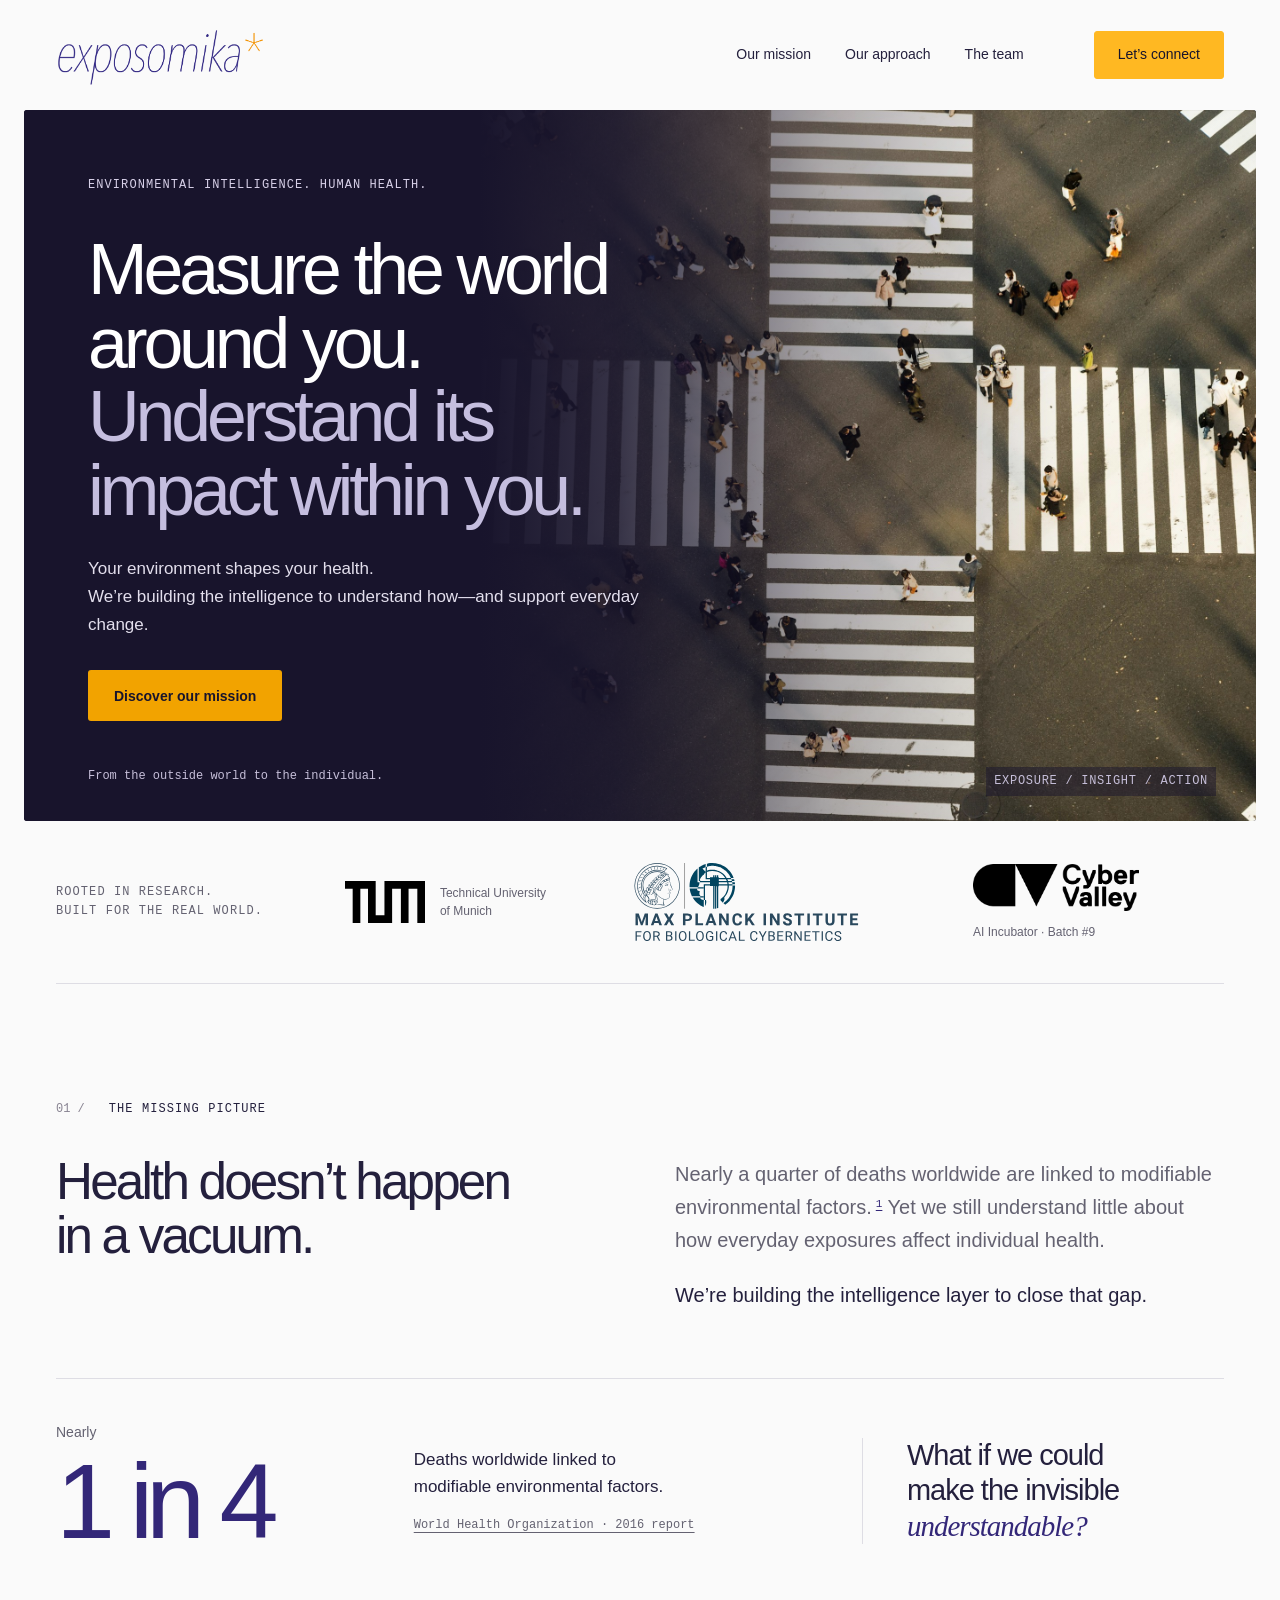
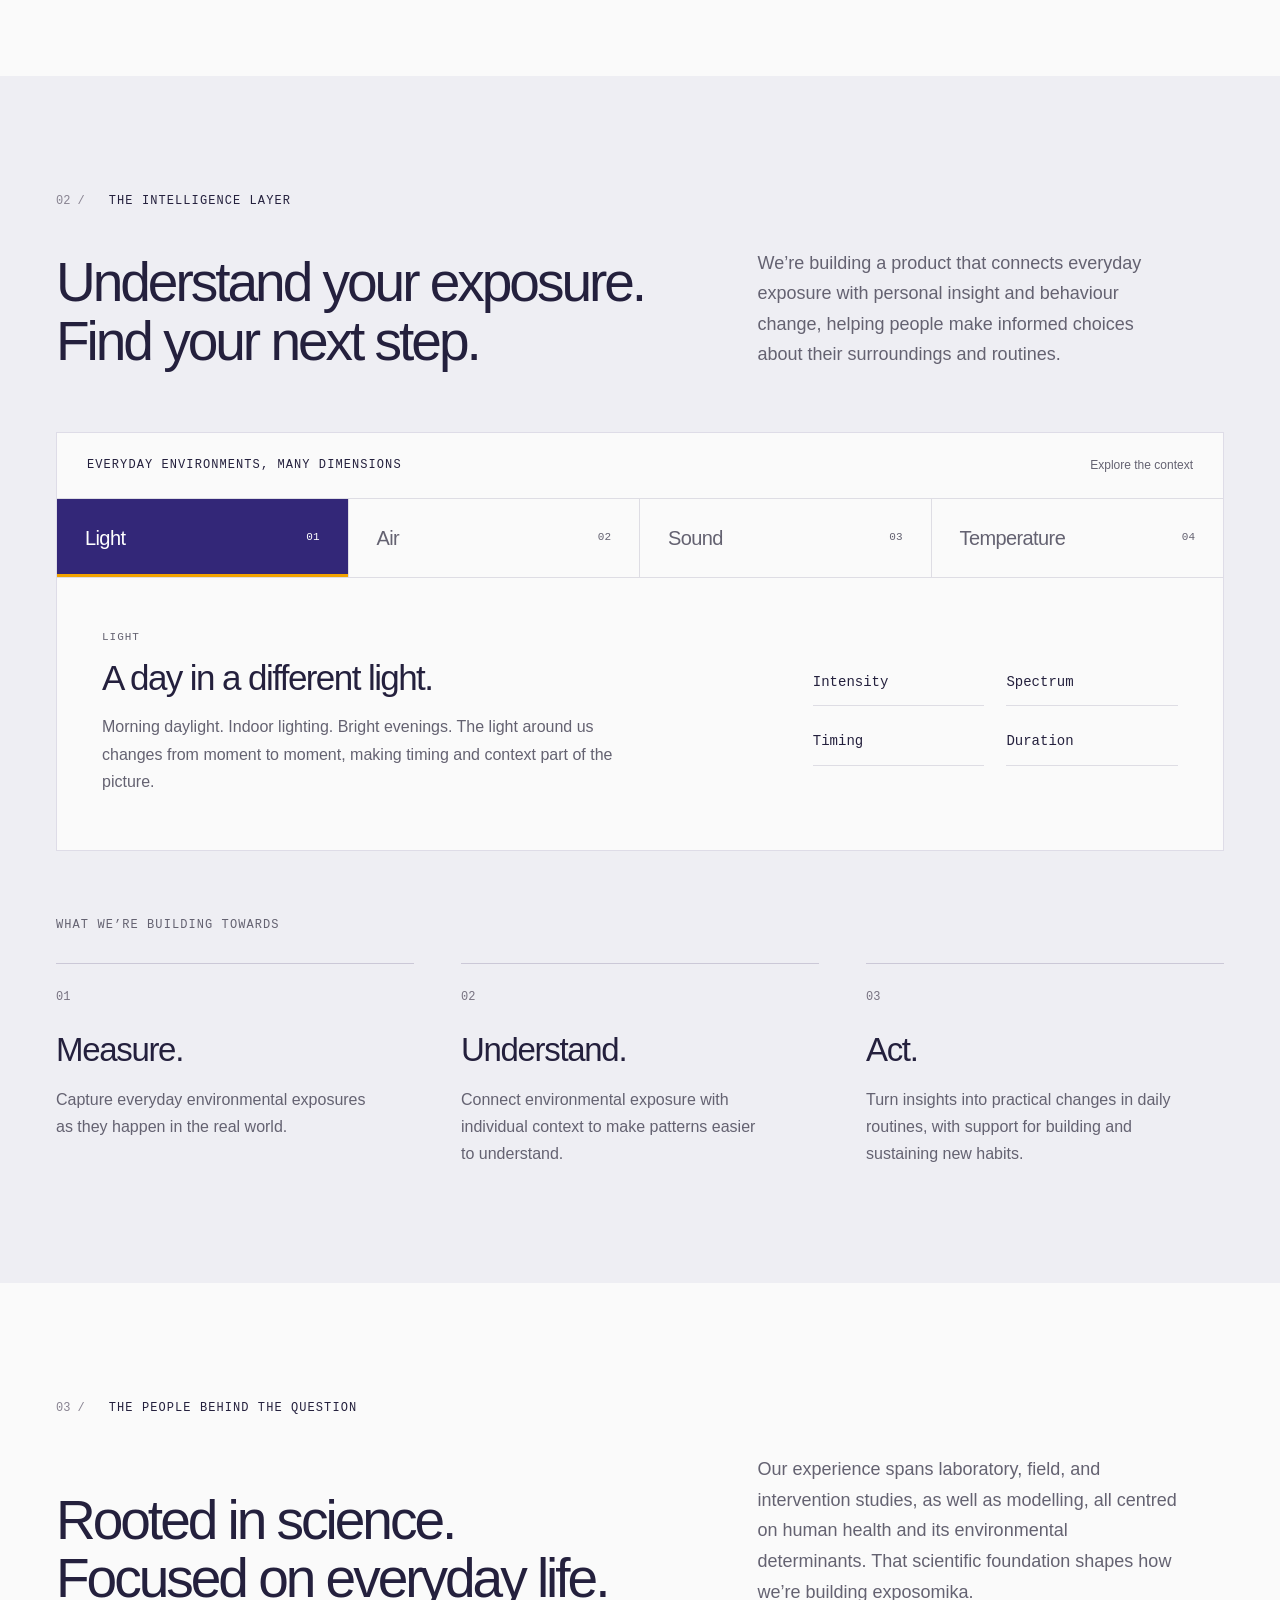
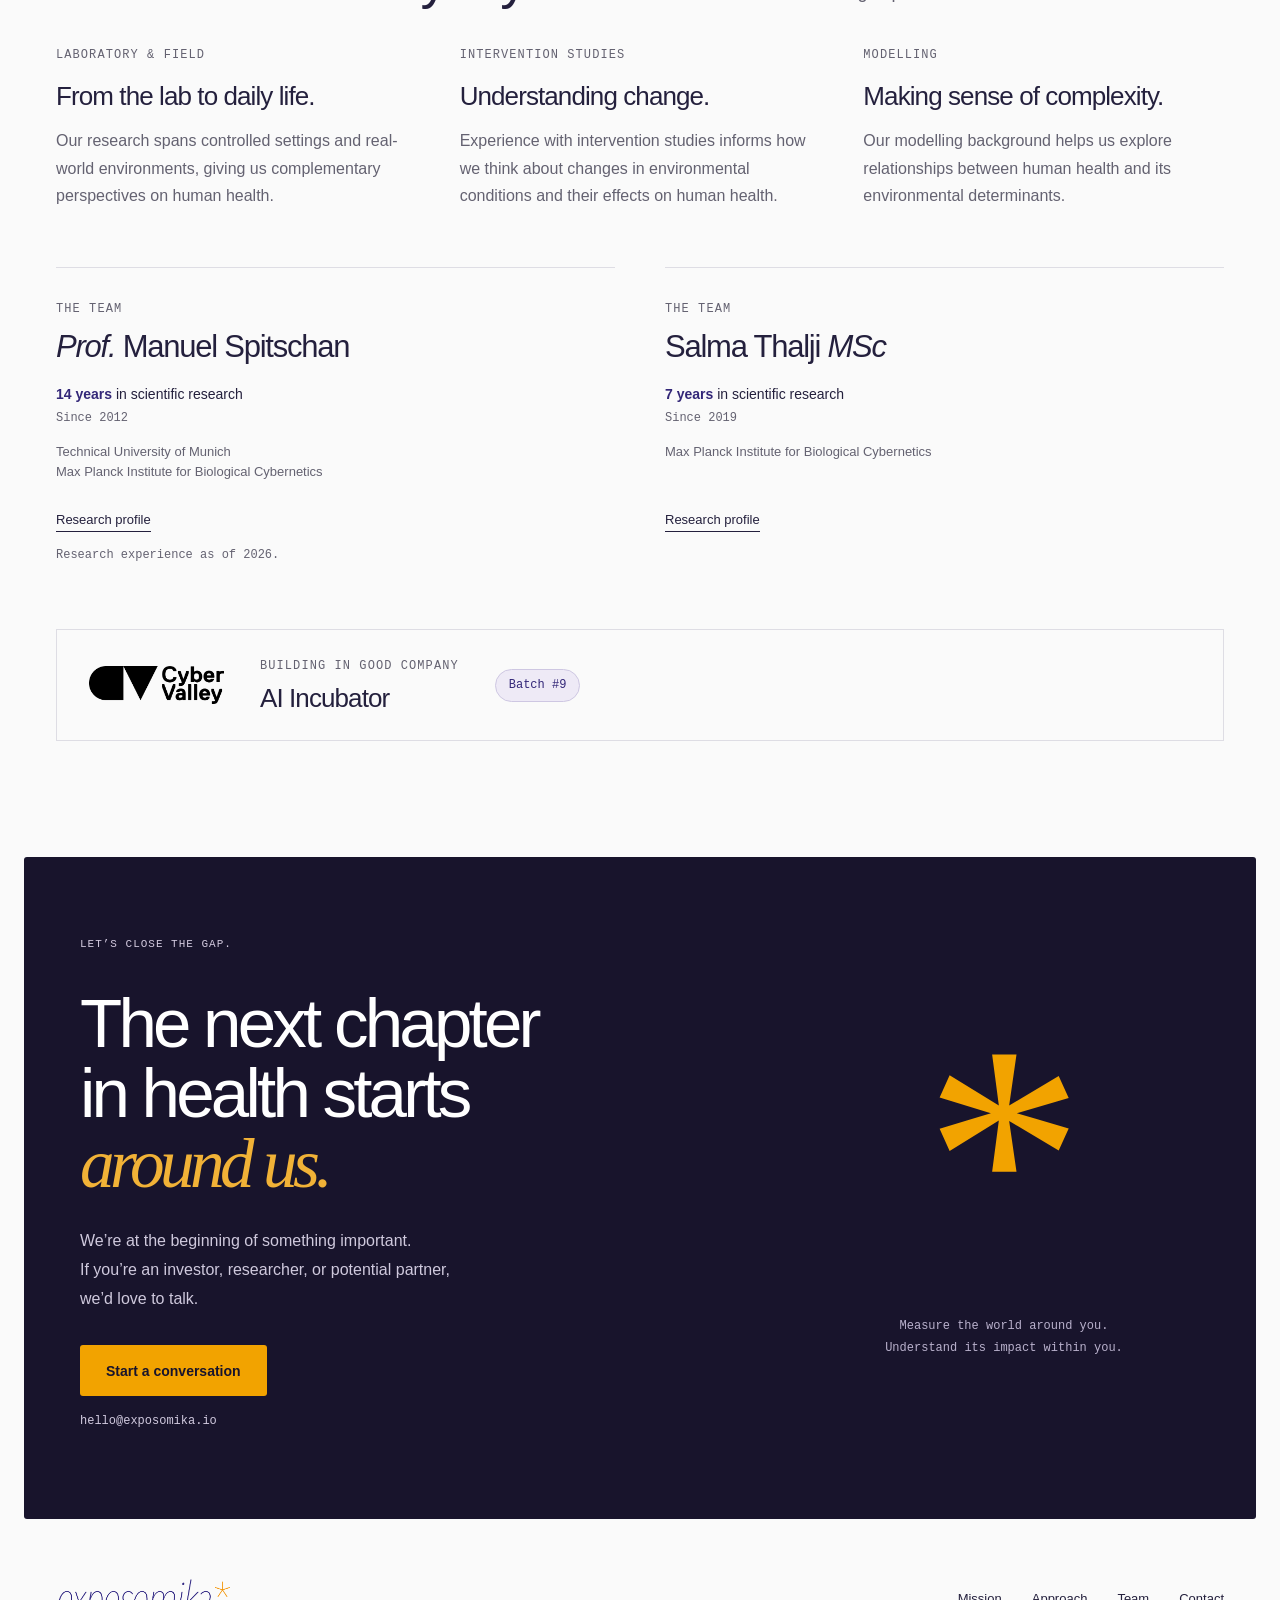
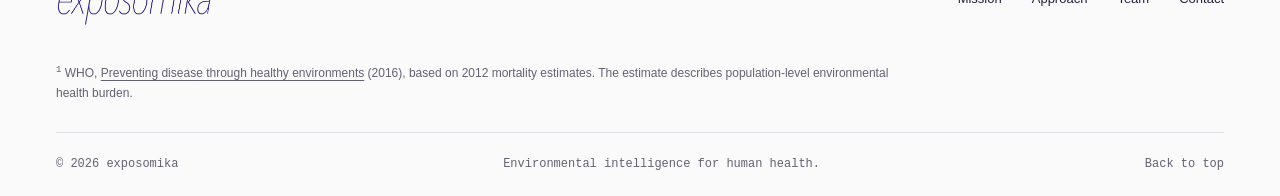
==== docs/index.html @ 045110a4 "Make behaviour change part of the product journey" ====
<html lang="en"><head>
<script src="index_files/libs/clipboard/clipboard.min.js"></script>
<script src="index_files/libs/quarto-html/tabby.min.js"></script>
<script src="index_files/libs/quarto-html/popper.min.js"></script>
<script src="index_files/libs/quarto-html/tippy.umd.min.js"></script>
<link href="index_files/libs/quarto-html/tippy.css" rel="stylesheet">
<link href="index_files/libs/quarto-html/light-border.css" rel="stylesheet">
<link href="index_files/libs/quarto-html/quarto-html-5276476b5bdb9cfe1f92c505466e0bf3.min.css" rel="stylesheet" append-hash="true" data-mode="light">
<link href="index_files/libs/quarto-html/quarto-syntax-highlighting-d4d76bf8491c20bad77d141916dc28e1.css" rel="stylesheet" id="quarto-text-highlighting-styles"><meta charset="utf-8">
  <meta name="viewport" content="width=device-width, initial-scale=1">
  <meta name="color-scheme" content="light">
  <title>exposomika* — Environmental intelligence for human health</title>
  <meta name="description" content="exposomika is building the intelligence layer connecting everyday environmental exposures to individual health. Measure the world around you. Understand its impact within you.">
  <meta name="theme-color" content="#211b42">
  <link rel="canonical" href="https://exposomika.io/">
  <meta property="og:type" content="website">
  <meta property="og:title" content="exposomika* — Environmental intelligence for human health">
  <meta property="og:description" content="Measure the world around you. Understand its impact within you. We're building the intelligence layer to close the gap between environment and health.">
  <meta property="og:url" content="https://exposomika.io/">
  <meta name="twitter:card" content="summary">
  <link rel="icon" href="assets/favicon.svg" type="image/svg+xml">
  <link rel="stylesheet" href="styles.css">
</head>
<body>
<a class="skip-link" href="#main">Skip to content</a>
<header class="site-header">
  <a class="brand" href="#" aria-label="exposomika home"><img src="assets/logo.png" alt="exposomika*" width="1374" height="389"></a>
  <nav class="navigation" aria-label="Main navigation">
    <a href="#mission">Our mission</a>
    <a href="#approach">Our approach</a>
    <a href="#team">The team</a>
  </nav>
  <a class="header-contact" href="#connect">Let’s connect</a>
</header>

<main id="main">
  <section class="hero" aria-labelledby="hero-title">
    <div class="hero-image" aria-hidden="true"></div>
    <div class="hero-content">
      <p class="eyebrow hero-eyebrow">Environmental intelligence. Human health.</p>
      <h1 id="hero-title">Measure the world<br class="desktop-break"> around you.<br><span>Understand its<br class="desktop-break"> impact within you.</span></h1>
      <p class="hero-intro">Your environment shapes your health.<br>We’re building the intelligence to understand how—and support everyday change.</p>
      <a class="button button-amber" href="#mission">Discover our mission</a>
    </div>
    <div class="hero-bottom"><span>From the outside world to the individual.</span><span class="hero-coordinate">EXPOSURE / INSIGHT / ACTION</span></div>
  </section>

  <div class="affiliation-bar container">
    <p class="eyebrow">Rooted in research.<br>Built for the real world.</p>
    <a class="affiliation" href="https://www.tum.de/en/" target="_blank" rel="noopener noreferrer"><img class="institution-logo tum-logo" src="assets/tum-logo.svg" alt="Technical University of Munich" width="73" height="38"><span>Technical University<br>of Munich</span></a>
    <a class="affiliation mpi" href="https://www.kyb.tuebingen.mpg.de/en" target="_blank" rel="noopener noreferrer"><img class="institution-logo mpi-logo" src="assets/mpi-logo.svg" alt="Max Planck Institute for Biological Cybernetics" width="1000" height="341"></a>
    <a class="affiliation cyber" href="https://cyber-valley.de/en/events/cyber-valley-ai-incubator-batch-9-demo-day" target="_blank" rel="noopener noreferrer"><img class="institution-logo cyber-logo" src="assets/cyber-valley-logo.png" alt="Cyber Valley" width="1000" height="282"><span>AI Incubator · Batch #9</span></a>
  </div>

  <section class="mission section container" id="mission" aria-labelledby="mission-title">
    <div class="section-kicker"><span class="section-number">01 /</span><p class="eyebrow">The missing picture</p></div>
    <div class="mission-grid">
      <h2 id="mission-title">Health doesn’t happen<br>in a vacuum.</h2>
      <div class="mission-copy"><p>Nearly a quarter of deaths worldwide are linked to modifiable environmental factors.<sup><a href="#source-note" aria-label="Source: World Health Organization, 2016">1</a></sup> Yet we still understand little about how everyday exposures affect individual health.</p><p class="statement">We’re building the intelligence layer to close that gap.</p></div>
    </div>
    <div class="evidence-strip">
      <div class="statistic"><span class="statistic-prefix">Nearly</span><span class="statistic-value">1 in 4</span></div>
      <div class="evidence-copy"><p>Deaths worldwide linked to<br>modifiable environmental factors.</p><a class="source-link" href="https://www.who.int/news/item/15-03-2016-an-estimated-12-6-million-deaths-each-year-are-attributable-to-unhealthy-environments" target="_blank" rel="noopener noreferrer">World Health Organization · 2016 report</a></div>
      <p class="evidence-question">What if we could<br>make the invisible<br><em>understandable?</em></p>
    </div>
  </section>

  <section class="approach section" id="approach" aria-labelledby="approach-title">
    <div class="container">
      <div class="section-kicker"><span class="section-number">02 /</span><p class="eyebrow">The intelligence layer</p></div>
      <div class="section-heading"><h2 id="approach-title">Understand your exposure.<br>Find your next step.</h2><p>We’re building a product that connects everyday exposure with personal insight and behaviour change, helping people make informed choices about their surroundings and routines.</p></div>

      <div class="exposure-explorer">
        <div class="exposure-explorer-top"><p class="eyebrow">Everyday environments, many dimensions</p><span class="small-note">Explore the context</span></div>
        <div class="exposure-tabs" aria-label="Environmental exposures">
          <button type="button" id="tab-light" data-panel="panel-light">Light<span aria-hidden="true">01</span></button>
          <button type="button" id="tab-air" data-panel="panel-air">Air<span aria-hidden="true">02</span></button>
          <button type="button" id="tab-sound" data-panel="panel-sound">Sound<span aria-hidden="true">03</span></button>
          <button type="button" id="tab-temperature" data-panel="panel-temperature">Temperature<span aria-hidden="true">04</span></button>
        </div>
        <div class="exposure-panels">
          <div class="exposure-panel" id="panel-light"><div><p class="eyebrow">Light</p><h3>A day in a different light.</h3><p>Morning daylight. Indoor lighting. Bright evenings. The light around us changes from moment to moment, making timing and context part of the picture.</p></div><div class="exposure-dimensions"><span>Intensity</span><span>Spectrum</span><span>Timing</span><span>Duration</span></div></div>
          <div class="exposure-panel" id="panel-air"><div><p class="eyebrow">Air</p><h3>Every breath has a context.</h3><p>A commute, a workspace, a home. The air we encounter varies with where we are and what we do. A single location cannot tell the whole story.</p></div><div class="exposure-dimensions"><span>Particles</span><span>Pollutants</span><span>Place</span><span>Duration</span></div></div>
          <div class="exposure-panel" id="panel-sound"><div><p class="eyebrow">Sound</p><h3>The soundtrack of everyday life.</h3><p>Traffic outside. Conversation nearby. Quiet at night. Understanding sound exposure means looking beyond volume to its pattern across the day.</p></div><div class="exposure-dimensions"><span>Level</span><span>Frequency</span><span>Timing</span><span>Duration</span></div></div>
          <div class="exposure-panel" id="panel-temperature"><div><p class="eyebrow">Temperature</p><h3>A changing thermal world.</h3><p>From outdoor heat to indoor climates, temperature is a changing part of our surroundings. Context helps make sense of the conditions each person experiences.</p></div><div class="exposure-dimensions"><span>Temperature</span><span>Humidity</span><span>Place</span><span>Duration</span></div></div>
        </div>
      </div>

      <p class="eyebrow process-label">What we’re building towards</p>
      <div class="process-grid">
        <article class="process-step"><span class="process-index">01</span><h3>Measure.</h3><p>Capture everyday environmental exposures as they happen in the real world.</p></article>
        <article class="process-step"><span class="process-index">02</span><h3>Understand.</h3><p>Connect environmental exposure with individual context to make patterns easier to understand.</p></article>
        <article class="process-step"><span class="process-index">03</span><h3>Act.</h3><p>Turn insights into practical changes in daily routines, with support for building and sustaining new habits.</p></article>
      </div>
    </div>
  </section>

  <section class="team section container" id="team" aria-labelledby="team-title">
    <div class="section-kicker"><span class="section-number">03 /</span><p class="eyebrow">The people behind the question</p></div>
    <div class="section-heading"><h2 id="team-title">Rooted in science.<br>Focused on everyday life.</h2><p>Our experience spans laboratory, field, and intervention studies, as well as modelling, all centred on human health and its environmental determinants. That scientific foundation shapes how we’re building exposomika.</p></div>
    <div class="expertise-grid" aria-label="Our scientific foundations">
      <article><p class="eyebrow">Laboratory &amp; field</p><h3>From the lab to daily life.</h3><p>Our research spans controlled settings and real-world environments, giving us complementary perspectives on human health.</p></article>
      <article><p class="eyebrow">Intervention studies</p><h3>Understanding change.</h3><p>Experience with intervention studies informs how we think about changes in environmental conditions and their effects on human health.</p></article>
      <article><p class="eyebrow">Modelling</p><h3>Making sense of complexity.</h3><p>Our modelling background helps us explore relationships between human health and its environmental determinants.</p></article>
    </div>
    <div class="team-grid">
      <article class="person"><div class="person-info"><p class="eyebrow">The team</p><h3><em>Prof.</em> Manuel Spitschan</h3><p class="person-experience"><strong>14 years</strong> in scientific research<span>Since 2012</span></p><p class="person-affiliation">Technical University of Munich<br>Max Planck Institute for Biological Cybernetics</p><a class="text-link" href="https://portal.fis.tum.de/en/persons/manuel-spitschan/" target="_blank" rel="noopener noreferrer">Research profile</a></div></article>
      <article class="person"><div class="person-info"><p class="eyebrow">The team</p><h3>Salma Thalji <em>MSc</em></h3><p class="person-experience"><strong>7 years</strong> in scientific research<span>Since 2019</span></p><p class="person-affiliation">Max Planck Institute for Biological Cybernetics</p><a class="text-link" href="https://www.kyb.tuebingen.mpg.de/649336/team" target="_blank" rel="noopener noreferrer">Research profile</a></div></article>
    </div>
    <p class="research-basis">Research experience as of 2026.</p>
    <a class="incubator-banner" href="https://cyber-valley.de/en/events/cyber-valley-ai-incubator-batch-9-demo-day" target="_blank" rel="noopener noreferrer"><img class="incubator-logo" src="assets/cyber-valley-logo.png" alt="Cyber Valley" width="1000" height="282" loading="lazy"><div><span class="eyebrow">Building in good company</span><h3>AI Incubator</h3></div><span class="batch-badge">Batch #9</span></a>
  </section>

  <section class="connect" id="connect" aria-labelledby="connect-title">
    <div class="container connect-inner"><div class="connect-copy"><p class="eyebrow">Let’s close the gap.</p><h2 id="connect-title">The next chapter<br>in health starts<br><em>around us.</em></h2><p>We’re at the beginning of something important.<br>If you’re an investor, researcher, or potential partner,<br class="desktop-break"> we’d love to talk.</p><a class="button button-amber" href="mailto:hello@exposomika.io">Start a conversation</a><a class="contact-email" href="mailto:hello@exposomika.io">hello@exposomika.io</a></div><div class="connect-aside"><span class="brand-asterisk" aria-hidden="true">*</span><p>Measure the world around you.<br>Understand its impact within you.</p></div></div>
  </section>
</main>

<footer class="site-footer container">
  <div class="footer-top"><a class="brand" href="#" aria-label="exposomika home"><img src="assets/logo.png" alt="exposomika*" width="1374" height="389" loading="lazy"></a><nav aria-label="Footer navigation"><a href="#mission">Mission</a><a href="#approach">Approach</a><a href="#team">Team</a><a href="mailto:hello@exposomika.io">Contact</a></nav></div>
  <p id="source-note" class="source-note"><sup>1</sup> WHO, <a href="https://www.who.int/news/item/15-03-2016-an-estimated-12-6-million-deaths-each-year-are-attributable-to-unhealthy-environments" target="_blank" rel="noopener noreferrer">Preventing disease through healthy environments</a> (2016), based on 2012 mortality estimates. The estimate describes population-level environmental health burden.</p>
  <div class="footer-bottom"><span>© 2026 exposomika</span><span>Environmental intelligence for human health.</span><a href="#">Back to top</a></div>
</footer>
<script src="site.js" defer=""></script>


</body></html>
---- docs/index_files/libs/quarto-html/tippy.css ----
.tippy-box[data-animation=fade][data-state=hidden]{opacity:0}[data-tippy-root]{max-width:calc(100vw - 10px)}.tippy-box{position:relative;background-color:#333;color:#fff;border-radius:4px;font-size:14px;line-height:1.4;white-space:normal;outline:0;transition-property:transform,visibility,opacity}.tippy-box[data-placement^=top]>.tippy-arrow{bottom:0}.tippy-box[data-placement^=top]>.tippy-arrow:before{bottom:-7px;left:0;border-width:8px 8px 0;border-top-color:initial;transform-origin:center top}.tippy-box[data-placement^=bottom]>.tippy-arrow{top:0}.tippy-box[data-placement^=bottom]>.tippy-arrow:before{top:-7px;left:0;border-width:0 8px 8px;border-bottom-color:initial;transform-origin:center bottom}.tippy-box[data-placement^=left]>.tippy-arrow{right:0}.tippy-box[data-placement^=left]>.tippy-arrow:before{border-width:8px 0 8px 8px;border-left-color:initial;right:-7px;transform-origin:center left}.tippy-box[data-placement^=right]>.tippy-arrow{left:0}.tippy-box[data-placement^=right]>.tippy-arrow:before{left:-7px;border-width:8px 8px 8px 0;border-right-color:initial;transform-origin:center right}.tippy-box[data-inertia][data-state=visible]{transition-timing-function:cubic-bezier(.54,1.5,.38,1.11)}.tippy-arrow{width:16px;height:16px;color:#333}.tippy-arrow:before{content:"";position:absolute;border-color:transparent;border-style:solid}.tippy-content{position:relative;padding:5px 9px;z-index:1}
---- docs/index_files/libs/quarto-html/light-border.css ----
.tippy-box[data-theme~=light-border]{background-color:#fff;background-clip:padding-box;border:1px solid rgba(0,8,16,.15);color:#333;box-shadow:0 4px 14px -2px rgba(0,8,16,.08)}.tippy-box[data-theme~=light-border]>.tippy-backdrop{background-color:#fff}.tippy-box[data-theme~=light-border]>.tippy-arrow:after,.tippy-box[data-theme~=light-border]>.tippy-svg-arrow:after{content:"";position:absolute;z-index:-1}.tippy-box[data-theme~=light-border]>.tippy-arrow:after{border-color:transparent;border-style:solid}.tippy-box[data-theme~=light-border][data-placement^=top]>.tippy-arrow:before{border-top-color:#fff}.tippy-box[data-theme~=light-border][data-placement^=top]>.tippy-arrow:after{border-top-color:rgba(0,8,16,.2);border-width:7px 7px 0;top:17px;left:1px}.tippy-box[data-theme~=light-border][data-placement^=top]>.tippy-svg-arrow>svg{top:16px}.tippy-box[data-theme~=light-border][data-placement^=top]>.tippy-svg-arrow:after{top:17px}.tippy-box[data-theme~=light-border][data-placement^=bottom]>.tippy-arrow:before{border-bottom-color:#fff;bottom:16px}.tippy-box[data-theme~=light-border][data-placement^=bottom]>.tippy-arrow:after{border-bottom-color:rgba(0,8,16,.2);border-width:0 7px 7px;bottom:17px;left:1px}.tippy-box[data-theme~=light-border][data-placement^=bottom]>.tippy-svg-arrow>svg{bottom:16px}.tippy-box[data-theme~=light-border][data-placement^=bottom]>.tippy-svg-arrow:after{bottom:17px}.tippy-box[data-theme~=light-border][data-placement^=left]>.tippy-arrow:before{border-left-color:#fff}.tippy-box[data-theme~=light-border][data-placement^=left]>.tippy-arrow:after{border-left-color:rgba(0,8,16,.2);border-width:7px 0 7px 7px;left:17px;top:1px}.tippy-box[data-theme~=light-border][data-placement^=left]>.tippy-svg-arrow>svg{left:11px}.tippy-box[data-theme~=light-border][data-placement^=left]>.tippy-svg-arrow:after{left:12px}.tippy-box[data-theme~=light-border][data-placement^=right]>.tippy-arrow:before{border-right-color:#fff;right:16px}.tippy-box[data-theme~=light-border][data-placement^=right]>.tippy-arrow:after{border-width:7px 7px 7px 0;right:17px;top:1px;border-right-color:rgba(0,8,16,.2)}.tippy-box[data-theme~=light-border][data-placement^=right]>.tippy-svg-arrow>svg{right:11px}.tippy-box[data-theme~=light-border][data-placement^=right]>.tippy-svg-arrow:after{right:12px}.tippy-box[data-theme~=light-border]>.tippy-svg-arrow{fill:#fff}.tippy-box[data-theme~=light-border]>.tippy-svg-arrow:after{background-image:url([data-uri]);background-size:16px 6px;width:16px;height:6px}
---- docs/index_files/libs/quarto-html/quarto-html-5276476b5bdb9cfe1f92c505466e0bf3.min.css ----
.top-right{position:absolute;top:1em;right:1em}.visually-hidden{border:0;clip:rect(0 0 0 0);height:auto;margin:0;overflow:hidden;padding:0;position:absolute;width:1px;white-space:nowrap}.hidden{display:none !important}.zindex-bottom{z-index:-1 !important}figure.figure{display:block}.quarto-layout-panel{margin-bottom:1em}.quarto-layout-panel>figure{width:100%}.quarto-layout-panel>figure>figcaption,.quarto-layout-panel>.panel-caption{margin-top:10pt}.quarto-layout-panel>.table-caption{margin-top:0px}.table-caption p{margin-bottom:.5em}.quarto-layout-row{display:flex;flex-direction:row;align-items:flex-start}.quarto-layout-valign-top{align-items:flex-start}.quarto-layout-valign-bottom{align-items:flex-end}.quarto-layout-valign-center{align-items:center}.quarto-layout-cell{position:relative;margin-right:20px}.quarto-layout-cell:last-child{margin-right:0}.quarto-layout-cell figure,.quarto-layout-cell>p{margin:.2em}.quarto-layout-cell img{max-width:100%}.quarto-layout-cell .html-widget{width:100% !important}.quarto-layout-cell div figure p{margin:0}.quarto-layout-cell figure{display:block;margin-inline-start:0;margin-inline-end:0}.quarto-layout-cell table{display:inline-table}.quarto-layout-cell-subref figcaption,figure .quarto-layout-row figure figcaption{text-align:center;font-style:italic}.quarto-figure{position:relative;margin-bottom:1em}.quarto-figure>figure{width:100%;margin-bottom:0}.quarto-figure-left>figure>p,.quarto-figure-left>figure>div{text-align:left}.quarto-figure-center>figure>p,.quarto-figure-center>figure>div{text-align:center}.quarto-figure-right>figure>p,.quarto-figure-right>figure>div{text-align:right}.quarto-figure>figure>div.cell-annotation,.quarto-figure>figure>div code{text-align:left}figure>p:empty{display:none}figure>p:first-child{margin-top:0;margin-bottom:0}figure>figcaption.quarto-float-caption-bottom{margin-bottom:.5em}figure>figcaption.quarto-float-caption-top{margin-top:.5em}div[id^=tbl-]{position:relative}.quarto-figure>.anchorjs-link{position:absolute;top:.6em;right:.5em}div[id^=tbl-]>.anchorjs-link{position:absolute;top:.7em;right:.3em}.quarto-figure:hover>.anchorjs-link,div[id^=tbl-]:hover>.anchorjs-link,h2:hover>.anchorjs-link,h3:hover>.anchorjs-link,h4:hover>.anchorjs-link,h5:hover>.anchorjs-link,h6:hover>.anchorjs-link,.reveal-anchorjs-link>.anchorjs-link{opacity:1}#title-block-header{margin-block-end:1rem;position:relative;margin-top:-1px}#title-block-header .abstract{margin-block-start:1rem}#title-block-header .abstract .abstract-title{font-weight:600}#title-block-header a{text-decoration:none}#title-block-header .author,#title-block-header .date,#title-block-header .doi{margin-block-end:.2rem}#title-block-header .quarto-title-block>div{display:flex}#title-block-header .quarto-title-block>div>h1{flex-grow:1}#title-block-header .quarto-title-block>div>button{flex-shrink:0;height:2.25rem;margin-top:0}tr.header>th>p:last-of-type{margin-bottom:0px}table,table.table{margin-top:.5rem;margin-bottom:.5rem}caption,.table-caption{padding-top:.5rem;padding-bottom:.5rem;text-align:center}figure.quarto-float-tbl figcaption.quarto-float-caption-top{margin-top:.5rem;margin-bottom:.25rem;text-align:center}figure.quarto-float-tbl figcaption.quarto-float-caption-bottom{padding-top:.25rem;margin-bottom:.5rem;text-align:center}.utterances{max-width:none;margin-left:-8px}iframe{margin-bottom:1em}details{margin-bottom:1em}details[show]{margin-bottom:0}details>summary{color:#6f6f6f}details>summary>p:only-child{display:inline}pre.sourceCode,code.sourceCode{position:relative}dd code:not(.sourceCode),p code:not(.sourceCode){white-space:pre-wrap}code{white-space:pre}@media print{code{white-space:pre-wrap}}pre>code{display:block}pre>code.sourceCode{white-space:pre}pre>code.sourceCode>span>a:first-child::before{text-decoration:none}pre.code-overflow-wrap>code.sourceCode{white-space:pre-wrap}pre.code-overflow-scroll>code.sourceCode{white-space:pre}code a:any-link{color:inherit;text-decoration:none}code a:hover{color:inherit;text-decoration:underline}ul.task-list{padding-left:1em}[data-tippy-root]{display:inline-block}.tippy-content .footnote-back{display:none}.footnote-back{margin-left:.2em}.tippy-content{overflow-x:auto}.quarto-embedded-source-code{display:none}.quarto-unresolved-ref{font-weight:600}.quarto-cover-image{max-width:35%;float:right;margin-left:30px}.cell-output-display .widget-subarea{margin-bottom:1em}.cell-output-display:not(.no-overflow-x),.knitsql-table:not(.no-overflow-x){overflow-x:auto}.panel-input{margin-bottom:1em}.panel-input>div,.panel-input>div>div{display:inline-block;vertical-align:top;padding-right:12px}.panel-input>p:last-child{margin-bottom:0}.layout-sidebar{margin-bottom:1em}.layout-sidebar .tab-content{border:none}.tab-content>.page-columns.active{display:grid}div.sourceCode>iframe{width:100%;height:300px;margin-bottom:-0.5em}a{text-underline-offset:3px}.callout pre.sourceCode{padding-left:0}div.ansi-escaped-output{font-family:monospace;display:block}/*!
*
* ansi colors from IPython notebook's
*
* we also add `bright-[color]-` synonyms for the `-[color]-intense` classes since
* that seems to be what ansi_up emits
*
*/.ansi-black-fg{color:#3e424d}.ansi-black-bg{background-color:#3e424d}.ansi-black-intense-black,.ansi-bright-black-fg{color:#282c36}.ansi-black-intense-black,.ansi-bright-black-bg{background-color:#282c36}.ansi-red-fg{color:#e75c58}.ansi-red-bg{background-color:#e75c58}.ansi-red-intense-red,.ansi-bright-red-fg{color:#b22b31}.ansi-red-intense-red,.ansi-bright-red-bg{background-color:#b22b31}.ansi-green-fg{color:#00a250}.ansi-green-bg{background-color:#00a250}.ansi-green-intense-green,.ansi-bright-green-fg{color:#007427}.ansi-green-intense-green,.ansi-bright-green-bg{background-color:#007427}.ansi-yellow-fg{color:#ddb62b}.ansi-yellow-bg{background-color:#ddb62b}.ansi-yellow-intense-yellow,.ansi-bright-yellow-fg{color:#b27d12}.ansi-yellow-intense-yellow,.ansi-bright-yellow-bg{background-color:#b27d12}.ansi-blue-fg{color:#208ffb}.ansi-blue-bg{background-color:#208ffb}.ansi-blue-intense-blue,.ansi-bright-blue-fg{color:#0065ca}.ansi-blue-intense-blue,.ansi-bright-blue-bg{background-color:#0065ca}.ansi-magenta-fg{color:#d160c4}.ansi-magenta-bg{background-color:#d160c4}.ansi-magenta-intense-magenta,.ansi-bright-magenta-fg{color:#a03196}.ansi-magenta-intense-magenta,.ansi-bright-magenta-bg{background-color:#a03196}.ansi-cyan-fg{color:#60c6c8}.ansi-cyan-bg{background-color:#60c6c8}.ansi-cyan-intense-cyan,.ansi-bright-cyan-fg{color:#258f8f}.ansi-cyan-intense-cyan,.ansi-bright-cyan-bg{background-color:#258f8f}.ansi-white-fg{color:#c5c1b4}.ansi-white-bg{background-color:#c5c1b4}.ansi-white-intense-white,.ansi-bright-white-fg{color:#a1a6b2}.ansi-white-intense-white,.ansi-bright-white-bg{background-color:#a1a6b2}.ansi-default-inverse-fg{color:#fff}.ansi-default-inverse-bg{background-color:#000}.ansi-bold{font-weight:bold}.ansi-underline{text-decoration:underline}:root{--quarto-body-bg: #fff;--quarto-body-color: #222;--quarto-text-muted: #6f6f6f;--quarto-border-color: #6f6f6f;--quarto-border-width: 1px;--quarto-border-radius: 4px}table.gt_table{color:var(--quarto-body-color);font-size:1em;width:100%;background-color:rgba(0,0,0,0);border-top-width:inherit;border-bottom-width:inherit;border-color:var(--quarto-border-color)}table.gt_table th.gt_column_spanner_outer{color:var(--quarto-body-color);background-color:rgba(0,0,0,0);border-top-width:inherit;border-bottom-width:inherit;border-color:var(--quarto-border-color)}table.gt_table th.gt_col_heading{color:var(--quarto-body-color);font-weight:bold;background-color:rgba(0,0,0,0)}table.gt_table thead.gt_col_headings{border-bottom:1px solid currentColor;border-top-width:inherit;border-top-color:var(--quarto-border-color)}table.gt_table thead.gt_col_headings:not(:first-child){border-top-width:1px;border-top-color:var(--quarto-border-color)}table.gt_table td.gt_row{border-bottom-width:1px;border-bottom-color:var(--quarto-border-color);border-top-width:0px}table.gt_table tbody.gt_table_body{border-top-width:1px;border-bottom-width:1px;border-bottom-color:var(--quarto-border-color);border-top-color:currentColor}div.columns{display:initial;gap:initial}div.column{display:inline-block;overflow-x:initial;vertical-align:top;width:50%}.code-annotation-tip-content{word-wrap:break-word}.code-annotation-container-hidden{display:none !important}dl.code-annotation-container-grid{display:grid;grid-template-columns:min-content auto}dl.code-annotation-container-grid dt{grid-column:1}dl.code-annotation-container-grid dd{grid-column:2}pre.sourceCode.code-annotation-code{padding-right:0}code.sourceCode .code-annotation-anchor{z-index:100;position:relative;float:right;background-color:rgba(0,0,0,0)}input[type=checkbox]{margin-right:.5ch}:root{--mermaid-bg-color: #fff;--mermaid-edge-color: #999;--mermaid-node-fg-color: #222;--mermaid-fg-color: #222;--mermaid-fg-color--lighter: #3c3c3c;--mermaid-fg-color--lightest: #555555;--mermaid-font-family: sans-serif;--mermaid-label-bg-color: #fff;--mermaid-label-fg-color: #468;--mermaid-node-bg-color: rgba(68, 102, 136, 0.1);--mermaid-node-fg-color: #222}@media print{:root{font-size:11pt}#quarto-sidebar,#TOC,.nav-page{display:none}.page-columns .content{grid-column-start:page-start}.fixed-top{position:relative}.panel-caption,.figure-caption,figcaption{color:#666}}.code-copy-button{position:absolute;top:0;right:0;border:0;margin-top:5px;margin-right:5px;background-color:rgba(0,0,0,0);z-index:3}.code-copy-button:focus{outline:none}.code-copy-button-tooltip{font-size:.75em}pre.sourceCode:hover>.code-copy-button>.bi::before{display:inline-block;height:1rem;width:1rem;content:"";vertical-align:-0.125em;background-image:url('data:image/svg+xml,<svg xmlns="http://www.w3.org/2000/svg" width="16" height="16" fill="rgb(111, 111, 111)" viewBox="0 0 16 16"><path d="M4 1.5H3a2 2 0 0 0-2 2V14a2 2 0 0 0 2 2h10a2 2 0 0 0 2-2V3.5a2 2 0 0 0-2-2h-1v1h1a1 1 0 0 1 1 1V14a1 1 0 0 1-1 1H3a1 1 0 0 1-1-1V3.5a1 1 0 0 1 1-1h1v-1z"/><path d="M9.5 1a.5.5 0 0 1 .5.5v1a.5.5 0 0 1-.5.5h-3a.5.5 0 0 1-.5-.5v-1a.5.5 0 0 1 .5-.5h3zm-3-1A1.5 1.5 0 0 0 5 1.5v1A1.5 1.5 0 0 0 6.5 4h3A1.5 1.5 0 0 0 11 2.5v-1A1.5 1.5 0 0 0 9.5 0h-3z"/></svg>');background-repeat:no-repeat;background-size:1rem 1rem}pre.sourceCode:hover>.code-copy-button-checked>.bi::before{background-image:url('data:image/svg+xml,<svg xmlns="http://www.w3.org/2000/svg" width="16" height="16" fill="rgb(111, 111, 111)" viewBox="0 0 16 16"><path d="M13.854 3.646a.5.5 0 0 1 0 .708l-7 7a.5.5 0 0 1-.708 0l-3.5-3.5a.5.5 0 1 1 .708-.708L6.5 10.293l6.646-6.647a.5.5 0 0 1 .708 0z"/></svg>')}pre.sourceCode:hover>.code-copy-button:hover>.bi::before{background-image:url('data:image/svg+xml,<svg xmlns="http://www.w3.org/2000/svg" width="16" height="16" fill="rgb(13, 110, 253)" viewBox="0 0 16 16"><path d="M4 1.5H3a2 2 0 0 0-2 2V14a2 2 0 0 0 2 2h10a2 2 0 0 0 2-2V3.5a2 2 0 0 0-2-2h-1v1h1a1 1 0 0 1 1 1V14a1 1 0 0 1-1 1H3a1 1 0 0 1-1-1V3.5a1 1 0 0 1 1-1h1v-1z"/><path d="M9.5 1a.5.5 0 0 1 .5.5v1a.5.5 0 0 1-.5.5h-3a.5.5 0 0 1-.5-.5v-1a.5.5 0 0 1 .5-.5h3zm-3-1A1.5 1.5 0 0 0 5 1.5v1A1.5 1.5 0 0 0 6.5 4h3A1.5 1.5 0 0 0 11 2.5v-1A1.5 1.5 0 0 0 9.5 0h-3z"/></svg>')}pre.sourceCode:hover>.code-copy-button-checked:hover>.bi::before{background-image:url('data:image/svg+xml,<svg xmlns="http://www.w3.org/2000/svg" width="16" height="16" fill="rgb(13, 110, 253)"  viewBox="0 0 16 16"><path d="M13.854 3.646a.5.5 0 0 1 0 .708l-7 7a.5.5 0 0 1-.708 0l-3.5-3.5a.5.5 0 1 1 .708-.708L6.5 10.293l6.646-6.647a.5.5 0 0 1 .708 0z"/></svg>')}.panel-tabset [role=tablist]{border-bottom:1px solid #dee2e6;list-style:none;margin:0;padding:0;width:100%}.panel-tabset [role=tablist] *{-webkit-box-sizing:border-box;box-sizing:border-box}@media(min-width: 30em){.panel-tabset [role=tablist] li{display:inline-block}}.panel-tabset [role=tab]{border:1px solid rgba(0,0,0,0);border-top-color:#dee2e6;display:block;padding:.5em 1em;text-decoration:none}@media(min-width: 30em){.panel-tabset [role=tab]{border-top-color:rgba(0,0,0,0);display:inline-block;margin-bottom:-1px}}.panel-tabset [role=tab][aria-selected=true]{background-color:#dee2e6}@media(min-width: 30em){.panel-tabset [role=tab][aria-selected=true]{background-color:rgba(0,0,0,0);border:1px solid #dee2e6;border-bottom-color:#fff}}@media(min-width: 30em){.panel-tabset [role=tab]:hover:not([aria-selected=true]){border:1px solid #dee2e6}}.img-fluid{max-width:100%;height:auto}:root{--quarto-scss-export-body-bg: #fff;--quarto-scss-export-body-color: #222;--quarto-scss-export-text-muted: #6f6f6f;--quarto-scss-export-border-color: #6f6f6f;--quarto-scss-export-table-border-color: #6f6f6f;--quarto-scss-export-btn-code-copy-color: #6f6f6f;--quarto-scss-export-btn-code-copy-color-active: #0d6efd;--quarto-scss-export-primary: #468;--quarto-scss-export-secondary: #999;--quarto-scss-export-mermaid-bg-color: #fff;--quarto-scss-export-mermaid-edge-color: #999;--quarto-scss-export-mermaid-node-fg-color: #222;--quarto-scss-export-mermaid-fg-color: #222;--quarto-scss-export-mermaid-fg-color--lighter: #3c3c3c;--quarto-scss-export-mermaid-fg-color--lightest: #555555;--quarto-scss-export-mermaid-label-bg-color: #fff;--quarto-scss-export-mermaid-label-fg-color: #468;--quarto-scss-export-mermaid-node-bg-color: rgba(68, 102, 136, 0.1);--quarto-scss-export-tabset-border-color: rgb(222, 226, 230)}
---- docs/index_files/libs/quarto-html/quarto-syntax-highlighting-d4d76bf8491c20bad77d141916dc28e1.css ----
/* quarto syntax highlight colors */
:root {
  --quarto-hl-ot-color: #003B4F;
  --quarto-hl-at-color: #657422;
  --quarto-hl-ss-color: #20794D;
  --quarto-hl-an-color: #5E5E5E;
  --quarto-hl-fu-color: #4758AB;
  --quarto-hl-st-color: #20794D;
  --quarto-hl-cf-color: #003B4F;
  --quarto-hl-op-color: #5E5E5E;
  --quarto-hl-er-color: #AD0000;
  --quarto-hl-bn-color: #AD0000;
  --quarto-hl-al-color: #AD0000;
  --quarto-hl-va-color: #111111;
  --quarto-hl-bu-color: inherit;
  --quarto-hl-ex-color: inherit;
  --quarto-hl-pp-color: #AD0000;
  --quarto-hl-in-color: #5E5E5E;
  --quarto-hl-vs-color: #20794D;
  --quarto-hl-wa-color: #5E5E5E;
  --quarto-hl-do-color: #5E5E5E;
  --quarto-hl-im-color: #00769E;
  --quarto-hl-ch-color: #20794D;
  --quarto-hl-dt-color: #AD0000;
  --quarto-hl-fl-color: #AD0000;
  --quarto-hl-co-color: #5E5E5E;
  --quarto-hl-cv-color: #5E5E5E;
  --quarto-hl-cn-color: #8f5902;
  --quarto-hl-sc-color: #5E5E5E;
  --quarto-hl-dv-color: #AD0000;
  --quarto-hl-kw-color: #003B4F;
}

/* other quarto variables */
:root {
  --quarto-font-monospace: SFMono-Regular, Menlo, Monaco, Consolas, "Liberation Mono", "Courier New", monospace;
}

pre > code.sourceCode > span {
  color: #003B4F;
}

code span {
  color: #003B4F;
}

code.sourceCode > span {
  color: #003B4F;
}

div.sourceCode,
div.sourceCode pre.sourceCode {
  color: #003B4F;
}

code span.ot {
  color: #003B4F;
  font-style: inherit;
}

code span.at {
  color: #657422;
  font-style: inherit;
}

code span.ss {
  color: #20794D;
  font-style: inherit;
}

code span.an {
  color: #5E5E5E;
  font-style: inherit;
}

code span.fu {
  color: #4758AB;
  font-style: inherit;
}

code span.st {
  color: #20794D;
  font-style: inherit;
}

code span.cf {
  color: #003B4F;
  font-weight: bold;
  font-style: inherit;
}

code span.op {
  color: #5E5E5E;
  font-style: inherit;
}

code span.er {
  color: #AD0000;
  font-style: inherit;
}

code span.bn {
  color: #AD0000;
  font-style: inherit;
}

code span.al {
  color: #AD0000;
  font-style: inherit;
}

code span.va {
  color: #111111;
  font-style: inherit;
}

code span.bu {
  font-style: inherit;
}

code span.ex {
  font-style: inherit;
}

code span.pp {
  color: #AD0000;
  font-style: inherit;
}

code span.in {
  color: #5E5E5E;
  font-style: inherit;
}

code span.vs {
  color: #20794D;
  font-style: inherit;
}

code span.wa {
  color: #5E5E5E;
  font-style: italic;
}

code span.do {
  color: #5E5E5E;
  font-style: italic;
}

code span.im {
  color: #00769E;
  font-style: inherit;
}

code span.ch {
  color: #20794D;
  font-style: inherit;
}

code span.dt {
  color: #AD0000;
  font-style: inherit;
}

code span.fl {
  color: #AD0000;
  font-style: inherit;
}

code span.co {
  color: #5E5E5E;
  font-style: inherit;
}

code span.cv {
  color: #5E5E5E;
  font-style: italic;
}

code span.cn {
  color: #8f5902;
  font-style: inherit;
}

code span.sc {
  color: #5E5E5E;
  font-style: inherit;
}

code span.dv {
  color: #AD0000;
  font-style: inherit;
}

code span.kw {
  color: #003B4F;
  font-weight: bold;
  font-style: inherit;
}

.prevent-inlining {
  content: "</";
}

/*# sourceMappingURL=c9c5d451c23b744f9cb2c98992a0aef2.css.map */
---- docs/styles.css ----
/* exposomika — authored styles; rendered reproducibly with Quarto. */
:root{--ink:#24203d;--indigo:#332778;--muted:#646271;--amber:#f2a300;--paper:#fafafa;--line:#dedde4;--night:#18142c;--font:Arial,Helvetica,sans-serif;--mono:"SFMono-Regular",Consolas,"Liberation Mono",monospace}
*{box-sizing:border-box}html{scroll-behavior:smooth;scroll-padding-top:110px}body{margin:0;background:var(--paper);color:var(--ink);font-family:var(--font);font-size:16px;line-height:1.6;-webkit-font-smoothing:antialiased}a{color:inherit;text-decoration:none}button{font:inherit}a,button{-webkit-tap-highlight-color:transparent}a:focus-visible,button:focus-visible{outline:3px solid #8d62df;outline-offset:6px}::selection{background:#f2a300;color:#18142c}img{display:block;max-width:100%}h1,h2,h3,p{margin:0}h1,h2,h3{font-weight:500;line-height:1.06;letter-spacing:-.055em}p{max-width:65ch}.container{width:min(1264px,calc(100% - 112px));margin-inline:auto}.section{padding-block:116px}.eyebrow{font-family:var(--mono);font-size:12px;line-height:1.6;letter-spacing:.09em;text-transform:uppercase}.skip-link{position:fixed;top:8px;left:8px;transform:translateY(-150%);z-index:100;background:white;padding:10px 20px}.skip-link:focus{transform:translateY(0)}
.site-header{display:flex;align-items:center;justify-content:space-between;gap:28px;height:110px;padding-inline:56px;max-width:1600px;margin:auto}.brand{width:207px;flex-shrink:0}.brand img{width:100%;height:auto}.navigation{display:flex;gap:34px;margin-left:auto;margin-right:42px}.navigation a,.header-contact{font-size:14px;line-height:1.4;font-weight:500}.navigation a{position:relative}.navigation a::after{content:"";position:absolute;bottom:-7px;left:0;width:100%;height:1px;background:var(--ink);transform:scaleX(0);transform-origin:left;transition:transform .2s}.navigation a:hover::after{transform:scaleX(1)}.header-contact{padding:13px 23px;border:1px solid #ffb822;border-radius:3px;background:#ffb822;color:var(--night);transition:background .2s,border-color .2s}.header-contact:hover{background:#ffc747;border-color:#ffc747}
.hero{position:relative;isolation:isolate;overflow:hidden;min-height:690px;margin:0 24px;background:var(--night);color:#fff;border-radius:3px}.hero-image{position:absolute;inset:0;z-index:-2;background-color:var(--night);background-position:right center;background-size:cover}.hero::after{position:absolute;content:"";inset:0;z-index:-1;background:linear-gradient(90deg,rgba(24,20,44,.98) 0%,rgba(24,20,44,.88) 30%,rgba(24,20,44,.2) 67%,rgba(24,20,44,.05) 100%)}.hero-content{position:relative;padding:66px 64px 100px;max-width:940px}.hero-eyebrow{color:#d7d0e8;margin-bottom:38px}.hero h1{font-size:clamp(52px,5.6vw,85px);line-height:1.025;letter-spacing:-.058em}.hero h1 span{color:#c5bedf}.hero-intro{font-size:17px;line-height:1.65;color:#e3dfed;margin-top:28px}.button{display:inline-flex;justify-content:center;align-items:center;min-height:51px;padding:12px 25px;border-radius:3px;border:1px solid transparent;font-size:14px;font-weight:600;transition:transform .2s,background .2s}.button:hover{transform:translateY(-2px)}.button-amber{background:var(--amber);color:var(--night)}.button-amber:hover{background:#ffb822}.hero .button{margin-top:31px}.hero-bottom{position:absolute;bottom:25px;left:64px;right:40px;display:flex;justify-content:space-between;gap:30px;font-family:var(--mono);font-size:12px;color:#c6bfd9}.hero-coordinate{letter-spacing:.06em;font-size:11px}
.affiliation-bar{display:grid;grid-template-columns:1.1fr 1fr 1.1fr 1fr;align-items:center;gap:38px;padding-block:42px;border-bottom:1px solid var(--line)}.affiliation-bar>.eyebrow{color:var(--muted);font-size:11px}.affiliation{display:flex;align-items:center;gap:15px;transition:opacity .2s}.affiliation:hover{opacity:.65}.affiliation strong{font-size:32px;line-height:1.05;font-weight:700;letter-spacing:-.065em}.affiliation span{font-size:12px;line-height:1.5;color:var(--muted)}.affiliation.mpi{display:block}.mpi strong{display:block;font-size:26px;font-weight:500;letter-spacing:-.055em}.mpi span{display:block;margin-top:5px}.affiliation.cyber{display:block}.cyber strong{font-size:24px;letter-spacing:-.045em}.cyber span{display:block;margin-top:5px}.section-kicker{display:flex;align-items:center;gap:24px;margin-bottom:36px}.section-number{font-family:var(--mono);font-size:12px;color:#888391}.mission-grid{display:grid;grid-template-columns:1fr 1fr;gap:70px}.mission h2{font-size:clamp(40px,4vw,62px)}.mission-copy{padding-top:3px;font-size:20px;line-height:1.65;color:var(--muted)}.mission-copy .statement{margin-top:22px;color:var(--ink);font-weight:500}
@media(min-width:1700px){.hero{max-width:1552px;margin-inline:auto}.hero-content{padding-left:80px}.hero-bottom{left:80px}}
@media(max-width:1000px){.container{width:calc(100% - 64px)}.site-header{padding-inline:32px;height:95px}.brand{width:180px}.navigation{gap:24px;margin-right:10px}.hero{margin-inline:16px;min-height:660px}.hero-content{padding:60px 40px 110px}.hero h1{font-size:64px}.hero-bottom{left:40px;right:32px}.affiliation-bar{gap:25px}.affiliation{display:block}.affiliation span{display:block;margin-top:6px}.affiliation strong{font-size:27px}.mission-grid{gap:40px}.section{padding-block:90px}.mission-copy{font-size:18px}}
@media(max-width:700px){html{scroll-padding-top:24px}.container{width:calc(100% - 44px)}.site-header{height:83px;padding-inline:22px;gap:12px}.brand{width:160px}.navigation{display:none}.header-contact{font-size:13px;padding:10px 14px}.hero{margin-inline:10px;min-height:710px}.hero-content{padding:40px 23px 220px}.hero-eyebrow{font-size:10px;letter-spacing:.05em;margin-bottom:28px}.hero h1{font-size:clamp(38px,9.5vw,63px);line-height:1.06;letter-spacing:-.055em}.hero-intro{font-size:16px;margin-top:25px}.hero::after{background:linear-gradient(180deg,rgba(24,20,44,.97) 0%,rgba(24,20,44,.85) 42%,rgba(24,20,44,.12) 84%,rgba(24,20,44,.5) 100%)}.hero-image{background-position:72% bottom;background-size:auto 78%;background-repeat:no-repeat}.hero .button{margin-top:24px}.hero-bottom{bottom:22px;left:23px;right:23px;font-size:10px}.hero-coordinate{display:none}.affiliation-bar{grid-template-columns:1fr 1fr;padding-block:30px;gap:29px 25px}.affiliation-bar>.eyebrow{font-size:10px}.affiliation strong{font-size:26px}.cyber strong{font-size:23px}.mpi strong{font-size:23px}.affiliation span{font-size:11px}.section{padding-block:68px}.section-kicker{gap:17px;margin-bottom:26px}.section-kicker .eyebrow{font-size:11px}.mission-grid{grid-template-columns:1fr;gap:27px}.mission h2{font-size:43px}.mission-copy{font-size:18px}.mission-copy .statement{margin-top:18px}}
@media(prefers-reduced-motion:reduce){html{scroll-behavior:auto}*,*::before,*::after{animation:none!important;transition:none!important}}

/* The research story */
.hero-image{background-image:url('assets/city-crossing.jpg')}
.hero-content{animation:arrive .85s cubic-bezier(.2,.7,.2,1) both}
@keyframes arrive{from{opacity:0;transform:translateY(12px)}to{opacity:1;transform:translateY(0)}}
sup{font-family:var(--mono);font-size:11px;vertical-align:super;margin-left:4px}sup a{color:var(--indigo);text-decoration:underline}
.evidence-strip{display:grid;grid-template-columns:.85fr 1.1fr 1fr;align-items:center;gap:50px;margin-top:66px;padding:42px 0 0;border-top:1px solid var(--line)}.statistic-prefix{display:block;font-size:14px;color:var(--muted);margin-bottom:0}.statistic-value{display:block;font-size:clamp(72px,8.3vw,120px);font-weight:400;line-height:1.1;letter-spacing:-.07em;color:var(--indigo)}.evidence-copy>p{font-size:17px;line-height:1.6}.source-link{display:inline-block;font-family:var(--mono);font-size:11px;color:var(--muted);line-height:1.6;margin-top:16px;text-decoration:underline;text-underline-offset:4px}.evidence-question{font-size:29px;line-height:1.22;letter-spacing:-.035em;border-left:1px solid var(--line);padding-left:44px}.evidence-question em{font-family:Georgia,serif;font-weight:400;color:var(--indigo)}
.approach{background:#eeeef3}.section-heading{display:grid;grid-template-columns:1.3fr 1fr;align-items:end;gap:95px}.section-heading h2{font-size:clamp(40px,4.3vw,64px)}.section-heading>p{font-size:18px;color:var(--muted);line-height:1.7;max-width:420px}.exposure-explorer{margin-top:62px;background:#fafafa;border:1px solid #dedce7}.exposure-explorer-top{display:flex;align-items:center;justify-content:space-between;gap:20px;padding:23px 30px;border-bottom:1px solid var(--line)}.exposure-explorer-top .eyebrow{font-size:11px}.small-note{color:var(--muted);font-size:12px}.exposure-tabs{display:none;grid-template-columns:repeat(4,1fr);border-bottom:1px solid var(--line)}.exposure-tabs.enhanced{display:grid}.exposure-tabs button{border:0;border-right:1px solid var(--line);background:transparent;padding:23px 28px;color:var(--muted);display:flex;align-items:center;justify-content:space-between;gap:12px;cursor:pointer;font-size:20px;letter-spacing:-.03em;position:relative;transition:background .2s,color .2s}.exposure-tabs button:last-child{border-right:0}.exposure-tabs button span{font-family:var(--mono);font-size:11px;letter-spacing:0}.exposure-tabs button:hover{background:#e5e2ef;color:var(--ink)}.exposure-tabs button[aria-selected=true]{background:var(--indigo);color:#fff}.exposure-tabs button[aria-selected=true]::after{content:"";position:absolute;bottom:0;left:0;right:0;height:3px;background:var(--amber)}.exposure-panel{display:grid;grid-template-columns:1.7fr 1fr;gap:90px;align-items:center;padding:45px 45px 49px;min-height:272px}.exposure-panel[hidden]{display:none}.exposure-panel+.exposure-panel{border-top:1px solid var(--line)}.exposure-panel .eyebrow{font-size:11px;color:var(--muted);margin-bottom:12px}.exposure-panel h3{font-size:35px;line-height:1.1;letter-spacing:-.045em;margin-bottom:16px}.exposure-panel p:not(.eyebrow){color:var(--muted);font-size:16px;line-height:1.7;max-width:550px}.exposure-dimensions{display:grid;grid-template-columns:1fr 1fr;gap:12px 22px}.exposure-dimensions span{font-family:var(--mono);font-size:12px;padding:12px 0;border-bottom:1px solid var(--line)}.process-label{margin-top:65px;margin-bottom:28px;color:var(--muted);font-size:11px}.process-grid{display:grid;grid-template-columns:repeat(3,1fr);gap:47px}.process-step{border-top:1px solid #cbc8d7;padding-top:24px}.process-index{font-family:var(--mono);font-size:12px;color:#777280;display:block;margin-bottom:25px}.process-step h3{font-size:33px;margin-bottom:18px;letter-spacing:-.04em}.process-step p{font-size:16px;color:var(--muted);line-height:1.7;max-width:310px}
/* People and invitation */
.team-grid{display:grid;grid-template-columns:1fr 1fr;gap:50px;margin-top:58px}.person{display:flex;gap:27px;align-items:flex-start;border-top:1px solid var(--line);padding-top:32px}.person-info .eyebrow{font-size:10px;color:var(--muted);margin-bottom:10px}.person h3{font-size:31px;line-height:1.18;letter-spacing:-.04em}.person-field{font-size:15px;margin-top:13px}.person-affiliation{font-size:13px;color:var(--muted);margin-top:15px;min-height:42px;line-height:1.6}.text-link{display:inline-block;font-size:13px;margin-top:24px;border-bottom:1px solid var(--ink);line-height:1.8}.text-link:hover{color:var(--indigo);border-color:var(--indigo)}.incubator-banner{display:flex;align-items:center;gap:36px;padding:27px 32px;border:1px solid var(--line);margin-top:64px;transition:background .2s,border-color .2s}.incubator-banner:hover{background:#f0edf6;border-color:#c3bbd6}.incubator-banner .eyebrow{font-size:10px;color:var(--muted)}.incubator-banner h3{font-size:26px;letter-spacing:-.035em;margin-top:9px}.batch-badge{border:1px solid #cec7e2;background:#eeeaf6;color:var(--indigo);padding:6px 13px;border-radius:30px;font-family:var(--mono);font-size:12px;white-space:nowrap}.incubator-link{font-size:13px;margin-left:auto;border-bottom:1px solid var(--ink);white-space:nowrap}.connect{margin:0 24px;background:var(--night);color:white;border-radius:3px;overflow:hidden}.connect-inner{display:flex;justify-content:space-between;gap:40px;padding-block:79px 87px}.connect .eyebrow{color:#d3cadf;margin-bottom:34px;font-size:11px}.connect h2{font-size:clamp(55px,5.4vw,80px);line-height:1.02;letter-spacing:-.055em}.connect h2 em{color:#f1b237;font-family:Georgia,serif;font-weight:400;letter-spacing:-.065em}.connect-copy>p:not(.eyebrow){color:#cfc9dd;font-size:16px;line-height:1.8;margin-top:28px}.connect .button{margin-top:32px}.contact-email{display:block;color:#d1cadf;margin-top:16px;font-family:var(--mono);font-size:12px}.contact-email:hover{text-decoration:underline;text-underline-offset:4px}.connect-aside{display:flex;flex-direction:column;justify-content:center;align-items:center;min-width:35%;padding-top:12px}.brand-asterisk{font-family:Georgia,serif;font-size:320px;font-weight:400;line-height:.85;color:var(--amber);height:240px}.connect-aside p{font-family:var(--mono);font-size:12px;line-height:1.9;color:#b9b1cc;margin-top:55px;text-align:center}.site-footer{padding-top:56px}.footer-top{display:flex;align-items:center;justify-content:space-between}.footer-top .brand{width:174px}.footer-top nav{display:flex;gap:30px;font-size:13px}.footer-top nav a:hover{text-decoration:underline;text-underline-offset:4px}.source-note{font-size:11px;color:var(--muted);max-width:850px;line-height:1.7;margin-top:38px}.source-note sup{font-size:9px;margin-left:0}.source-note a{text-decoration:underline;text-underline-offset:3px}.footer-bottom{display:flex;justify-content:space-between;gap:20px;align-items:center;border-top:1px solid var(--line);padding-block:22px;margin-top:29px;font-family:var(--mono);font-size:10px;color:var(--muted)}
@media(min-width:1700px){.connect{max-width:1552px;margin-inline:auto}}
@media(max-width:1000px){.evidence-strip{gap:28px}.evidence-question{font-size:25px;padding-left:27px}.section-heading{gap:40px;grid-template-columns:1.1fr 1fr}.section-heading>p{font-size:16px}.exposure-tabs button{padding:22px;font-size:18px}.exposure-panel{gap:36px;padding:36px;min-height:290px}.process-grid{gap:28px}.team-grid{gap:32px}.person{gap:20px}.person h3{font-size:27px}.incubator-banner{gap:23px;padding-inline:25px}.incubator-banner h3{font-size:24px}.connect{margin-inline:16px}.connect-inner{width:calc(100% - 80px)}.connect-aside{min-width:30%}.brand-asterisk{font-size:260px;height:200px}.connect-aside p{font-size:10px}}
@media(max-width:700px){.evidence-strip{grid-template-columns:1fr 1.4fr;gap:25px;margin-top:39px;padding-top:29px}.statistic-prefix{font-size:12px}.statistic-value{font-size:65px}.evidence-copy>p{font-size:14px}.source-link{font-size:10px;margin-top:12px}.evidence-question{display:none}.section-heading{grid-template-columns:1fr;gap:26px}.section-heading h2{font-size:41px}.section-heading>p{font-size:17px}.exposure-explorer{margin-top:35px}.exposure-explorer-top{padding:17px 20px}.exposure-explorer-top .eyebrow{font-size:9px;letter-spacing:.045em}.small-note{display:none}.exposure-tabs{grid-template-columns:repeat(2,1fr)}.exposure-tabs button{padding:17px 20px;font-size:18px;min-height:61px}.exposure-tabs button:nth-child(2){border-right:0}.exposure-tabs button:nth-child(-n+2){border-bottom:1px solid var(--line)}.exposure-panel{grid-template-columns:1fr;gap:27px;padding:29px 23px;min-height:378px}.exposure-panel h3{font-size:29px}.exposure-panel p:not(.eyebrow){font-size:15px}.exposure-panel .eyebrow{font-size:10px}.exposure-dimensions{gap:6px 20px}.exposure-dimensions span{font-size:11px;padding:9px 0}.process-label{margin-top:43px}.process-grid{grid-template-columns:1fr;gap:28px}.process-step{display:grid;grid-template-columns:35px 1fr;column-gap:13px;padding-top:21px}.process-index{grid-row:1/3;margin:5px 0 0}.process-step h3{font-size:29px;margin-bottom:12px}.process-step p{max-width:none;font-size:16px}.team-grid{grid-template-columns:1fr;gap:33px;margin-top:36px}.person{gap:23px;padding-top:26px}.person h3{font-size:29px}.person-info .eyebrow{font-size:10px}.person-affiliation{min-height:0;font-size:12px}.person-field{font-size:14px}.text-link{margin-top:18px}.incubator-banner{margin-top:43px;padding:23px;flex-wrap:wrap;gap:20px}.incubator-banner>div{flex-basis:100%}.incubator-banner h3{font-size:23px}.incubator-link{font-size:11px}.batch-badge{font-size:11px}.connect{margin-inline:10px}.connect-inner{width:calc(100% - 46px);padding-block:51px 55px;gap:0}.connect .eyebrow{margin-bottom:29px;font-size:10px}.connect h2{font-size:57px}.connect-copy>p:not(.eyebrow){font-size:15px;margin-top:27px}.connect-aside{display:none}.contact-email{font-size:12px}.site-footer{padding-top:37px}.footer-top{align-items:flex-start;gap:32px;flex-direction:column}.footer-top .brand{width:170px}.footer-top nav{gap:28px;font-size:13px}.source-note{margin-top:28px;font-size:10px}.footer-bottom{flex-wrap:wrap;font-size:10px;gap:14px;padding-block:21px}.footer-bottom>span:nth-child(2){order:3;flex-basis:100%}.footer-bottom>a{margin-left:auto}.desktop-break{display:none}}
@media(max-width:370px){.site-header{padding-inline:18px}.brand{width:139px}.header-contact{font-size:12px;padding:9px 11px}.hero-content{padding-inline:19px}.hero h1{font-size:35px}.hero-eyebrow{font-size:9px}.evidence-strip{gap:18px}.statistic-value{font-size:56px}.person h3{font-size:25px}.connect h2{font-size:49px}}

/* Real-world photography and original institutional marks. */
.hero-image{left:36%;background-position:center 50%}
.hero::after{background:linear-gradient(90deg,#18142c 0%,#18142c 37%,rgba(24,20,44,.87) 48%,rgba(24,20,44,.35) 65%,rgba(24,20,44,.02) 85%)}
.hero-coordinate{padding:5px 8px;background:rgba(24,20,44,.5)}
.institution-logo{object-fit:contain;object-position:left center}
.tum-logo{width:80px;height:auto;filter:brightness(0)}
.mpi-logo{width:228px;height:auto}
.cyber-logo{width:166px;height:auto}
.incubator-logo{width:135px;height:auto;flex-shrink:0}
.affiliation-bar{grid-template-columns:1fr 1fr 1.2fr 1fr}
.affiliation.cyber span{margin-top:12px}
.photo-credit{font-size:12px;color:var(--muted);margin-top:12px}
.photo-credit a{text-decoration:underline;text-underline-offset:3px}
.hero-coordinate,.affiliation-bar>.eyebrow,.source-link,.process-label,.source-note,.footer-bottom,.exposure-explorer-top .eyebrow,.person-info .eyebrow,.incubator-banner .eyebrow{font-size:12px}
.exposure-dimensions span{font-size:14px}
@media(max-width:1000px){.tum-logo{width:68px}.mpi-logo{width:210px}.cyber-logo{width:150px}.incubator-logo{width:110px}.affiliation-bar{grid-template-columns:.85fr .8fr 1.2fr 1fr}.incubator-banner{gap:23px}}
@media(max-width:700px){.hero{min-height:860px}.hero-content{padding-bottom:320px}.hero-image{left:0;top:35%;background-position:center 50%;background-size:cover}.hero::after{background:linear-gradient(180deg,#18142c 0%,#18142c 33%,rgba(24,20,44,.92) 48%,rgba(24,20,44,.1) 76%,rgba(24,20,44,.3) 100%)}.hero-eyebrow{font-size:12px;max-width:240px}.hero-bottom{font-size:12px}.affiliation-bar{grid-template-columns:1fr 1fr;gap:33px 25px}.affiliation-bar>.eyebrow{font-size:12px}.affiliation span{font-size:12px}.tum-logo{width:68px}.mpi-logo{width:100%;max-width:220px}.cyber-logo{width:145px}.exposure-explorer-top .eyebrow{font-size:12px}.exposure-panel p:not(.eyebrow){font-size:16px}.exposure-panel .eyebrow{font-size:12px}.exposure-dimensions span{font-size:13px}.incubator-banner>div{flex-basis:auto}.incubator-logo{width:110px}.incubator-banner h3{font-size:24px}.incubator-banner .eyebrow{max-width:130px;display:block}.incubator-link{font-size:13px}.batch-badge{font-size:12px}.connect .eyebrow{font-size:12px}.connect-copy>p:not(.eyebrow){font-size:16px}.person-affiliation{font-size:14px}.source-note,.footer-bottom{font-size:12px}}

/* Scientific expertise and experience, calculated in the Quarto source. */

.research-basis{font-family:var(--mono);font-size:12px;color:var(--muted);margin-top:14px}.expertise-grid{display:grid;grid-template-columns:repeat(3,1fr);gap:43px;margin-top:39px}.expertise-grid .eyebrow{font-size:12px;color:var(--muted);margin-bottom:17px}.expertise-grid h3{font-size:26px;line-height:1.15;letter-spacing:-.035em;margin-bottom:15px}.expertise-grid article>p:last-child{font-size:16px;line-height:1.7;color:var(--muted)}.person-experience{font-size:14px;line-height:1.5;margin-top:18px}.person-experience strong{font-weight:600;color:var(--indigo)}.person-experience span{display:block;margin-top:4px;font-family:var(--mono);font-size:12px;color:var(--muted)}
@media(max-width:1000px){.expertise-grid{gap:27px}.expertise-grid h3{font-size:24px}}
@media(max-width:700px){.research-basis{font-size:12px;line-height:1.8}.expertise-grid{grid-template-columns:1fr;gap:28px;margin-top:32px}.expertise-grid .eyebrow{margin-bottom:10px}.expertise-grid h3{font-size:26px;margin-bottom:12px}.person-experience{font-size:14px}}
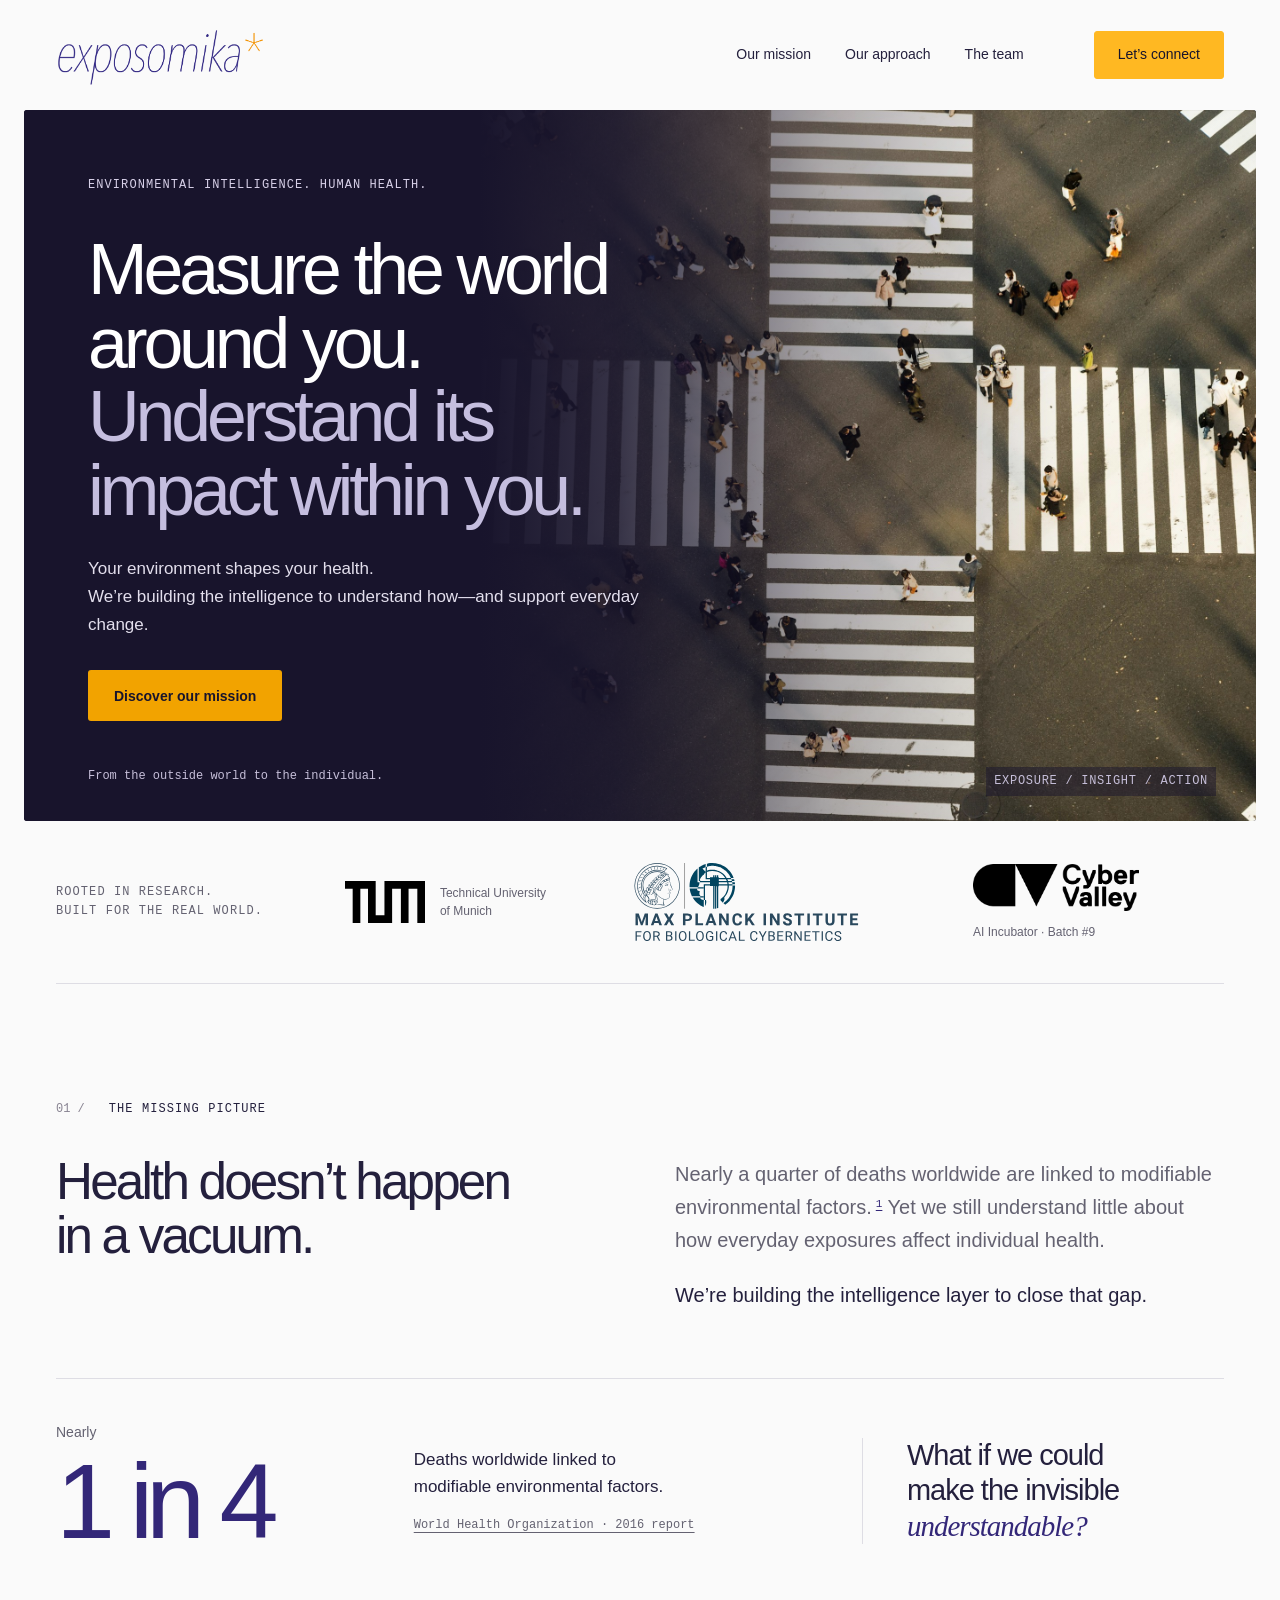
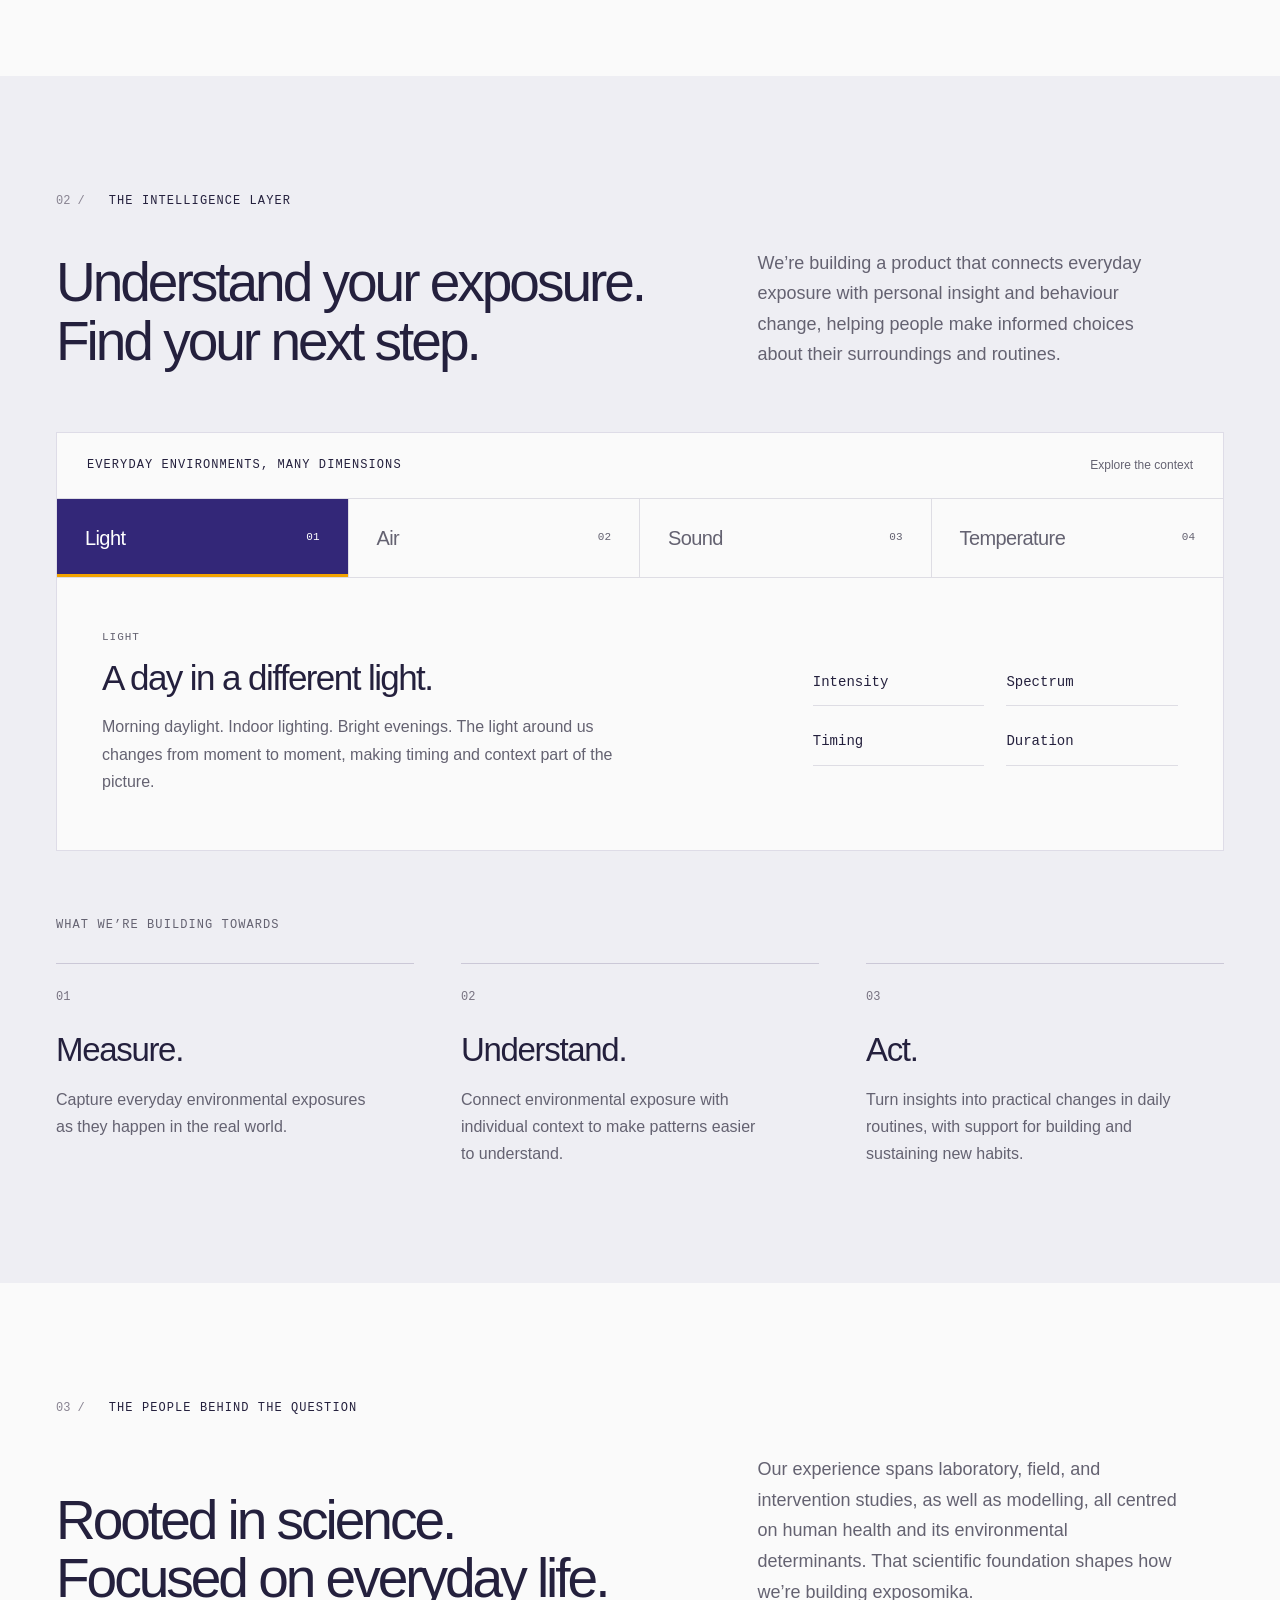
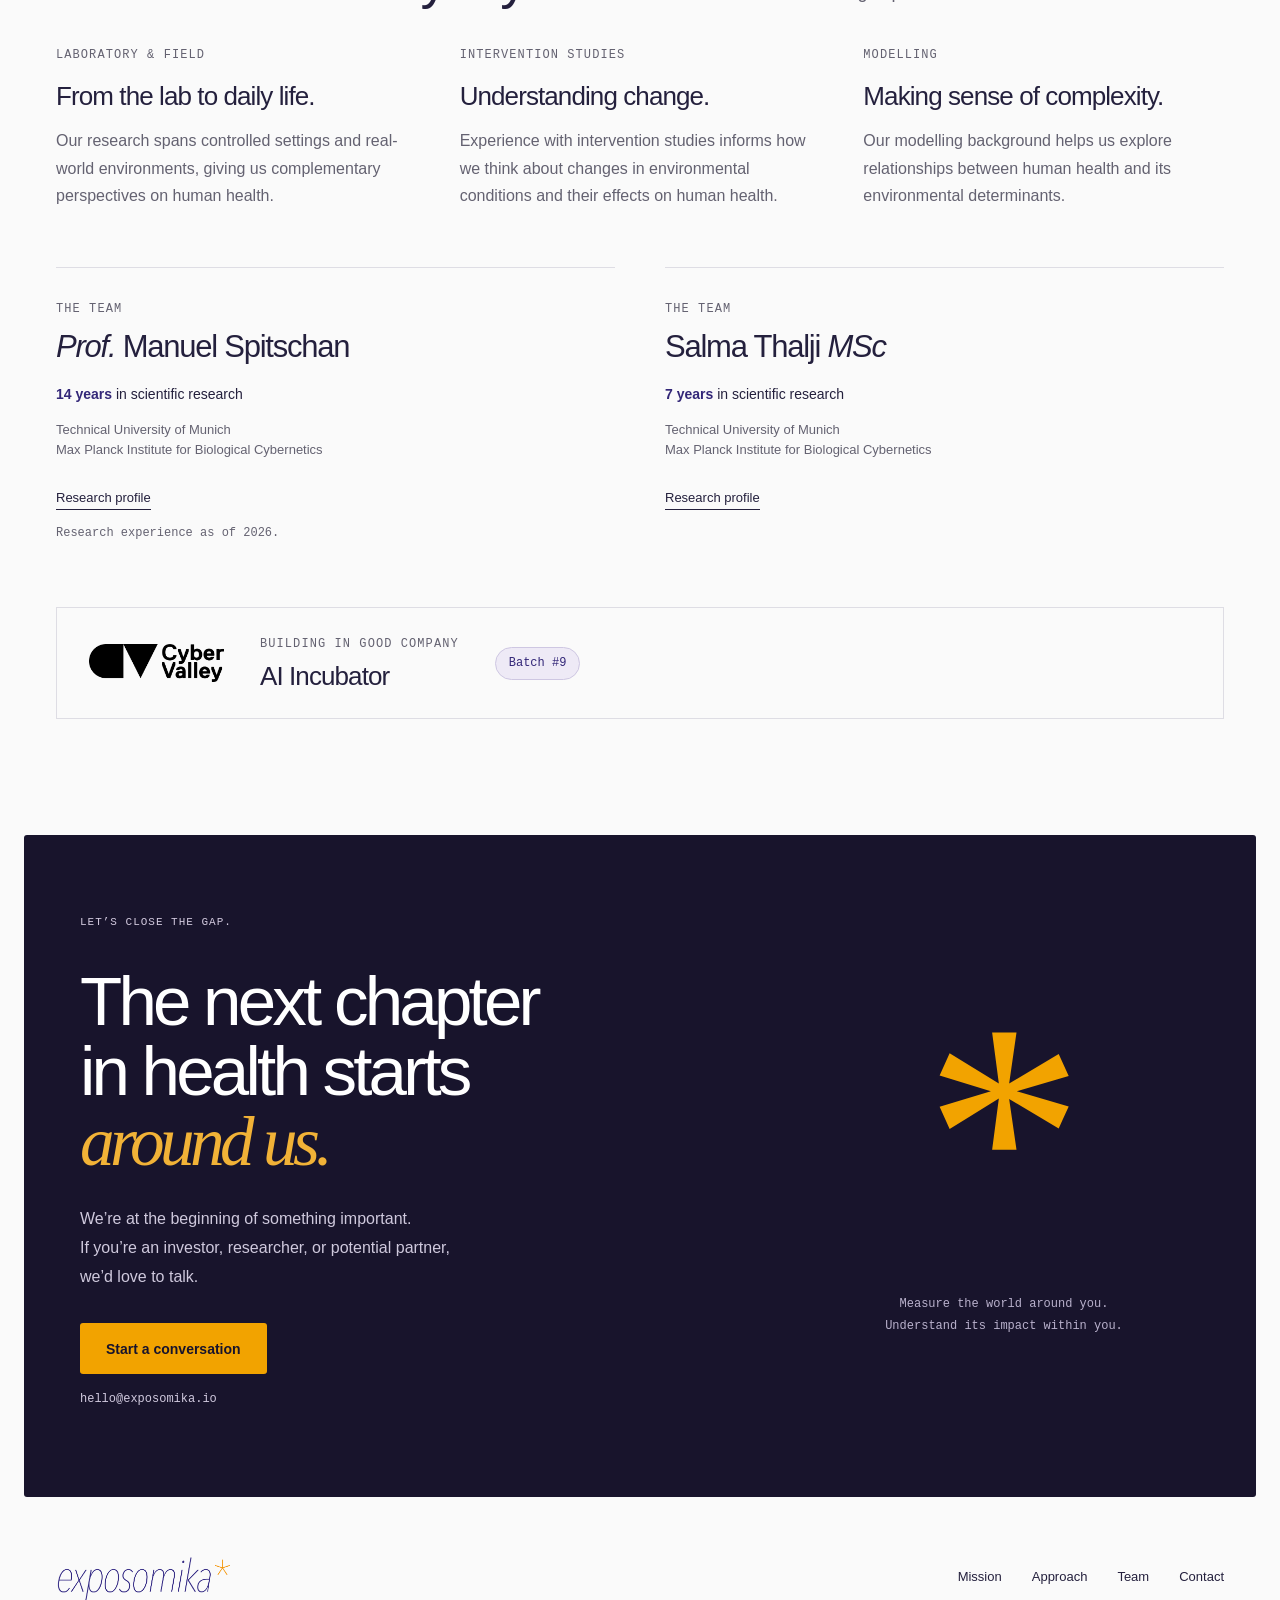
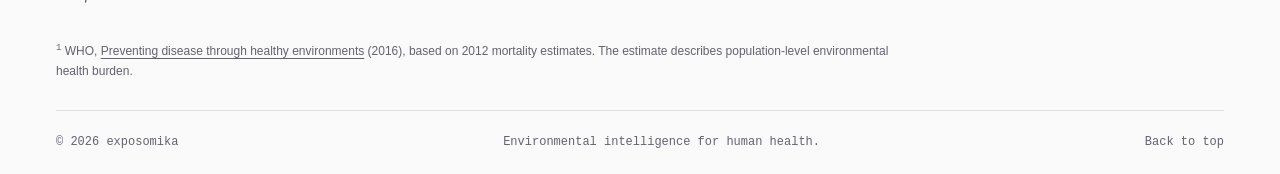
==== commit 78a97293: "Update Salma affiliations and simplify research experience labels" ====
--- a/docs/index.html
+++ b/docs/index.html
@@ -17,7 +17,16 @@
   <meta property="og:title" content="exposomika* — Environmental intelligence for human health">
   <meta property="og:description" content="Measure the world around you. Understand its impact within you. We're building the intelligence layer to close the gap between environment and health.">
   <meta property="og:url" content="https://exposomika.io/">
-  <meta name="twitter:card" content="summary">
+  <meta property="og:image" content="https://exposomika.io/assets/social-preview.png">
+  <meta property="og:image:type" content="image/png">
+  <meta property="og:image:width" content="1361">
+  <meta property="og:image:height" content="1361">
+  <meta property="og:image:alt" content="exposomika wordmark in white with an orange asterisk on a dark blue background">
+  <meta name="twitter:card" content="summary_large_image">
+  <meta name="twitter:title" content="exposomika* — Environmental intelligence for human health">
+  <meta name="twitter:description" content="Measure the world around you. Understand its impact within you. We're building the intelligence layer to close the gap between environment and health.">
+  <meta name="twitter:image" content="https://exposomika.io/assets/social-preview.png">
+  <meta name="twitter:image:alt" content="exposomika wordmark in white with an orange asterisk on a dark blue background">
   <link rel="icon" href="assets/favicon.svg" type="image/svg+xml">
   <link rel="stylesheet" href="styles.css">
 </head>
@@ -104,8 +113,8 @@
       <article><p class="eyebrow">Modelling</p><h3>Making sense of complexity.</h3><p>Our modelling background helps us explore relationships between human health and its environmental determinants.</p></article>
     </div>
     <div class="team-grid">
-      <article class="person"><div class="person-info"><p class="eyebrow">The team</p><h3><em>Prof.</em> Manuel Spitschan</h3><p class="person-experience"><strong>14 years</strong> in scientific research<span>Since 2012</span></p><p class="person-affiliation">Technical University of Munich<br>Max Planck Institute for Biological Cybernetics</p><a class="text-link" href="https://portal.fis.tum.de/en/persons/manuel-spitschan/" target="_blank" rel="noopener noreferrer">Research profile</a></div></article>
-      <article class="person"><div class="person-info"><p class="eyebrow">The team</p><h3>Salma Thalji <em>MSc</em></h3><p class="person-experience"><strong>7 years</strong> in scientific research<span>Since 2019</span></p><p class="person-affiliation">Max Planck Institute for Biological Cybernetics</p><a class="text-link" href="https://www.kyb.tuebingen.mpg.de/649336/team" target="_blank" rel="noopener noreferrer">Research profile</a></div></article>
+      <article class="person"><div class="person-info"><p class="eyebrow">The team</p><h3><em>Prof.</em> Manuel Spitschan</h3><p class="person-experience"><strong>14 years</strong> in scientific research</p><p class="person-affiliation">Technical University of Munich<br>Max Planck Institute for Biological Cybernetics</p><a class="text-link" href="https://portal.fis.tum.de/en/persons/manuel-spitschan/" target="_blank" rel="noopener noreferrer">Research profile</a></div></article>
+      <article class="person"><div class="person-info"><p class="eyebrow">The team</p><h3>Salma Thalji <em>MSc</em></h3><p class="person-experience"><strong>7 years</strong> in scientific research</p><p class="person-affiliation">Technical University of Munich<br>Max Planck Institute for Biological Cybernetics</p><a class="text-link" href="https://www.kyb.tuebingen.mpg.de/649336/team" target="_blank" rel="noopener noreferrer">Research profile</a></div></article>
     </div>
     <p class="research-basis">Research experience as of 2026.</p>
     <a class="incubator-banner" href="https://cyber-valley.de/en/events/cyber-valley-ai-incubator-batch-9-demo-day" target="_blank" rel="noopener noreferrer"><img class="incubator-logo" src="assets/cyber-valley-logo.png" alt="Cyber Valley" width="1000" height="282" loading="lazy"><div><span class="eyebrow">Building in good company</span><h3>AI Incubator</h3></div><span class="batch-badge">Batch #9</span></a>
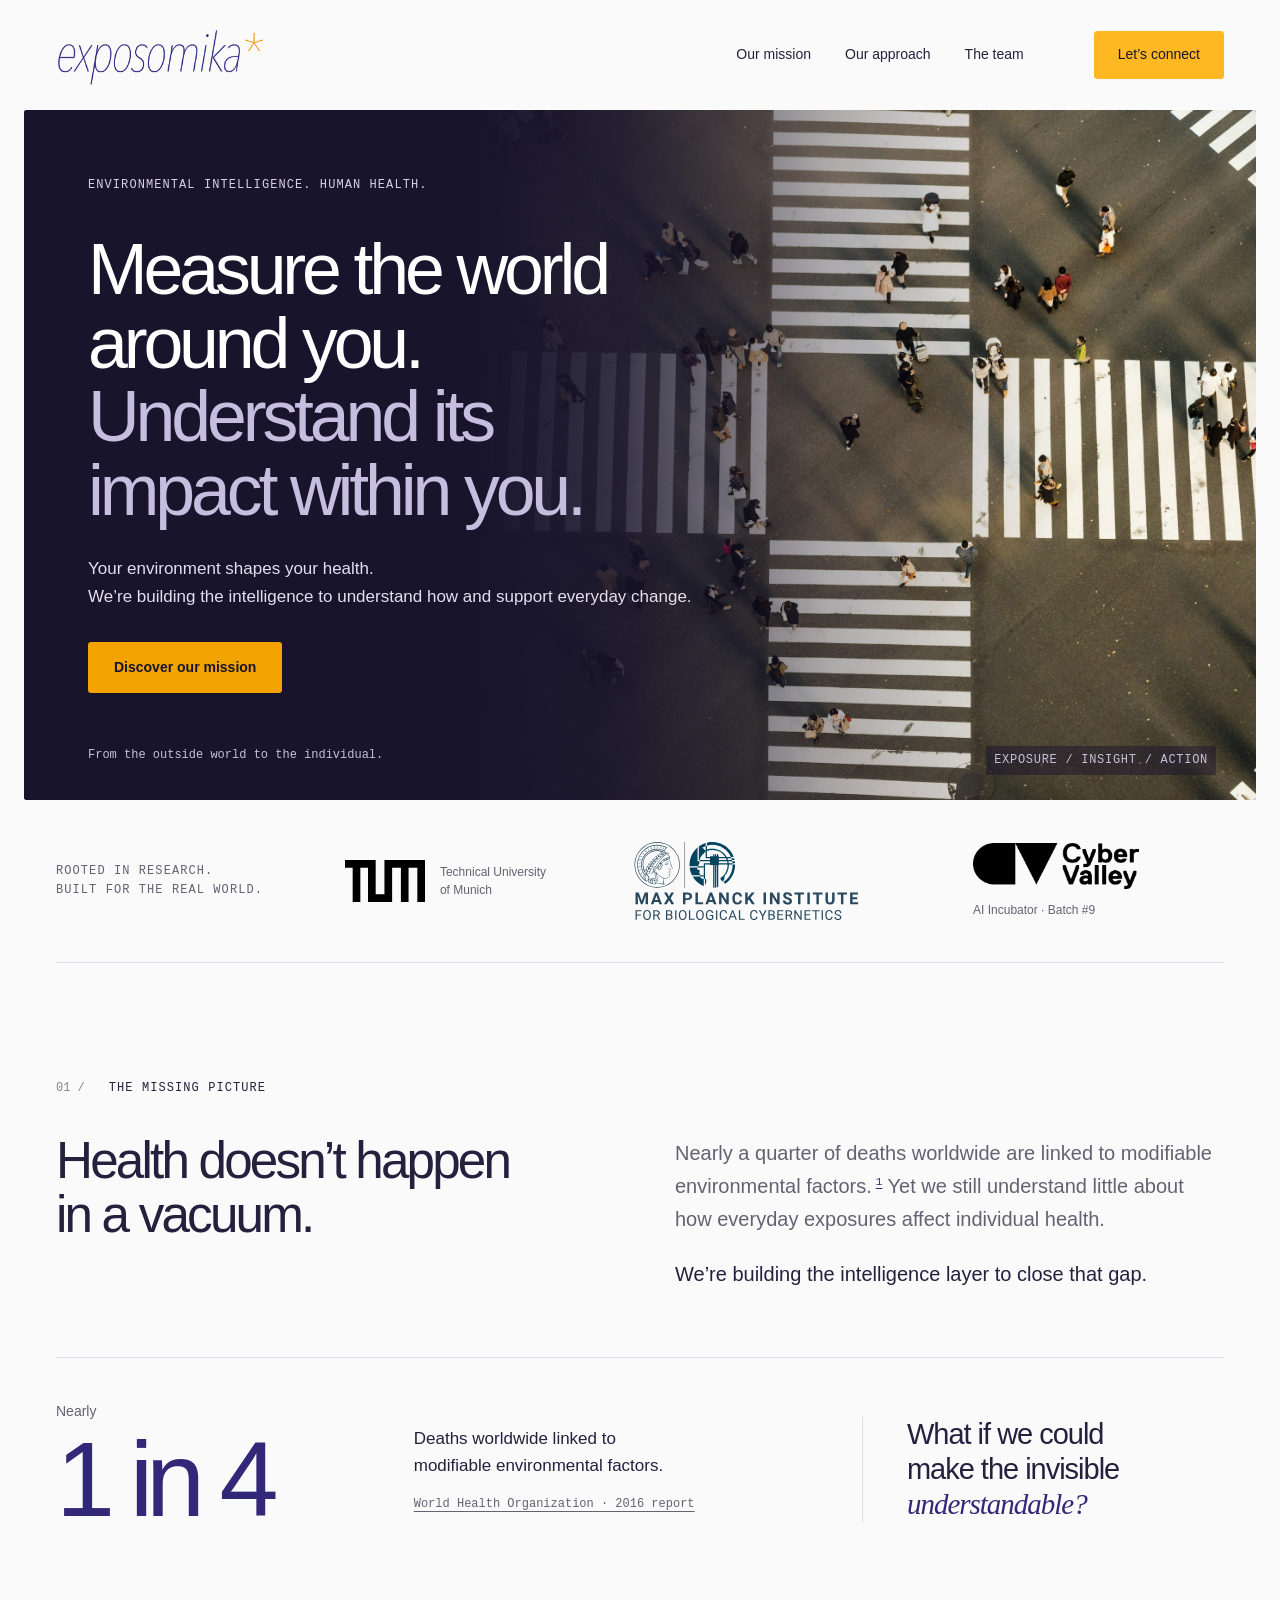
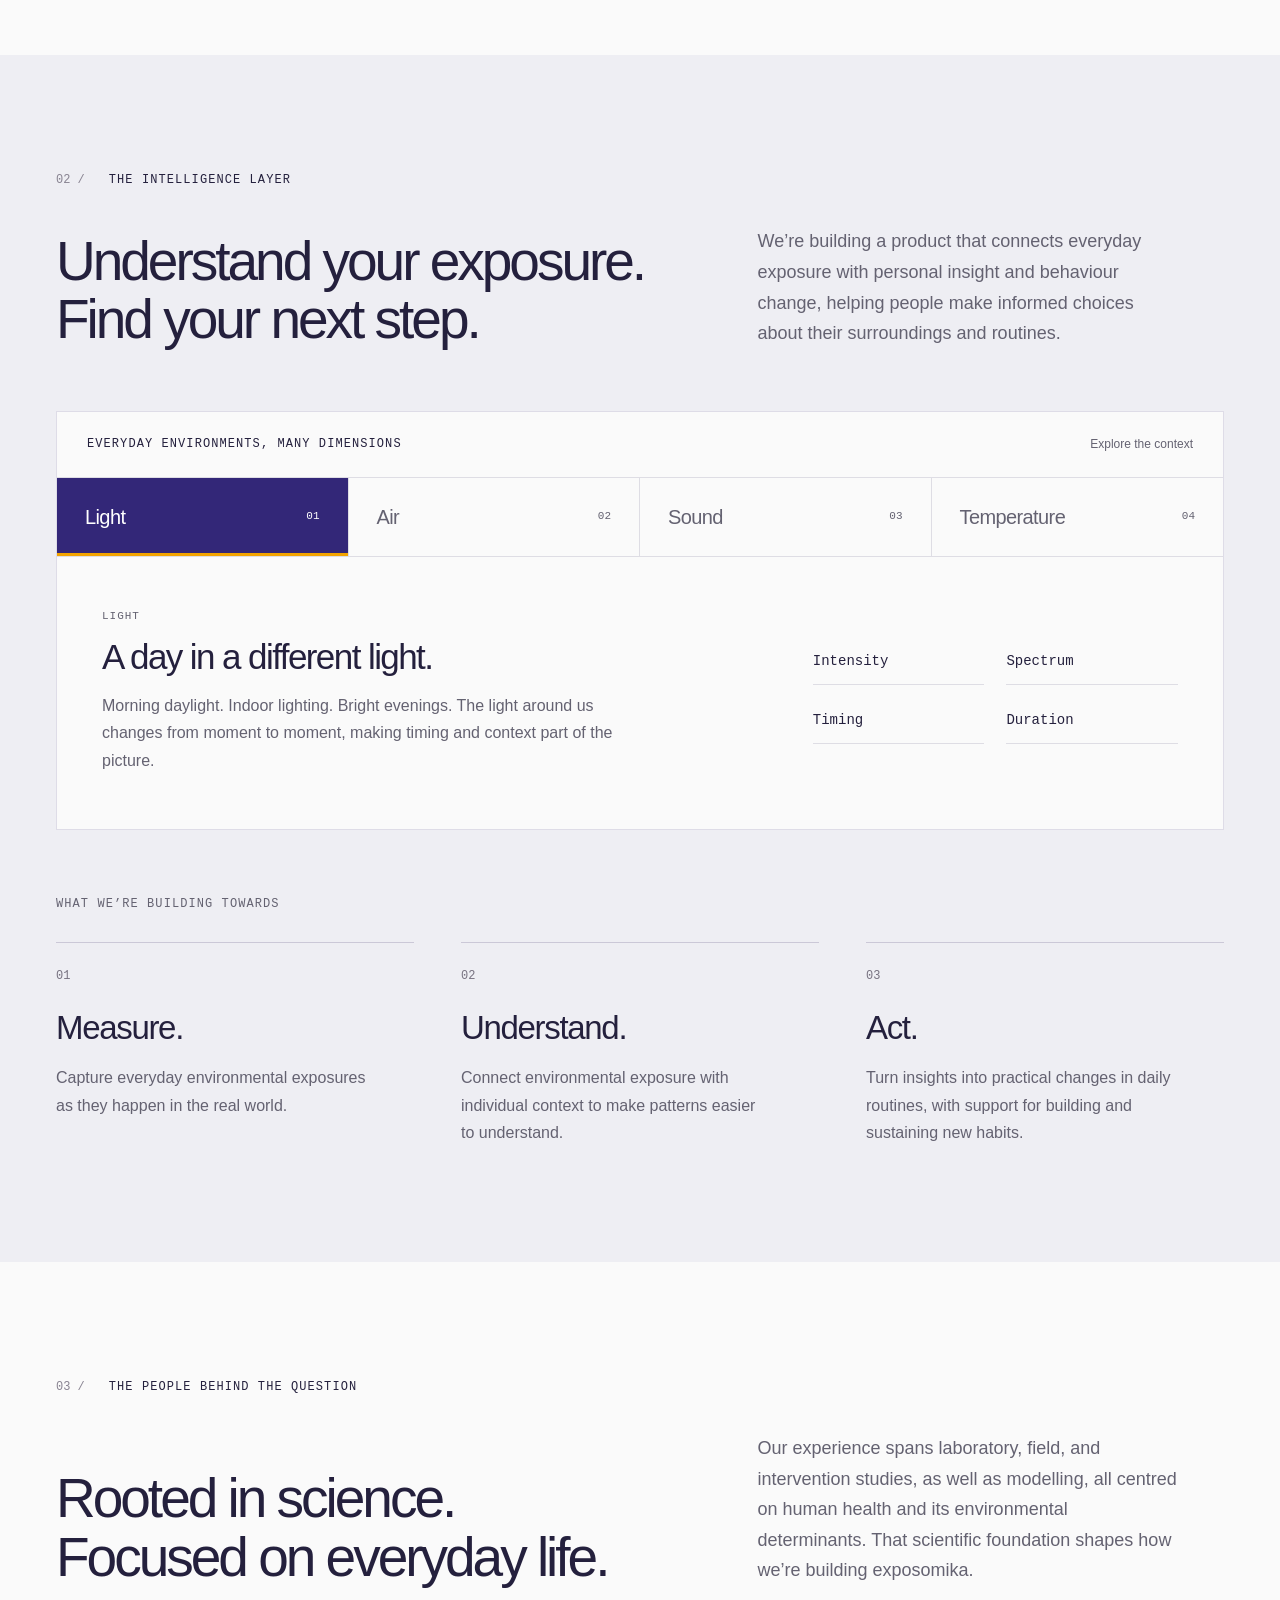
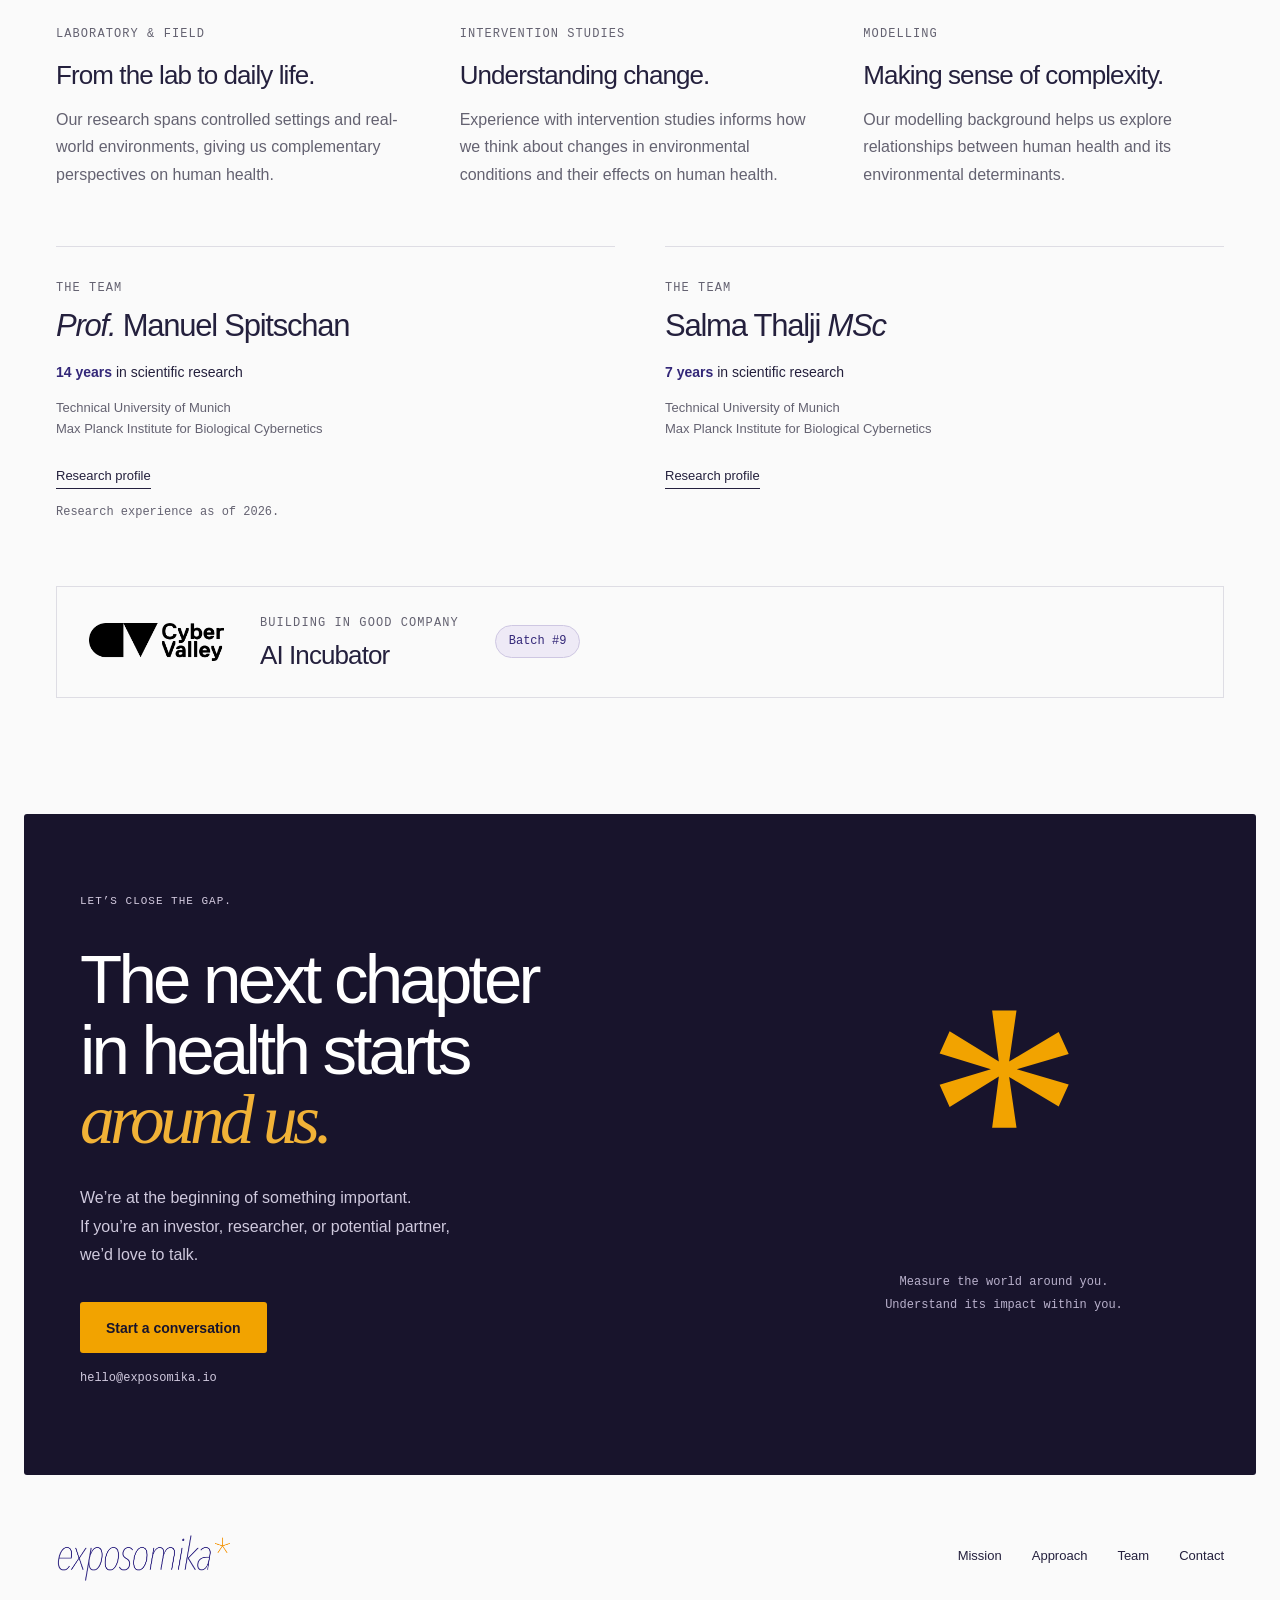
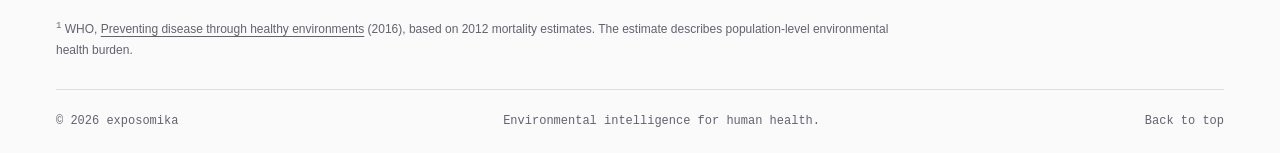
==== commit 7111f39c: "Remove em dash from the hero introduction" ====
--- a/docs/index.html
+++ b/docs/index.html
@@ -48,7 +48,7 @@
     <div class="hero-content">
       <p class="eyebrow hero-eyebrow">Environmental intelligence. Human health.</p>
       <h1 id="hero-title">Measure the world<br class="desktop-break"> around you.<br><span>Understand its<br class="desktop-break"> impact within you.</span></h1>
-      <p class="hero-intro">Your environment shapes your health.<br>We’re building the intelligence to understand how—and support everyday change.</p>
+      <p class="hero-intro">Your environment shapes your health.<br>We’re building the intelligence to understand how and support everyday change.</p>
       <a class="button button-amber" href="#mission">Discover our mission</a>
     </div>
     <div class="hero-bottom"><span>From the outside world to the individual.</span><span class="hero-coordinate">EXPOSURE / INSIGHT / ACTION</span></div>
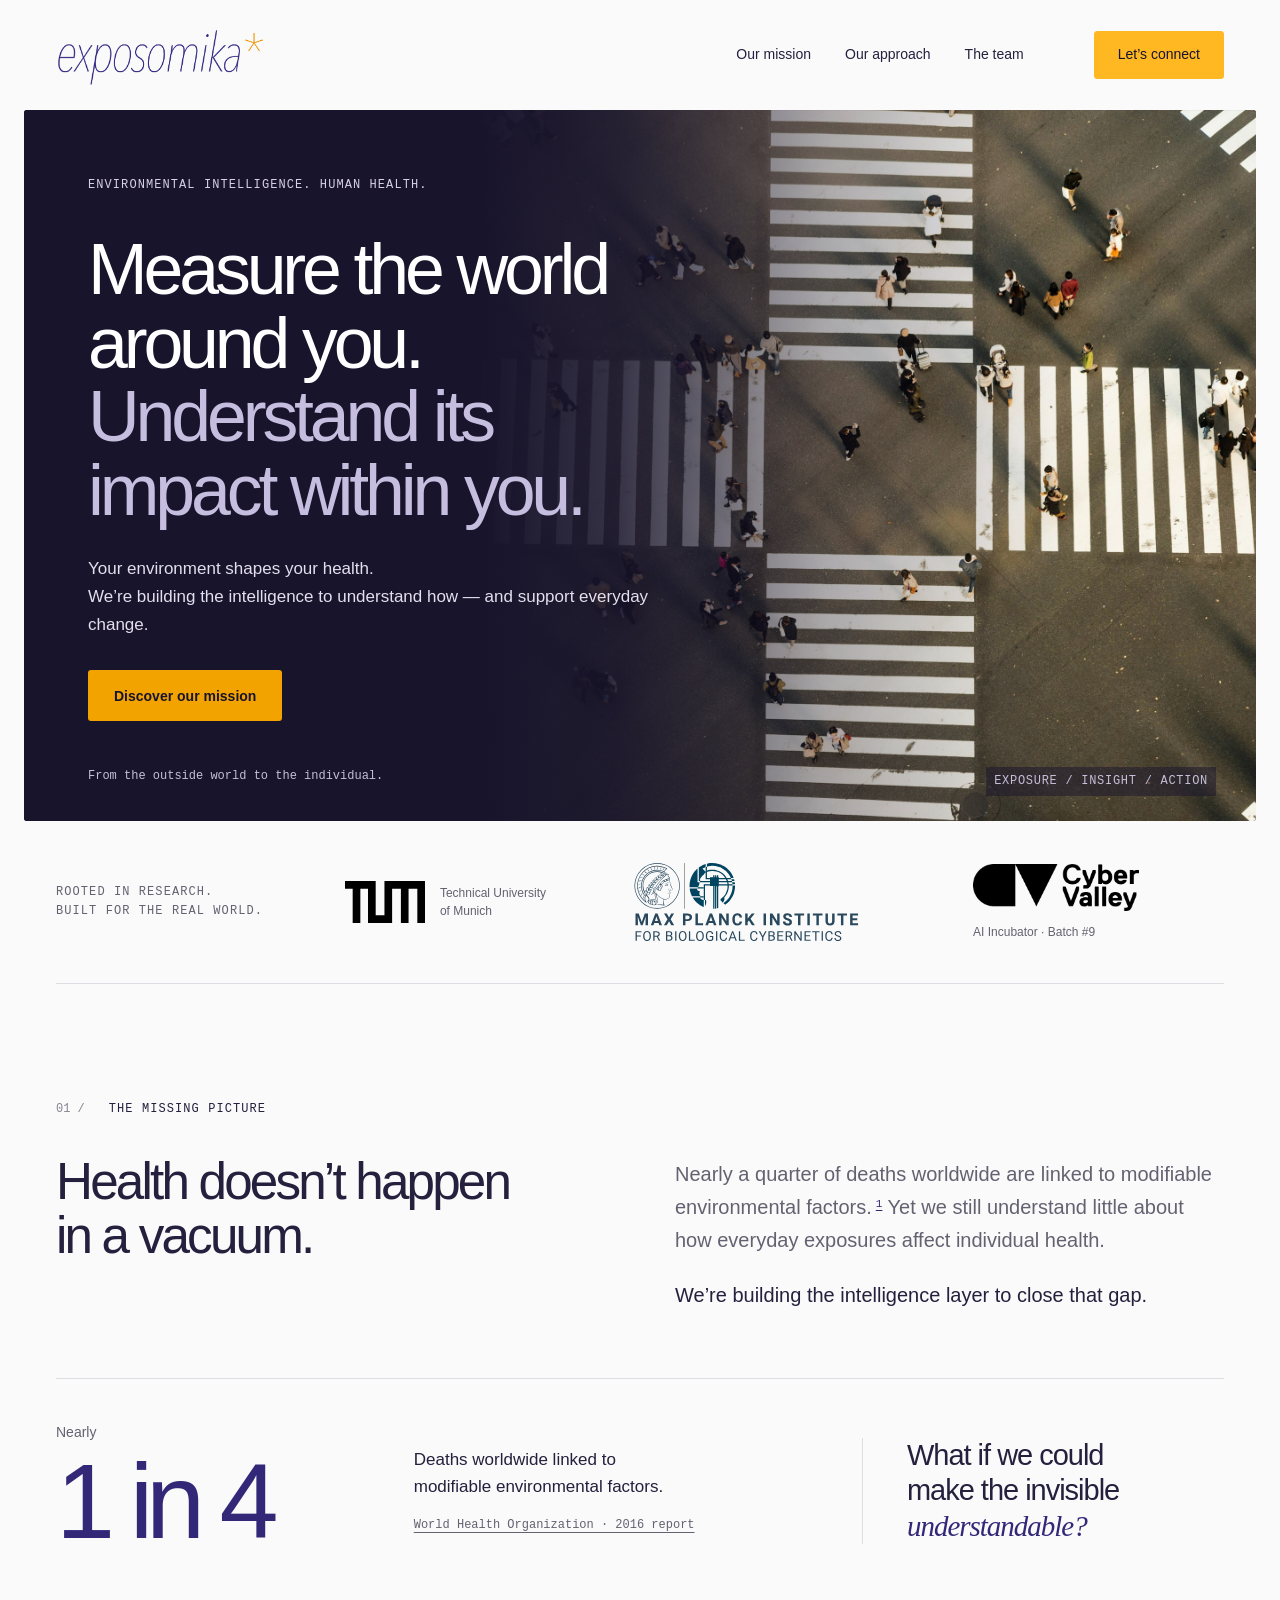
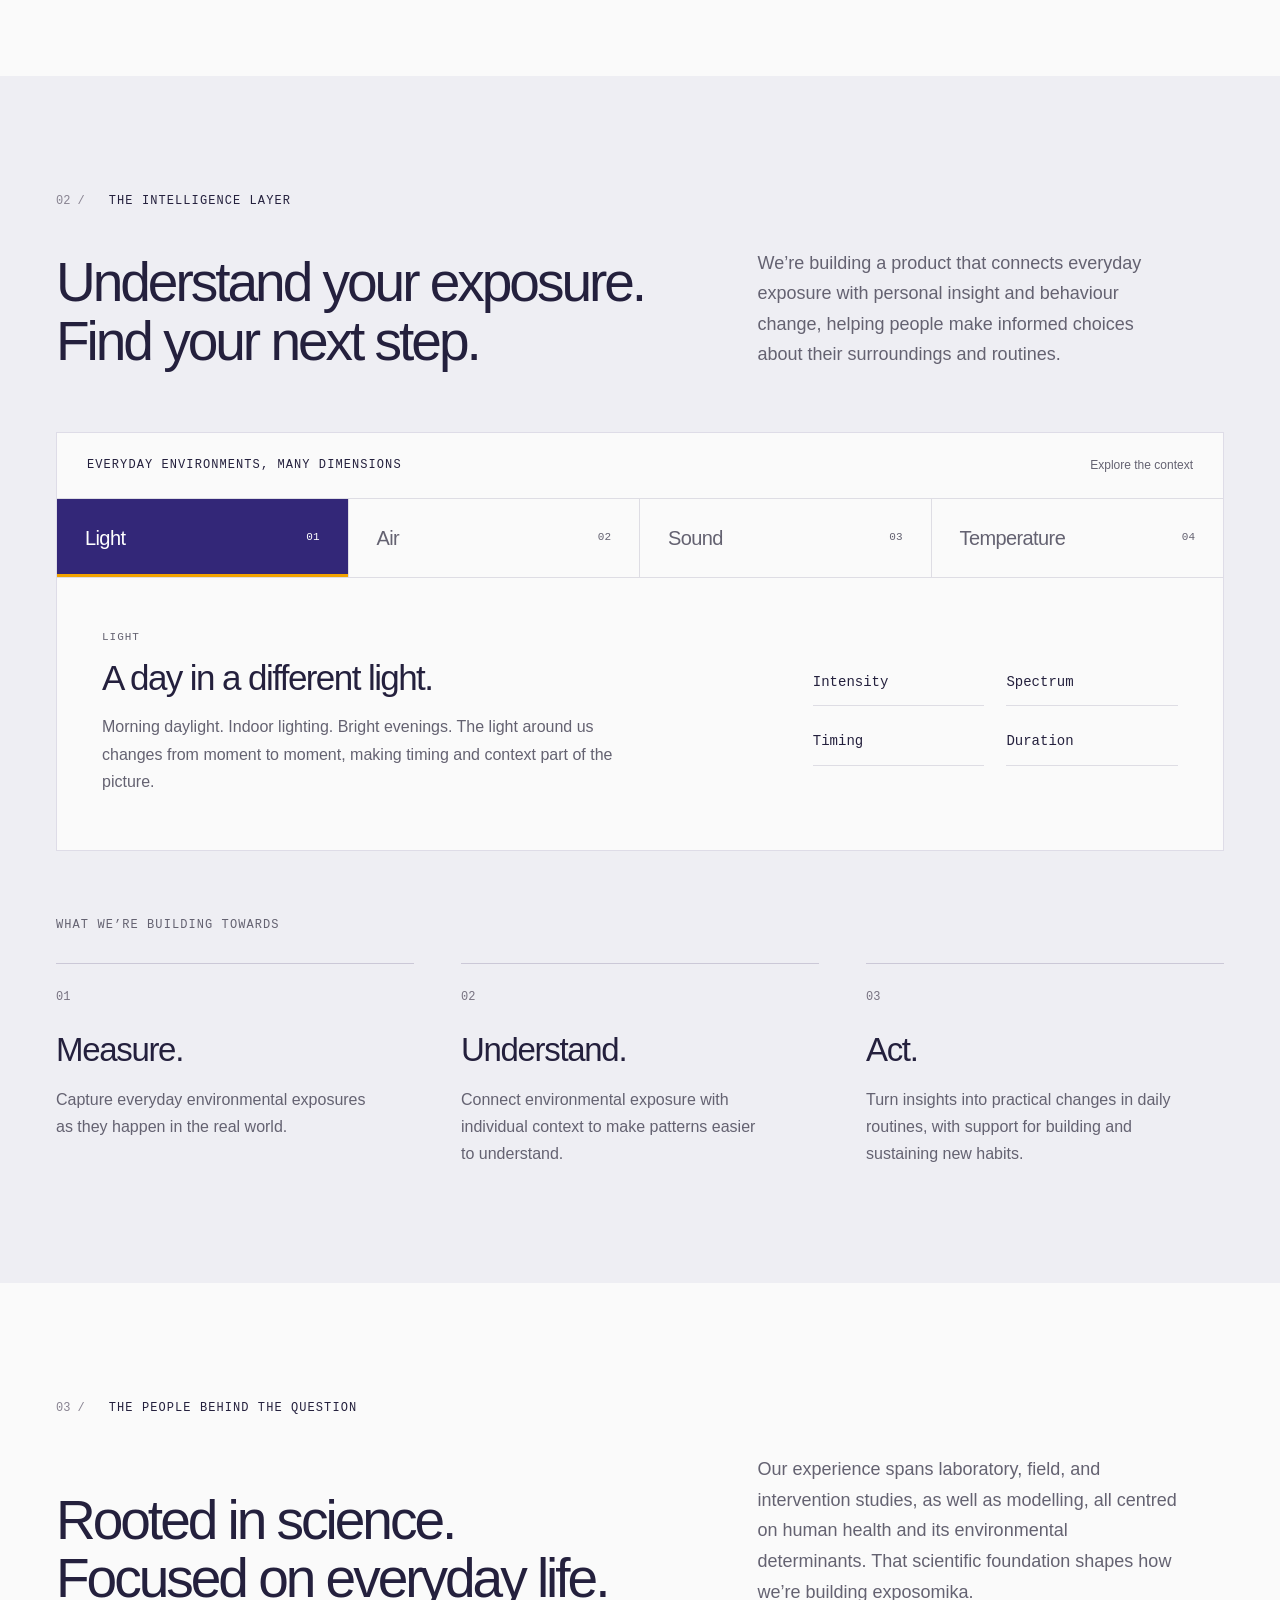
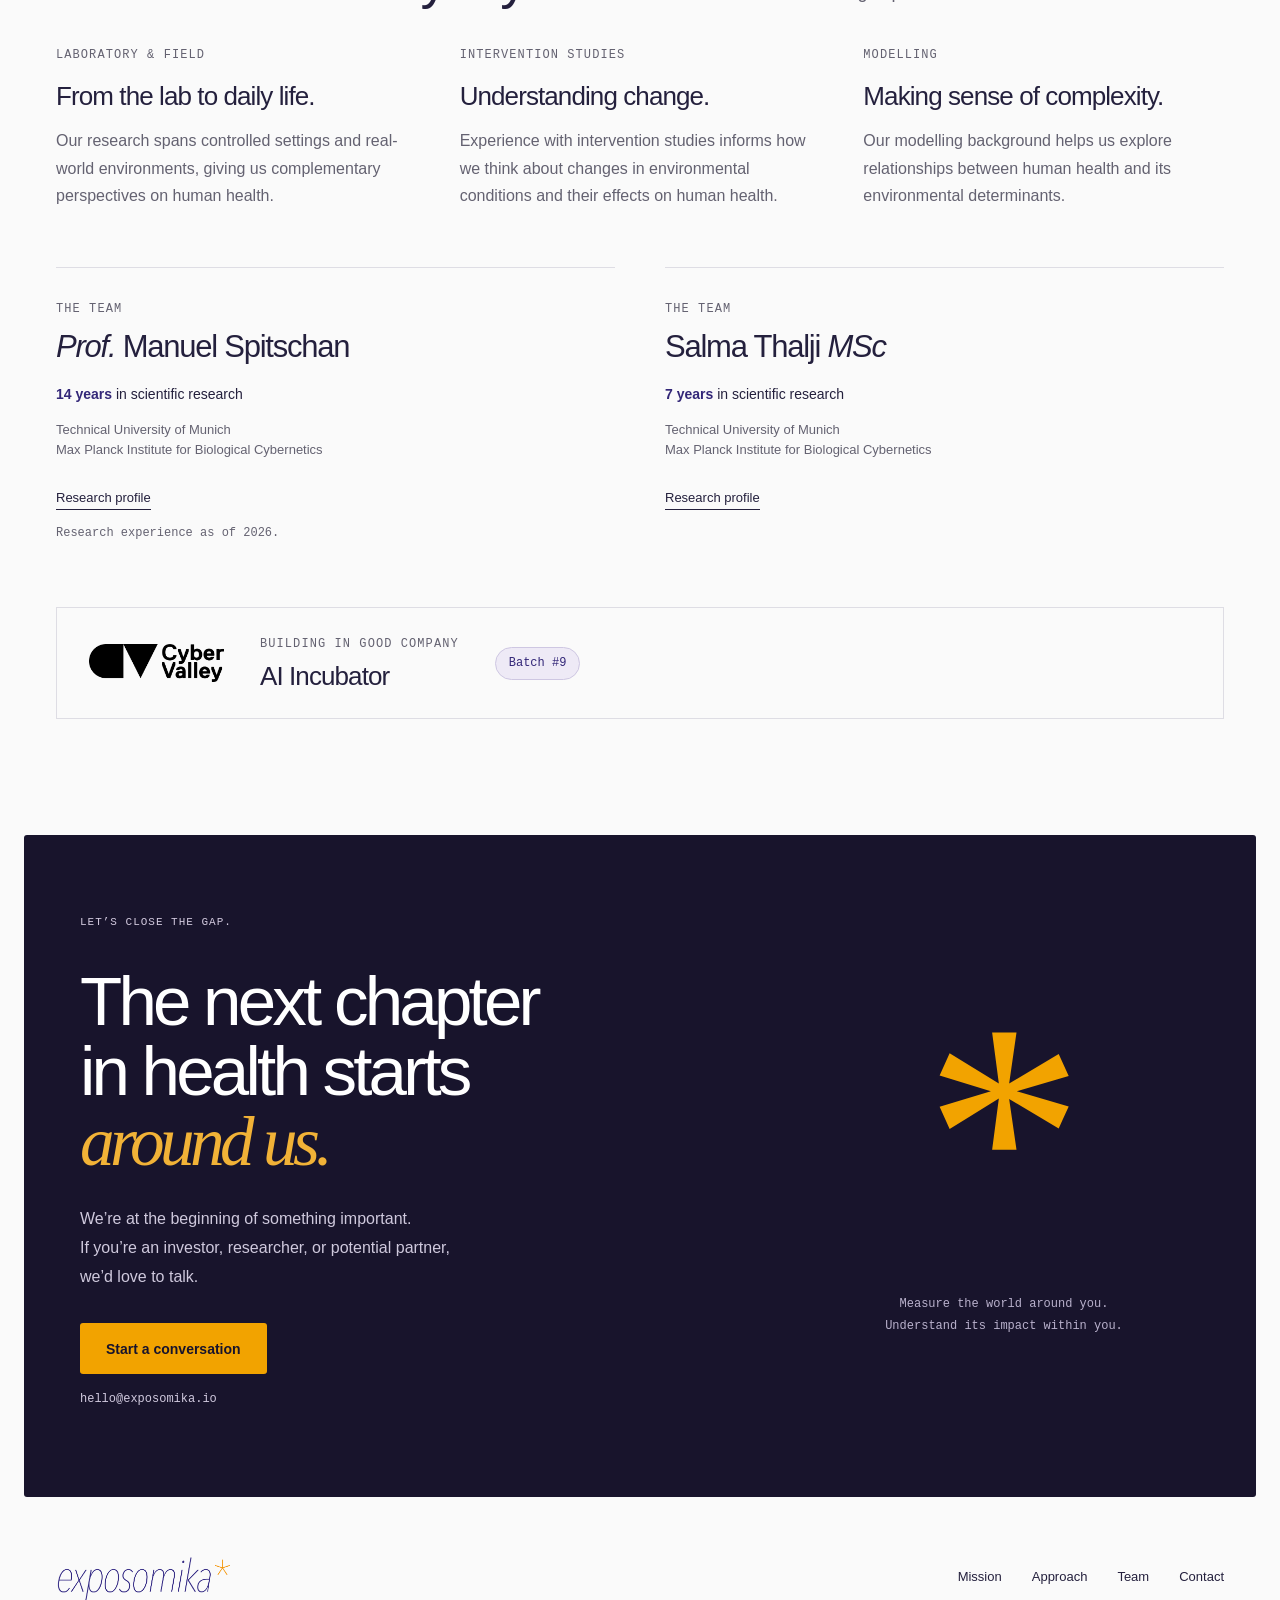
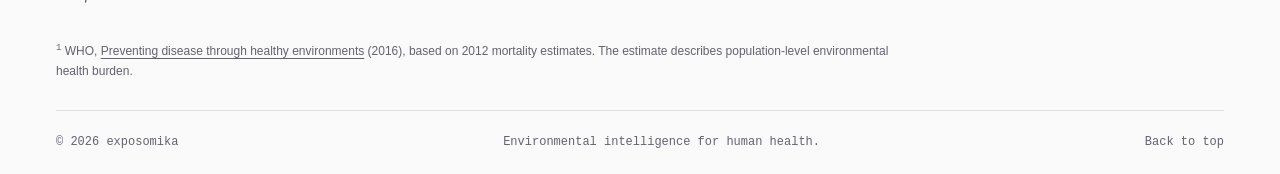
==== commit 4774af17: "Use a spaced em dash in the hero introduction" ====
--- a/docs/index.html
+++ b/docs/index.html
@@ -48,7 +48,7 @@
     <div class="hero-content">
       <p class="eyebrow hero-eyebrow">Environmental intelligence. Human health.</p>
       <h1 id="hero-title">Measure the world<br class="desktop-break"> around you.<br><span>Understand its<br class="desktop-break"> impact within you.</span></h1>
-      <p class="hero-intro">Your environment shapes your health.<br>We’re building the intelligence to understand how and support everyday change.</p>
+      <p class="hero-intro">Your environment shapes your health.<br>We’re building the intelligence to understand how — and support everyday change.</p>
       <a class="button button-amber" href="#mission">Discover our mission</a>
     </div>
     <div class="hero-bottom"><span>From the outside world to the individual.</span><span class="hero-coordinate">EXPOSURE / INSIGHT / ACTION</span></div>
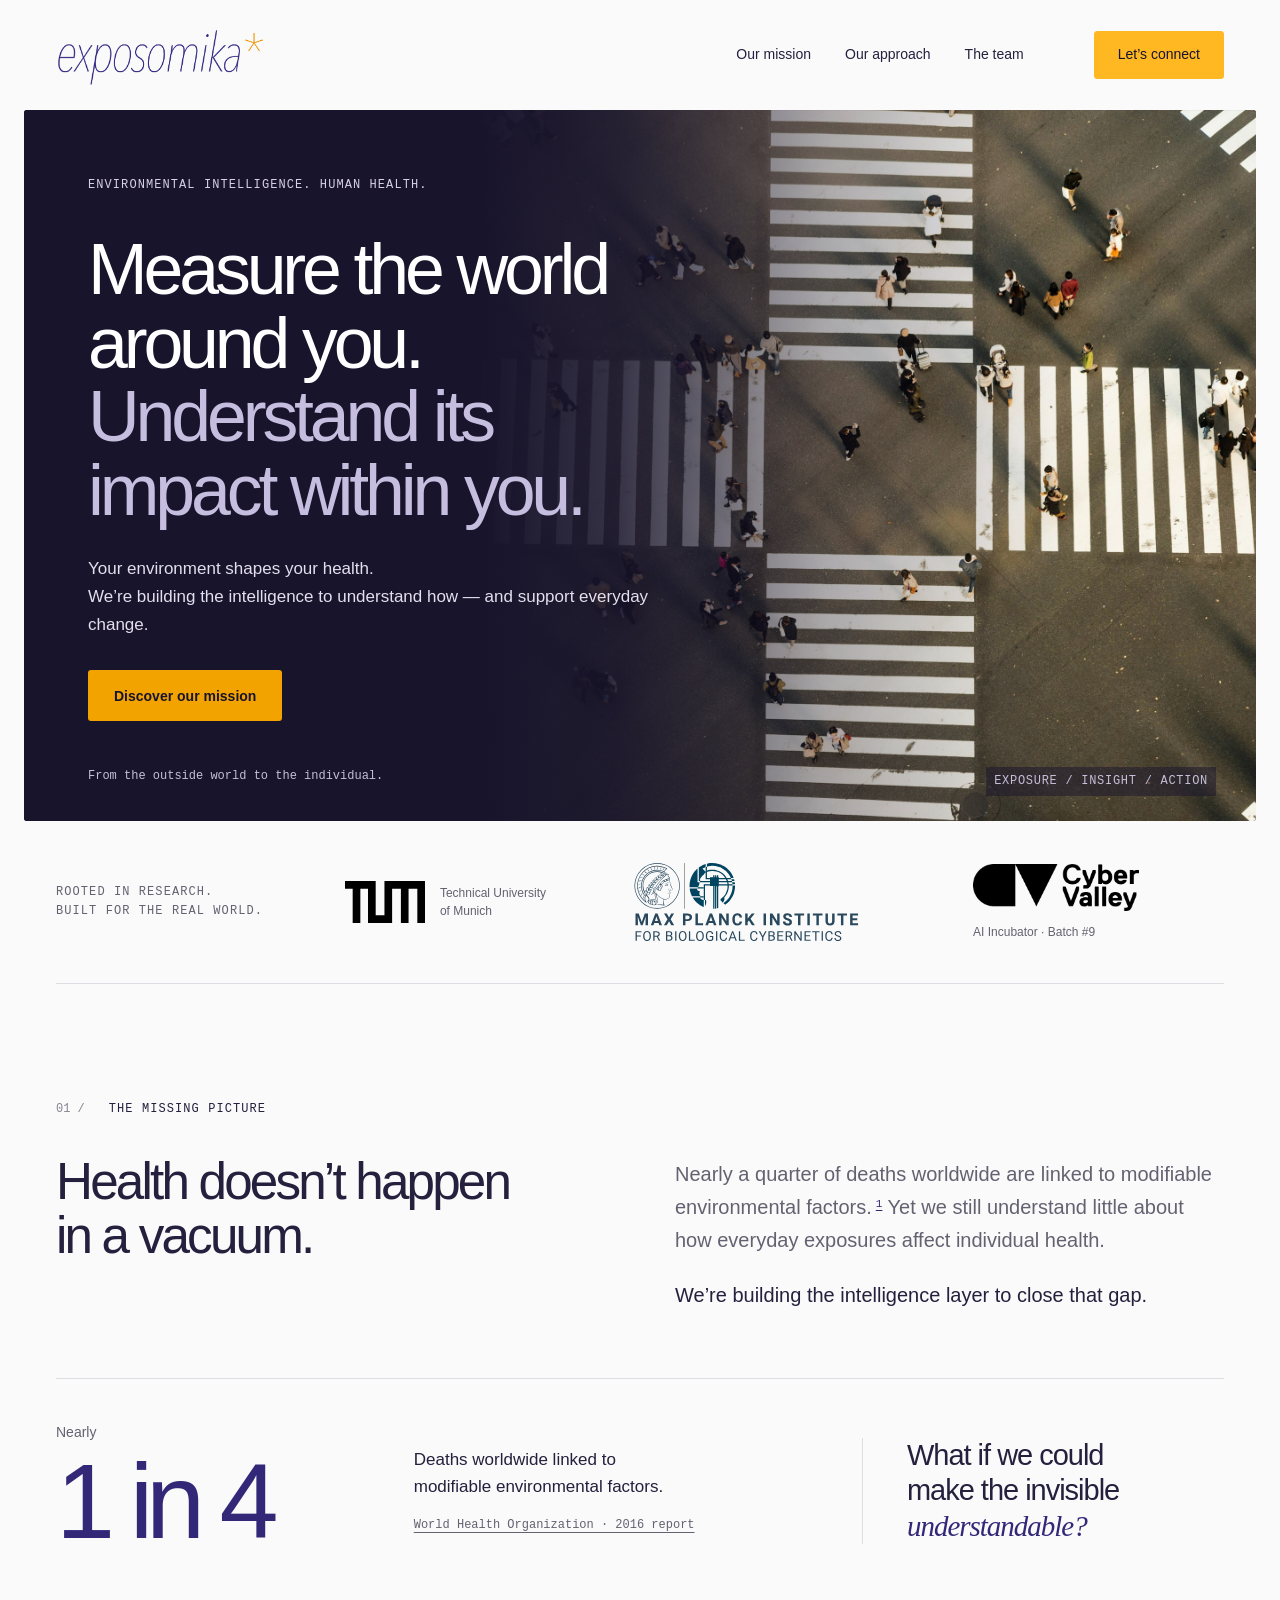
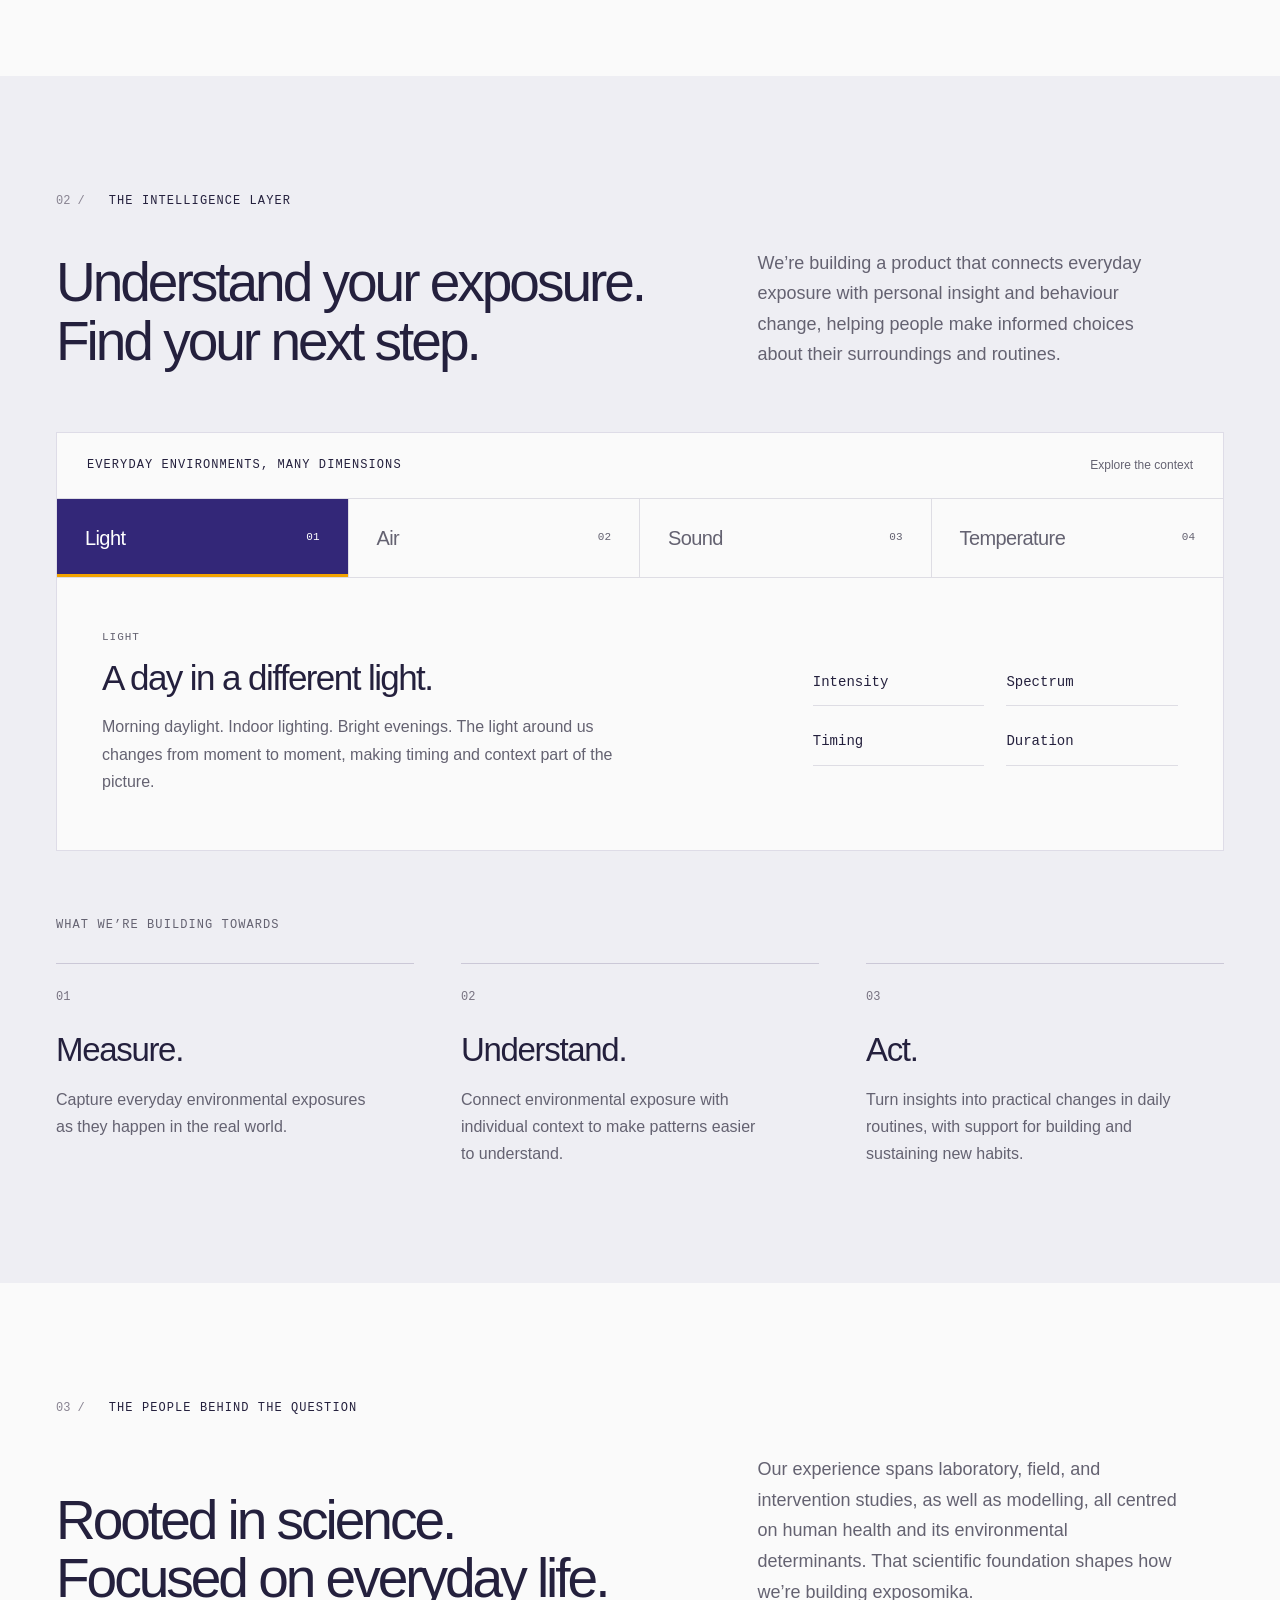
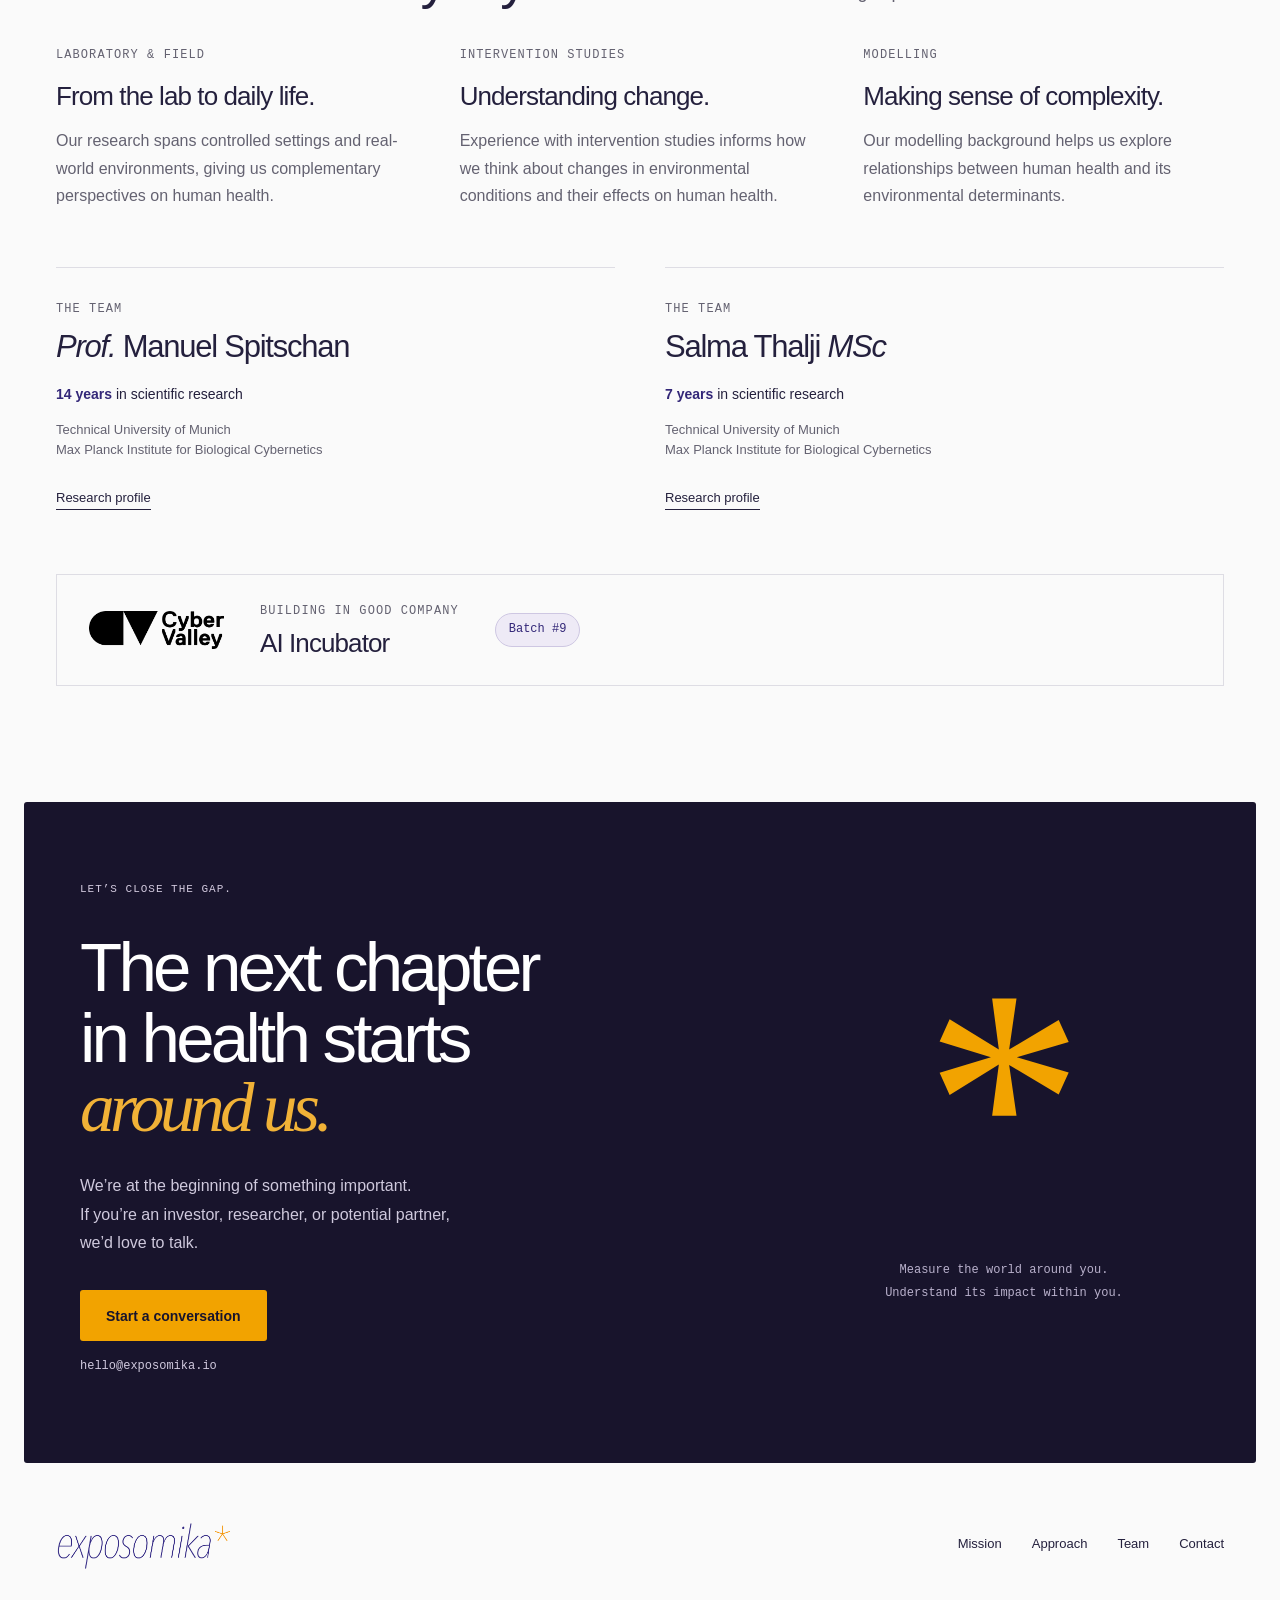
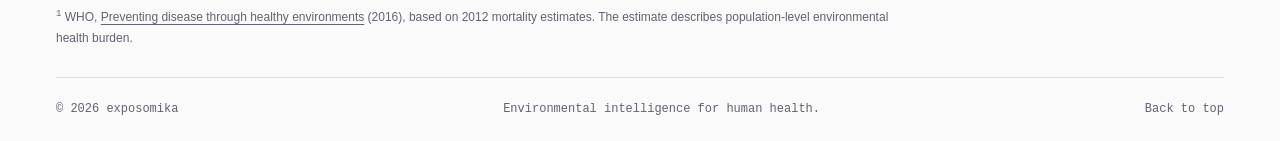
==== commit 9e0578ca: "Remove the visible research experience reference year" ====
--- a/docs/index.html
+++ b/docs/index.html
@@ -116,7 +116,6 @@
       <article class="person"><div class="person-info"><p class="eyebrow">The team</p><h3><em>Prof.</em> Manuel Spitschan</h3><p class="person-experience"><strong>14 years</strong> in scientific research</p><p class="person-affiliation">Technical University of Munich<br>Max Planck Institute for Biological Cybernetics</p><a class="text-link" href="https://portal.fis.tum.de/en/persons/manuel-spitschan/" target="_blank" rel="noopener noreferrer">Research profile</a></div></article>
       <article class="person"><div class="person-info"><p class="eyebrow">The team</p><h3>Salma Thalji <em>MSc</em></h3><p class="person-experience"><strong>7 years</strong> in scientific research</p><p class="person-affiliation">Technical University of Munich<br>Max Planck Institute for Biological Cybernetics</p><a class="text-link" href="https://www.kyb.tuebingen.mpg.de/649336/team" target="_blank" rel="noopener noreferrer">Research profile</a></div></article>
     </div>
-    <p class="research-basis">Research experience as of 2026.</p>
     <a class="incubator-banner" href="https://cyber-valley.de/en/events/cyber-valley-ai-incubator-batch-9-demo-day" target="_blank" rel="noopener noreferrer"><img class="incubator-logo" src="assets/cyber-valley-logo.png" alt="Cyber Valley" width="1000" height="282" loading="lazy"><div><span class="eyebrow">Building in good company</span><h3>AI Incubator</h3></div><span class="batch-badge">Batch #9</span></a>
   </section>
 
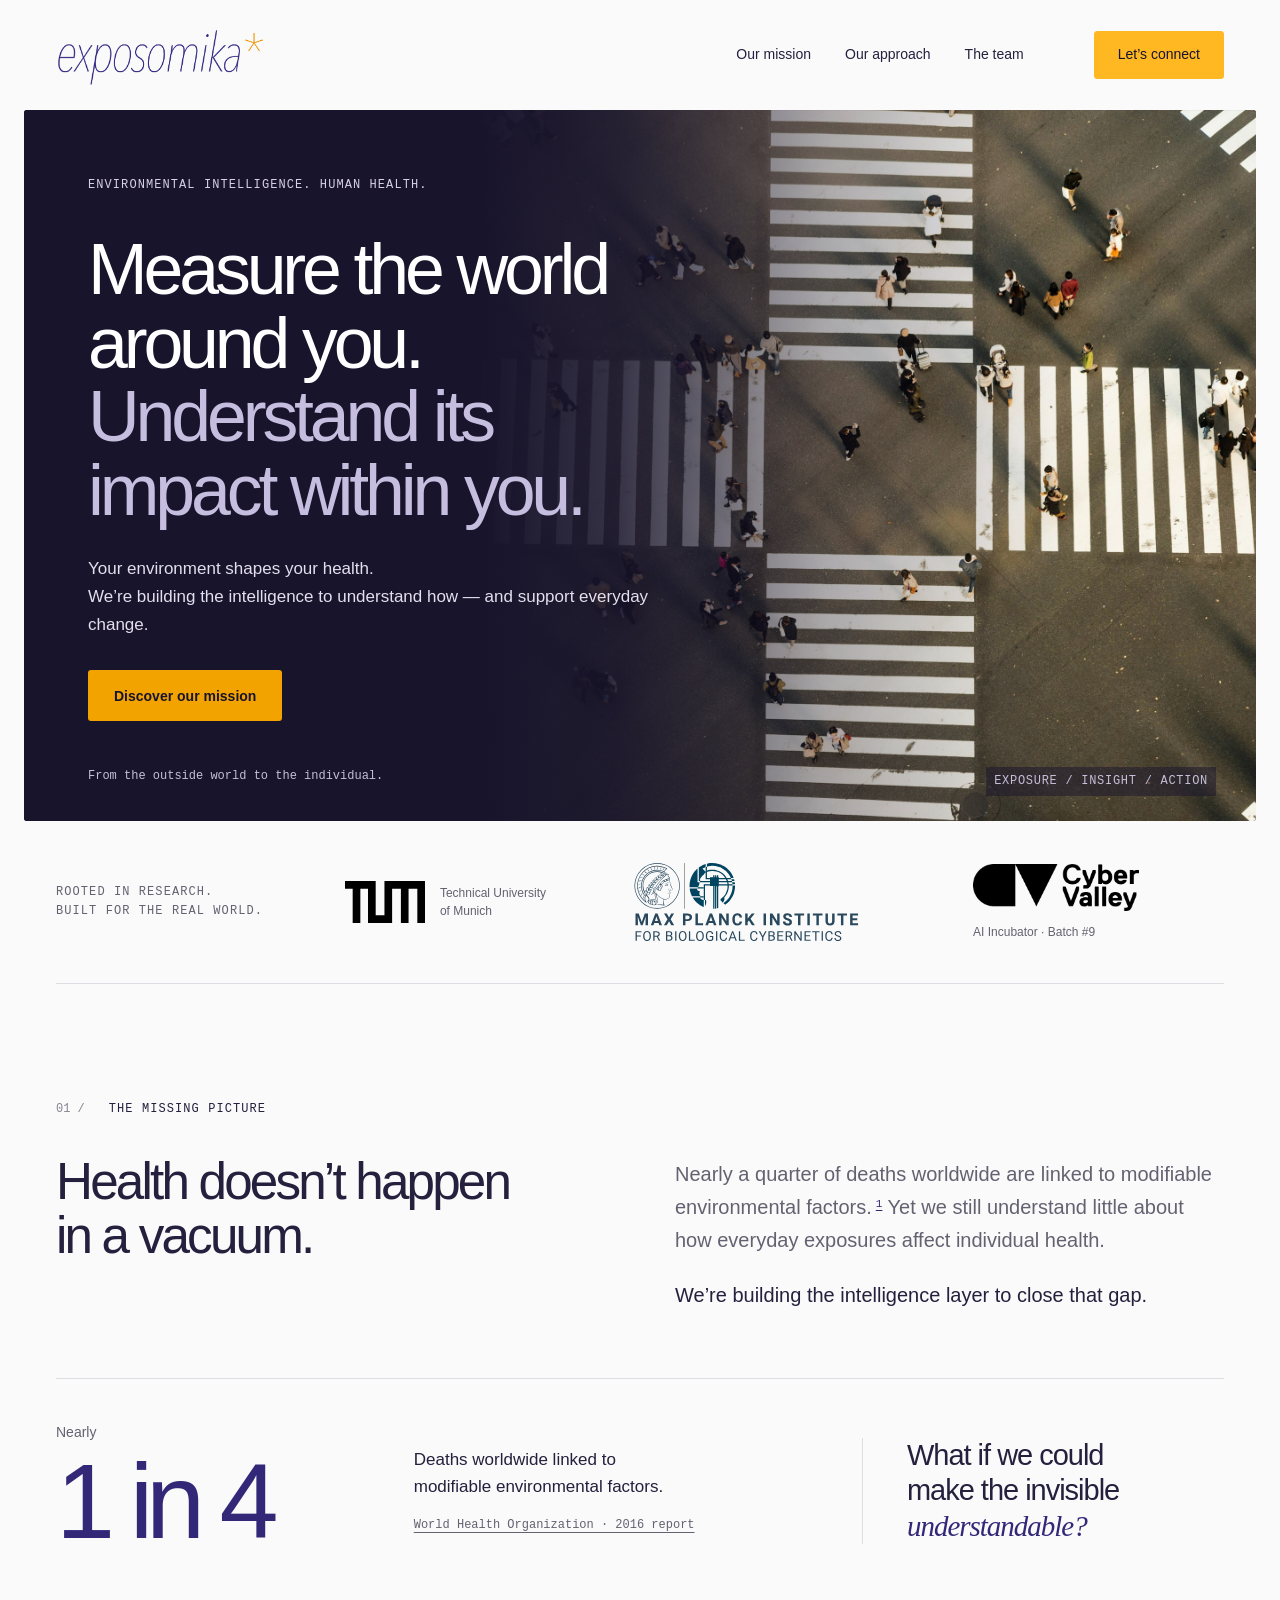
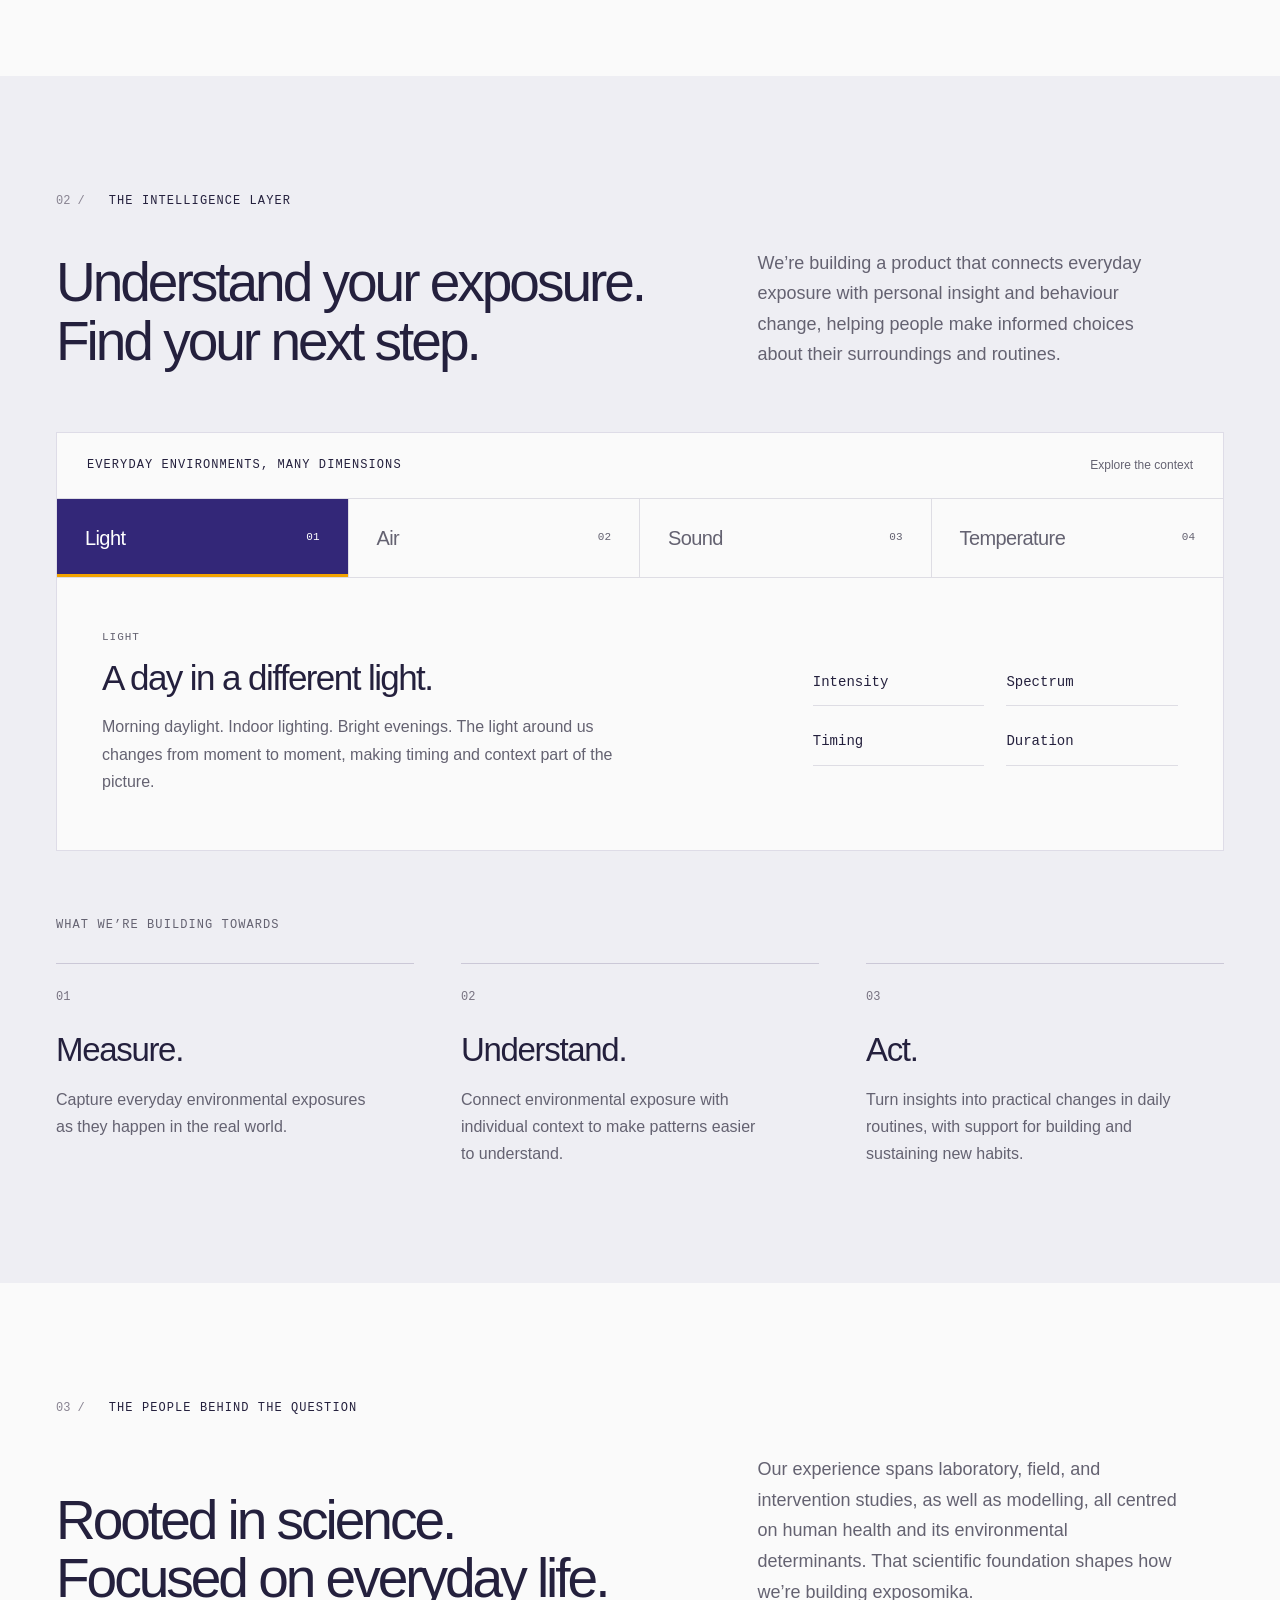
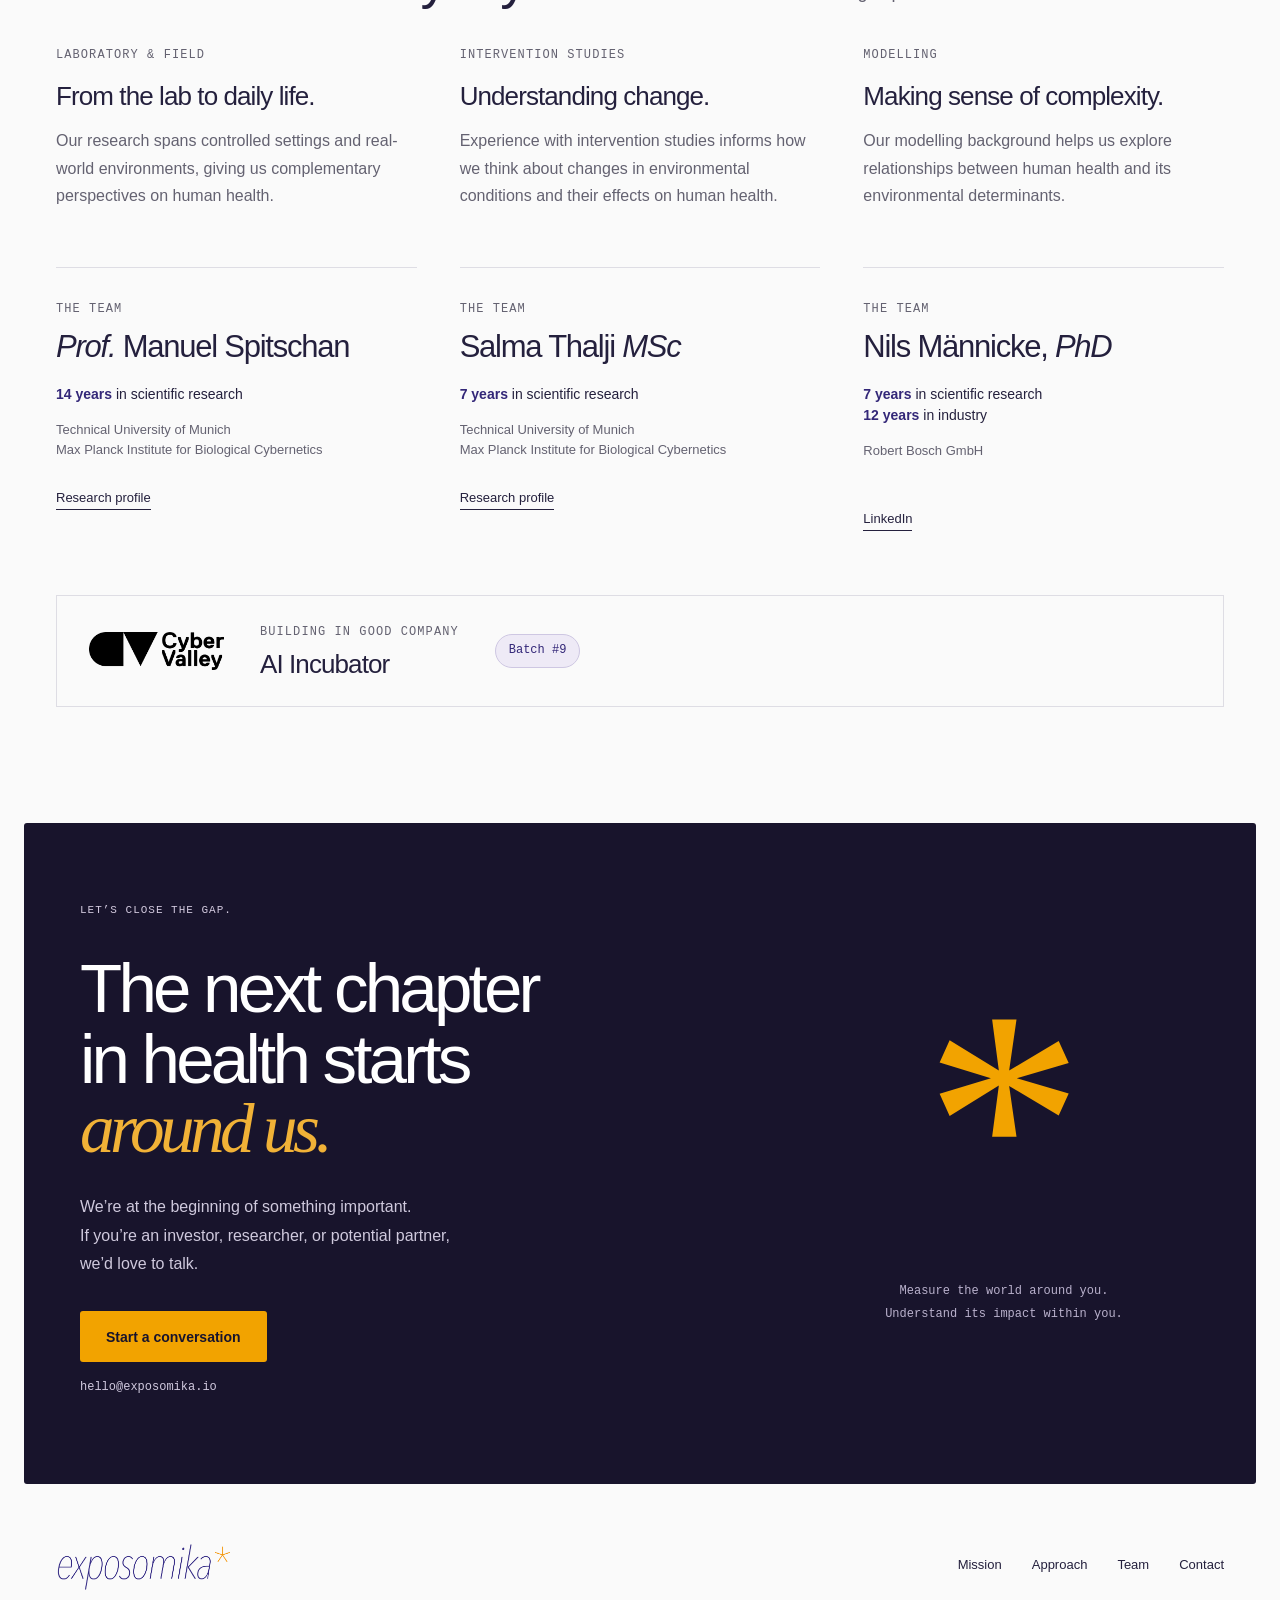
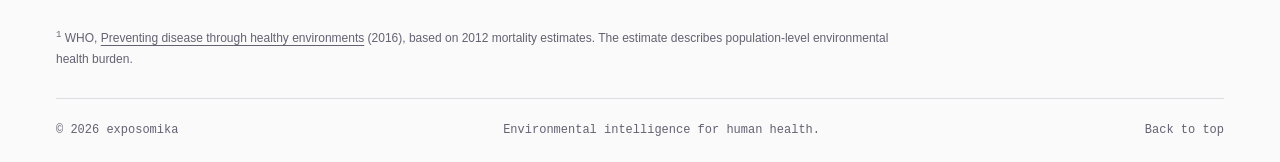
==== commit 03d58c3f: "Add Nils Männicke to the team" ====
--- a/docs/index.html
+++ b/docs/index.html
@@ -115,6 +115,7 @@
     <div class="team-grid">
       <article class="person"><div class="person-info"><p class="eyebrow">The team</p><h3><em>Prof.</em> Manuel Spitschan</h3><p class="person-experience"><strong>14 years</strong> in scientific research</p><p class="person-affiliation">Technical University of Munich<br>Max Planck Institute for Biological Cybernetics</p><a class="text-link" href="https://portal.fis.tum.de/en/persons/manuel-spitschan/" target="_blank" rel="noopener noreferrer">Research profile</a></div></article>
       <article class="person"><div class="person-info"><p class="eyebrow">The team</p><h3>Salma Thalji <em>MSc</em></h3><p class="person-experience"><strong>7 years</strong> in scientific research</p><p class="person-affiliation">Technical University of Munich<br>Max Planck Institute for Biological Cybernetics</p><a class="text-link" href="https://www.kyb.tuebingen.mpg.de/649336/team" target="_blank" rel="noopener noreferrer">Research profile</a></div></article>
+      <article class="person"><div class="person-info"><p class="eyebrow">The team</p><h3>Nils Männicke, <em>PhD</em></h3><p class="person-experience"><strong>7 years</strong> in scientific research<br><strong>12 years</strong> in industry</p><p class="person-affiliation">Robert Bosch GmbH</p><a class="text-link" href="https://www.linkedin.com/in/nils-maennicke/" target="_blank" rel="noopener noreferrer">LinkedIn</a></div></article>
     </div>
     <a class="incubator-banner" href="https://cyber-valley.de/en/events/cyber-valley-ai-incubator-batch-9-demo-day" target="_blank" rel="noopener noreferrer"><img class="incubator-logo" src="assets/cyber-valley-logo.png" alt="Cyber Valley" width="1000" height="282" loading="lazy"><div><span class="eyebrow">Building in good company</span><h3>AI Incubator</h3></div><span class="batch-badge">Batch #9</span></a>
   </section>
--- a/docs/styles.css
+++ b/docs/styles.css
@@ -17,9 +17,9 @@
 .evidence-strip{display:grid;grid-template-columns:.85fr 1.1fr 1fr;align-items:center;gap:50px;margin-top:66px;padding:42px 0 0;border-top:1px solid var(--line)}.statistic-prefix{display:block;font-size:14px;color:var(--muted);margin-bottom:0}.statistic-value{display:block;font-size:clamp(72px,8.3vw,120px);font-weight:400;line-height:1.1;letter-spacing:-.07em;color:var(--indigo)}.evidence-copy>p{font-size:17px;line-height:1.6}.source-link{display:inline-block;font-family:var(--mono);font-size:11px;color:var(--muted);line-height:1.6;margin-top:16px;text-decoration:underline;text-underline-offset:4px}.evidence-question{font-size:29px;line-height:1.22;letter-spacing:-.035em;border-left:1px solid var(--line);padding-left:44px}.evidence-question em{font-family:Georgia,serif;font-weight:400;color:var(--indigo)}
 .approach{background:#eeeef3}.section-heading{display:grid;grid-template-columns:1.3fr 1fr;align-items:end;gap:95px}.section-heading h2{font-size:clamp(40px,4.3vw,64px)}.section-heading>p{font-size:18px;color:var(--muted);line-height:1.7;max-width:420px}.exposure-explorer{margin-top:62px;background:#fafafa;border:1px solid #dedce7}.exposure-explorer-top{display:flex;align-items:center;justify-content:space-between;gap:20px;padding:23px 30px;border-bottom:1px solid var(--line)}.exposure-explorer-top .eyebrow{font-size:11px}.small-note{color:var(--muted);font-size:12px}.exposure-tabs{display:none;grid-template-columns:repeat(4,1fr);border-bottom:1px solid var(--line)}.exposure-tabs.enhanced{display:grid}.exposure-tabs button{border:0;border-right:1px solid var(--line);background:transparent;padding:23px 28px;color:var(--muted);display:flex;align-items:center;justify-content:space-between;gap:12px;cursor:pointer;font-size:20px;letter-spacing:-.03em;position:relative;transition:background .2s,color .2s}.exposure-tabs button:last-child{border-right:0}.exposure-tabs button span{font-family:var(--mono);font-size:11px;letter-spacing:0}.exposure-tabs button:hover{background:#e5e2ef;color:var(--ink)}.exposure-tabs button[aria-selected=true]{background:var(--indigo);color:#fff}.exposure-tabs button[aria-selected=true]::after{content:"";position:absolute;bottom:0;left:0;right:0;height:3px;background:var(--amber)}.exposure-panel{display:grid;grid-template-columns:1.7fr 1fr;gap:90px;align-items:center;padding:45px 45px 49px;min-height:272px}.exposure-panel[hidden]{display:none}.exposure-panel+.exposure-panel{border-top:1px solid var(--line)}.exposure-panel .eyebrow{font-size:11px;color:var(--muted);margin-bottom:12px}.exposure-panel h3{font-size:35px;line-height:1.1;letter-spacing:-.045em;margin-bottom:16px}.exposure-panel p:not(.eyebrow){color:var(--muted);font-size:16px;line-height:1.7;max-width:550px}.exposure-dimensions{display:grid;grid-template-columns:1fr 1fr;gap:12px 22px}.exposure-dimensions span{font-family:var(--mono);font-size:12px;padding:12px 0;border-bottom:1px solid var(--line)}.process-label{margin-top:65px;margin-bottom:28px;color:var(--muted);font-size:11px}.process-grid{display:grid;grid-template-columns:repeat(3,1fr);gap:47px}.process-step{border-top:1px solid #cbc8d7;padding-top:24px}.process-index{font-family:var(--mono);font-size:12px;color:#777280;display:block;margin-bottom:25px}.process-step h3{font-size:33px;margin-bottom:18px;letter-spacing:-.04em}.process-step p{font-size:16px;color:var(--muted);line-height:1.7;max-width:310px}
 /* People and invitation */
-.team-grid{display:grid;grid-template-columns:1fr 1fr;gap:50px;margin-top:58px}.person{display:flex;gap:27px;align-items:flex-start;border-top:1px solid var(--line);padding-top:32px}.person-info .eyebrow{font-size:10px;color:var(--muted);margin-bottom:10px}.person h3{font-size:31px;line-height:1.18;letter-spacing:-.04em}.person-field{font-size:15px;margin-top:13px}.person-affiliation{font-size:13px;color:var(--muted);margin-top:15px;min-height:42px;line-height:1.6}.text-link{display:inline-block;font-size:13px;margin-top:24px;border-bottom:1px solid var(--ink);line-height:1.8}.text-link:hover{color:var(--indigo);border-color:var(--indigo)}.incubator-banner{display:flex;align-items:center;gap:36px;padding:27px 32px;border:1px solid var(--line);margin-top:64px;transition:background .2s,border-color .2s}.incubator-banner:hover{background:#f0edf6;border-color:#c3bbd6}.incubator-banner .eyebrow{font-size:10px;color:var(--muted)}.incubator-banner h3{font-size:26px;letter-spacing:-.035em;margin-top:9px}.batch-badge{border:1px solid #cec7e2;background:#eeeaf6;color:var(--indigo);padding:6px 13px;border-radius:30px;font-family:var(--mono);font-size:12px;white-space:nowrap}.incubator-link{font-size:13px;margin-left:auto;border-bottom:1px solid var(--ink);white-space:nowrap}.connect{margin:0 24px;background:var(--night);color:white;border-radius:3px;overflow:hidden}.connect-inner{display:flex;justify-content:space-between;gap:40px;padding-block:79px 87px}.connect .eyebrow{color:#d3cadf;margin-bottom:34px;font-size:11px}.connect h2{font-size:clamp(55px,5.4vw,80px);line-height:1.02;letter-spacing:-.055em}.connect h2 em{color:#f1b237;font-family:Georgia,serif;font-weight:400;letter-spacing:-.065em}.connect-copy>p:not(.eyebrow){color:#cfc9dd;font-size:16px;line-height:1.8;margin-top:28px}.connect .button{margin-top:32px}.contact-email{display:block;color:#d1cadf;margin-top:16px;font-family:var(--mono);font-size:12px}.contact-email:hover{text-decoration:underline;text-underline-offset:4px}.connect-aside{display:flex;flex-direction:column;justify-content:center;align-items:center;min-width:35%;padding-top:12px}.brand-asterisk{font-family:Georgia,serif;font-size:320px;font-weight:400;line-height:.85;color:var(--amber);height:240px}.connect-aside p{font-family:var(--mono);font-size:12px;line-height:1.9;color:#b9b1cc;margin-top:55px;text-align:center}.site-footer{padding-top:56px}.footer-top{display:flex;align-items:center;justify-content:space-between}.footer-top .brand{width:174px}.footer-top nav{display:flex;gap:30px;font-size:13px}.footer-top nav a:hover{text-decoration:underline;text-underline-offset:4px}.source-note{font-size:11px;color:var(--muted);max-width:850px;line-height:1.7;margin-top:38px}.source-note sup{font-size:9px;margin-left:0}.source-note a{text-decoration:underline;text-underline-offset:3px}.footer-bottom{display:flex;justify-content:space-between;gap:20px;align-items:center;border-top:1px solid var(--line);padding-block:22px;margin-top:29px;font-family:var(--mono);font-size:10px;color:var(--muted)}
+.team-grid{display:grid;grid-template-columns:repeat(3,minmax(0,1fr));gap:43px;margin-top:58px}.person{display:flex;gap:27px;align-items:flex-start;border-top:1px solid var(--line);padding-top:32px}.person-info .eyebrow{font-size:10px;color:var(--muted);margin-bottom:10px}.person h3{font-size:31px;line-height:1.18;letter-spacing:-.04em}.person-field{font-size:15px;margin-top:13px}.person-affiliation{font-size:13px;color:var(--muted);margin-top:15px;min-height:42px;line-height:1.6}.text-link{display:inline-block;font-size:13px;margin-top:24px;border-bottom:1px solid var(--ink);line-height:1.8}.text-link:hover{color:var(--indigo);border-color:var(--indigo)}.incubator-banner{display:flex;align-items:center;gap:36px;padding:27px 32px;border:1px solid var(--line);margin-top:64px;transition:background .2s,border-color .2s}.incubator-banner:hover{background:#f0edf6;border-color:#c3bbd6}.incubator-banner .eyebrow{font-size:10px;color:var(--muted)}.incubator-banner h3{font-size:26px;letter-spacing:-.035em;margin-top:9px}.batch-badge{border:1px solid #cec7e2;background:#eeeaf6;color:var(--indigo);padding:6px 13px;border-radius:30px;font-family:var(--mono);font-size:12px;white-space:nowrap}.incubator-link{font-size:13px;margin-left:auto;border-bottom:1px solid var(--ink);white-space:nowrap}.connect{margin:0 24px;background:var(--night);color:white;border-radius:3px;overflow:hidden}.connect-inner{display:flex;justify-content:space-between;gap:40px;padding-block:79px 87px}.connect .eyebrow{color:#d3cadf;margin-bottom:34px;font-size:11px}.connect h2{font-size:clamp(55px,5.4vw,80px);line-height:1.02;letter-spacing:-.055em}.connect h2 em{color:#f1b237;font-family:Georgia,serif;font-weight:400;letter-spacing:-.065em}.connect-copy>p:not(.eyebrow){color:#cfc9dd;font-size:16px;line-height:1.8;margin-top:28px}.connect .button{margin-top:32px}.contact-email{display:block;color:#d1cadf;margin-top:16px;font-family:var(--mono);font-size:12px}.contact-email:hover{text-decoration:underline;text-underline-offset:4px}.connect-aside{display:flex;flex-direction:column;justify-content:center;align-items:center;min-width:35%;padding-top:12px}.brand-asterisk{font-family:Georgia,serif;font-size:320px;font-weight:400;line-height:.85;color:var(--amber);height:240px}.connect-aside p{font-family:var(--mono);font-size:12px;line-height:1.9;color:#b9b1cc;margin-top:55px;text-align:center}.site-footer{padding-top:56px}.footer-top{display:flex;align-items:center;justify-content:space-between}.footer-top .brand{width:174px}.footer-top nav{display:flex;gap:30px;font-size:13px}.footer-top nav a:hover{text-decoration:underline;text-underline-offset:4px}.source-note{font-size:11px;color:var(--muted);max-width:850px;line-height:1.7;margin-top:38px}.source-note sup{font-size:9px;margin-left:0}.source-note a{text-decoration:underline;text-underline-offset:3px}.footer-bottom{display:flex;justify-content:space-between;gap:20px;align-items:center;border-top:1px solid var(--line);padding-block:22px;margin-top:29px;font-family:var(--mono);font-size:10px;color:var(--muted)}
 @media(min-width:1700px){.connect{max-width:1552px;margin-inline:auto}}
-@media(max-width:1000px){.evidence-strip{gap:28px}.evidence-question{font-size:25px;padding-left:27px}.section-heading{gap:40px;grid-template-columns:1.1fr 1fr}.section-heading>p{font-size:16px}.exposure-tabs button{padding:22px;font-size:18px}.exposure-panel{gap:36px;padding:36px;min-height:290px}.process-grid{gap:28px}.team-grid{gap:32px}.person{gap:20px}.person h3{font-size:27px}.incubator-banner{gap:23px;padding-inline:25px}.incubator-banner h3{font-size:24px}.connect{margin-inline:16px}.connect-inner{width:calc(100% - 80px)}.connect-aside{min-width:30%}.brand-asterisk{font-size:260px;height:200px}.connect-aside p{font-size:10px}}
+@media(max-width:1000px){.evidence-strip{gap:28px}.evidence-question{font-size:25px;padding-left:27px}.section-heading{gap:40px;grid-template-columns:1.1fr 1fr}.section-heading>p{font-size:16px}.exposure-tabs button{padding:22px;font-size:18px}.exposure-panel{gap:36px;padding:36px;min-height:290px}.process-grid{gap:28px}.team-grid{grid-template-columns:repeat(2,minmax(0,1fr));gap:32px}.person{gap:20px}.person h3{font-size:27px}.incubator-banner{gap:23px;padding-inline:25px}.incubator-banner h3{font-size:24px}.connect{margin-inline:16px}.connect-inner{width:calc(100% - 80px)}.connect-aside{min-width:30%}.brand-asterisk{font-size:260px;height:200px}.connect-aside p{font-size:10px}}
 @media(max-width:700px){.evidence-strip{grid-template-columns:1fr 1.4fr;gap:25px;margin-top:39px;padding-top:29px}.statistic-prefix{font-size:12px}.statistic-value{font-size:65px}.evidence-copy>p{font-size:14px}.source-link{font-size:10px;margin-top:12px}.evidence-question{display:none}.section-heading{grid-template-columns:1fr;gap:26px}.section-heading h2{font-size:41px}.section-heading>p{font-size:17px}.exposure-explorer{margin-top:35px}.exposure-explorer-top{padding:17px 20px}.exposure-explorer-top .eyebrow{font-size:9px;letter-spacing:.045em}.small-note{display:none}.exposure-tabs{grid-template-columns:repeat(2,1fr)}.exposure-tabs button{padding:17px 20px;font-size:18px;min-height:61px}.exposure-tabs button:nth-child(2){border-right:0}.exposure-tabs button:nth-child(-n+2){border-bottom:1px solid var(--line)}.exposure-panel{grid-template-columns:1fr;gap:27px;padding:29px 23px;min-height:378px}.exposure-panel h3{font-size:29px}.exposure-panel p:not(.eyebrow){font-size:15px}.exposure-panel .eyebrow{font-size:10px}.exposure-dimensions{gap:6px 20px}.exposure-dimensions span{font-size:11px;padding:9px 0}.process-label{margin-top:43px}.process-grid{grid-template-columns:1fr;gap:28px}.process-step{display:grid;grid-template-columns:35px 1fr;column-gap:13px;padding-top:21px}.process-index{grid-row:1/3;margin:5px 0 0}.process-step h3{font-size:29px;margin-bottom:12px}.process-step p{max-width:none;font-size:16px}.team-grid{grid-template-columns:1fr;gap:33px;margin-top:36px}.person{gap:23px;padding-top:26px}.person h3{font-size:29px}.person-info .eyebrow{font-size:10px}.person-affiliation{min-height:0;font-size:12px}.person-field{font-size:14px}.text-link{margin-top:18px}.incubator-banner{margin-top:43px;padding:23px;flex-wrap:wrap;gap:20px}.incubator-banner>div{flex-basis:100%}.incubator-banner h3{font-size:23px}.incubator-link{font-size:11px}.batch-badge{font-size:11px}.connect{margin-inline:10px}.connect-inner{width:calc(100% - 46px);padding-block:51px 55px;gap:0}.connect .eyebrow{margin-bottom:29px;font-size:10px}.connect h2{font-size:57px}.connect-copy>p:not(.eyebrow){font-size:15px;margin-top:27px}.connect-aside{display:none}.contact-email{font-size:12px}.site-footer{padding-top:37px}.footer-top{align-items:flex-start;gap:32px;flex-direction:column}.footer-top .brand{width:170px}.footer-top nav{gap:28px;font-size:13px}.source-note{margin-top:28px;font-size:10px}.footer-bottom{flex-wrap:wrap;font-size:10px;gap:14px;padding-block:21px}.footer-bottom>span:nth-child(2){order:3;flex-basis:100%}.footer-bottom>a{margin-left:auto}.desktop-break{display:none}}
 @media(max-width:370px){.site-header{padding-inline:18px}.brand{width:139px}.header-contact{font-size:12px;padding:9px 11px}.hero-content{padding-inline:19px}.hero h1{font-size:35px}.hero-eyebrow{font-size:9px}.evidence-strip{gap:18px}.statistic-value{font-size:56px}.person h3{font-size:25px}.connect h2{font-size:49px}}
 
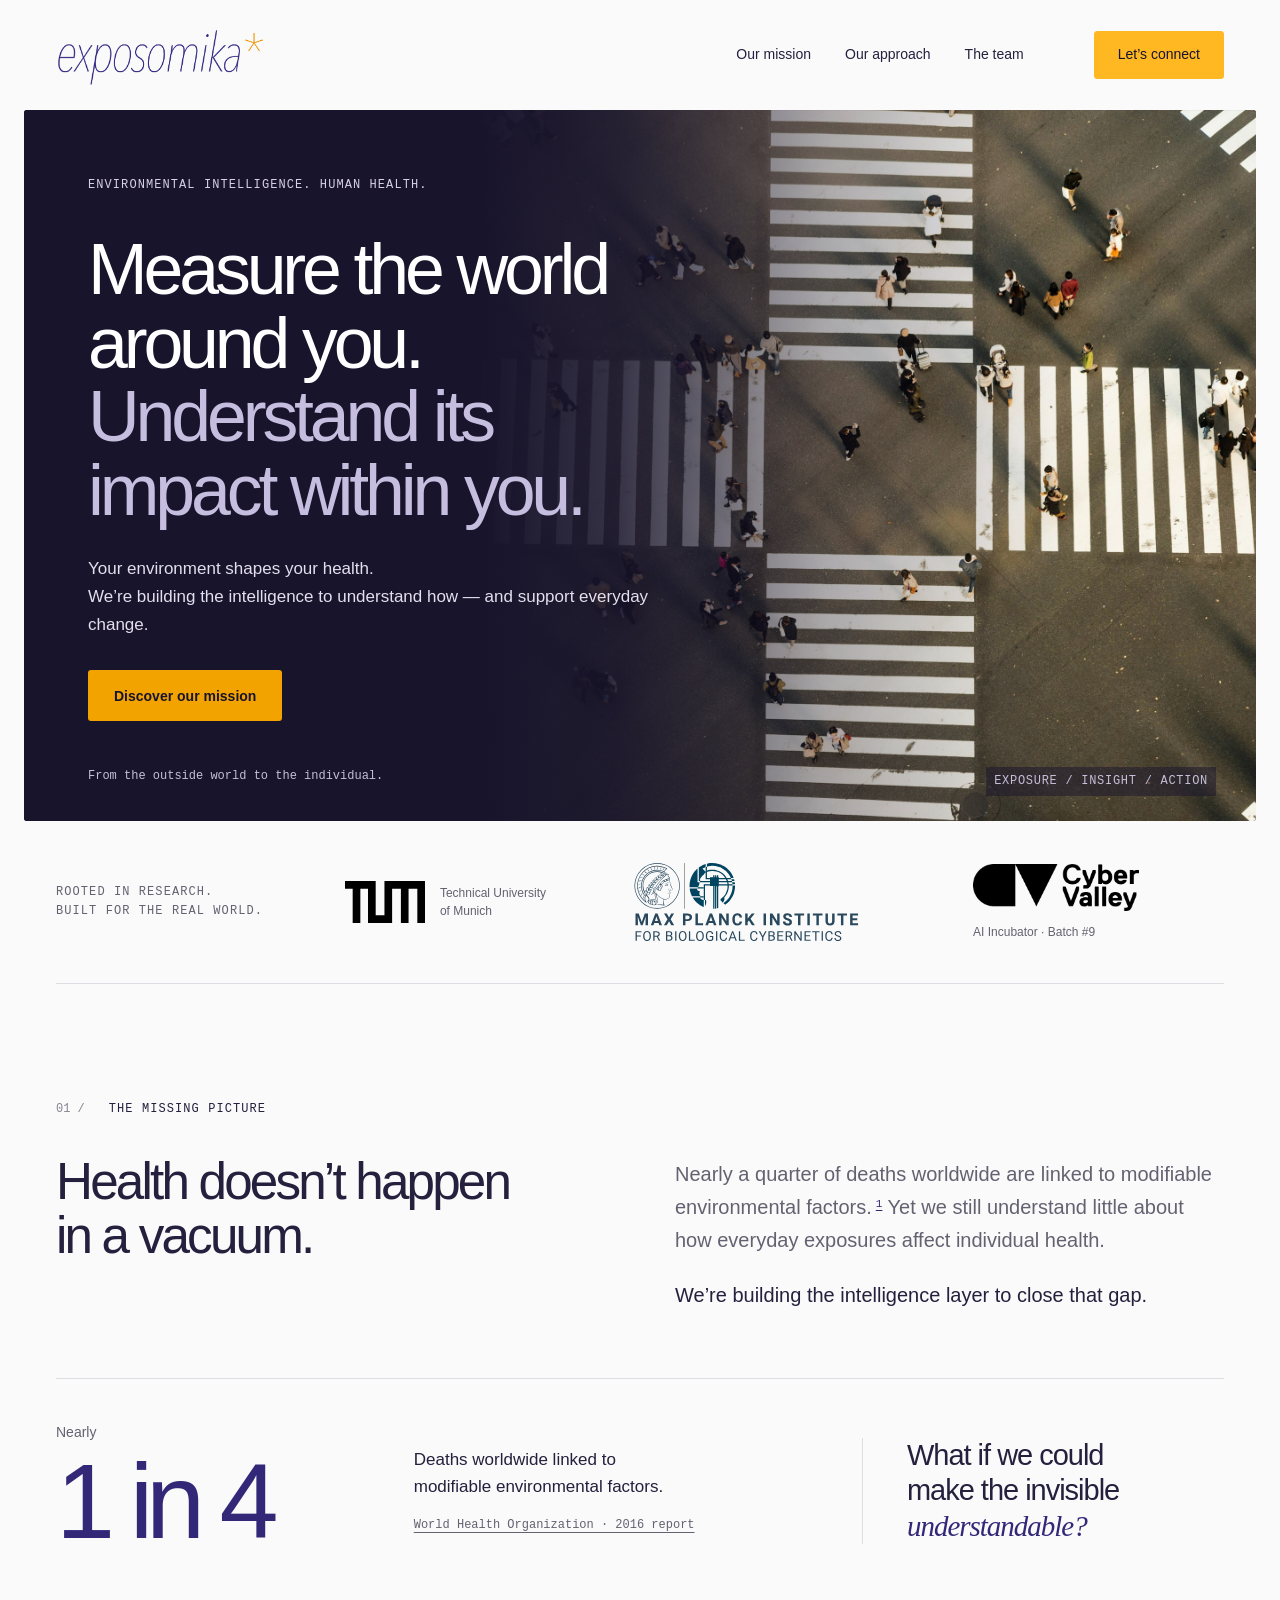
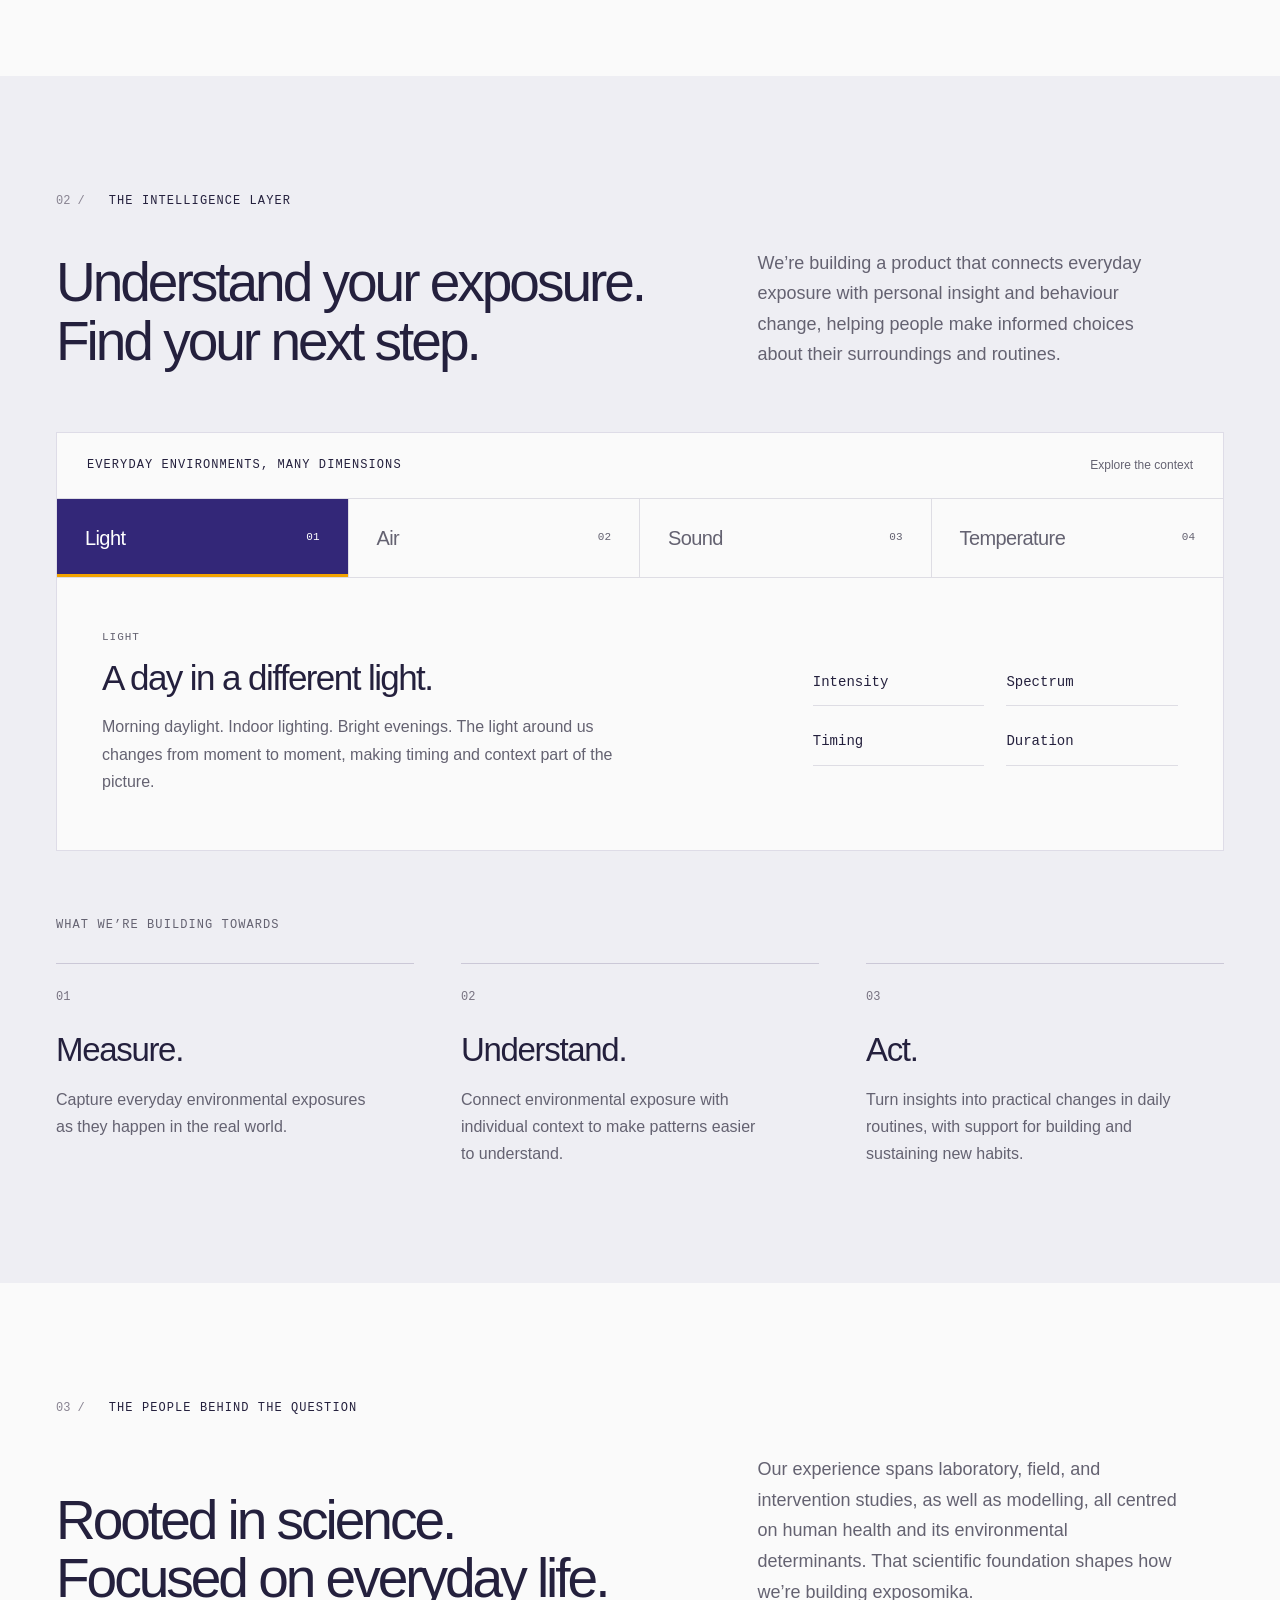
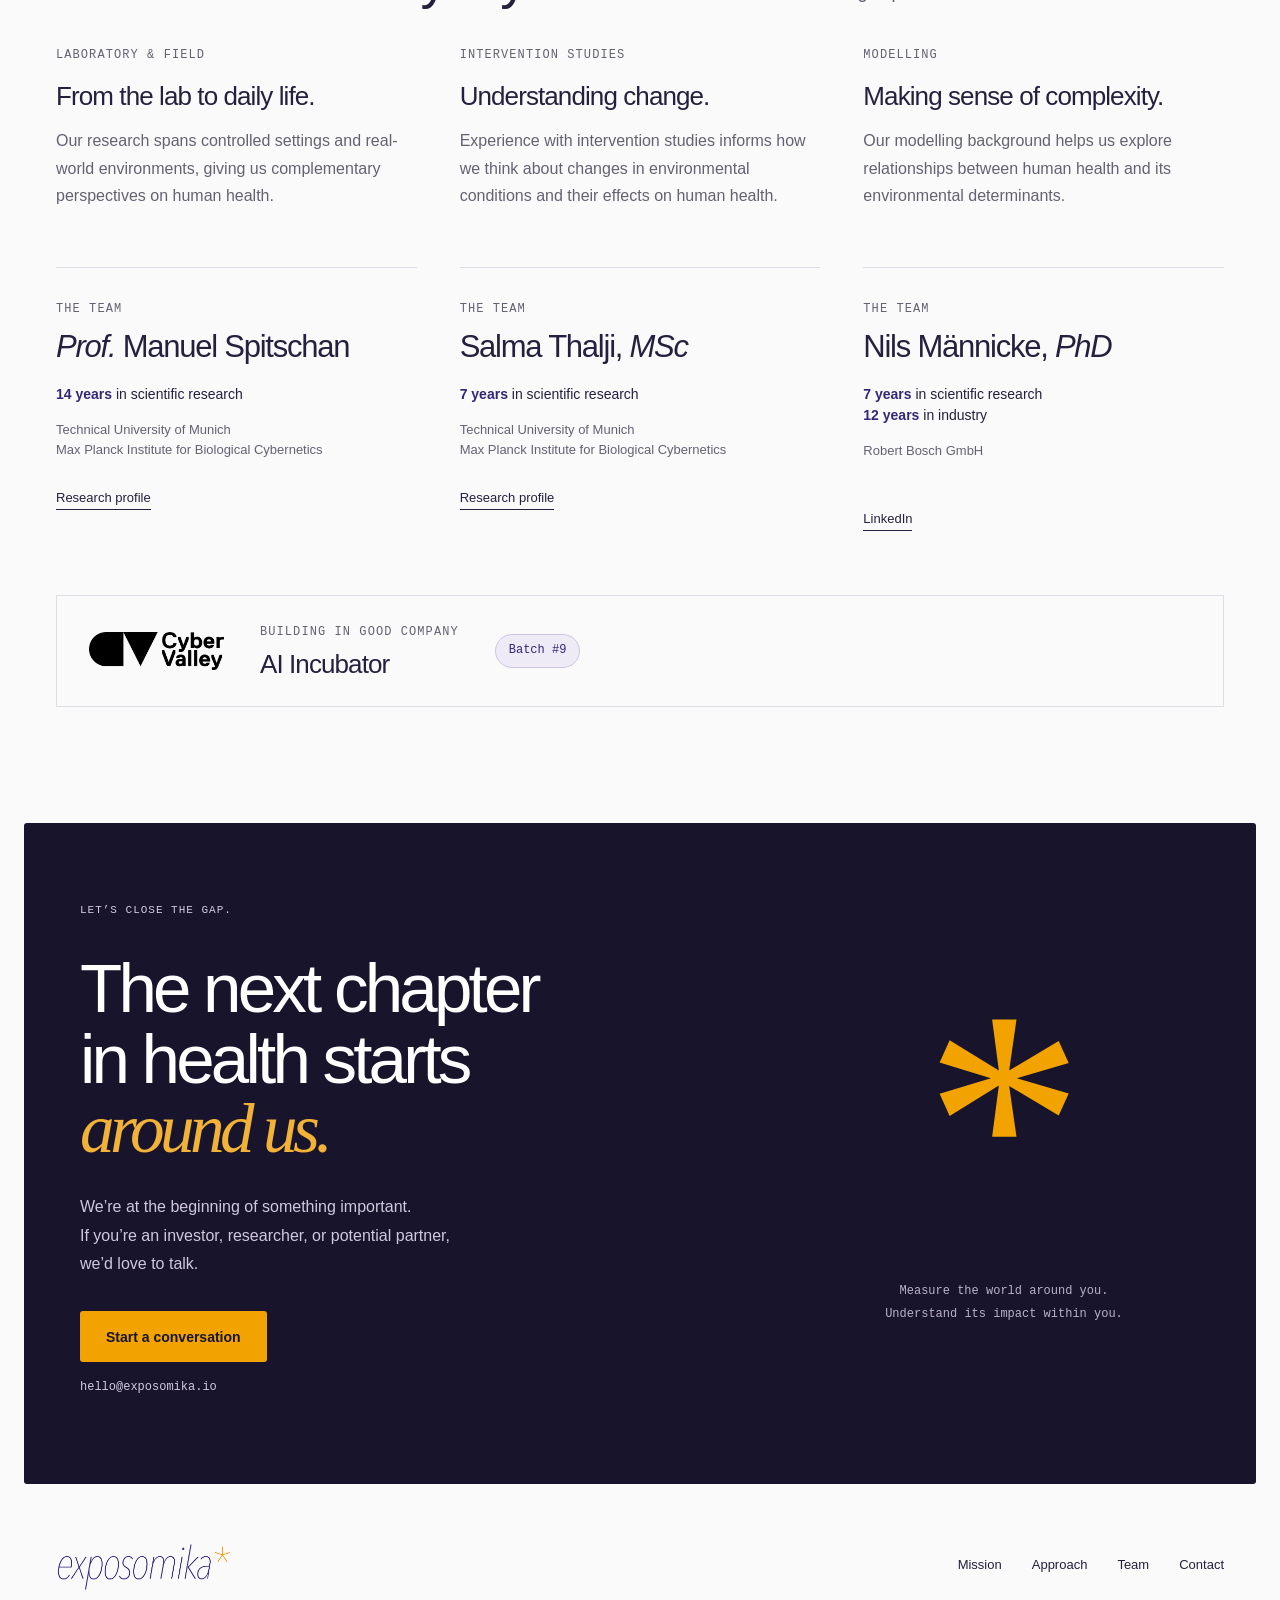
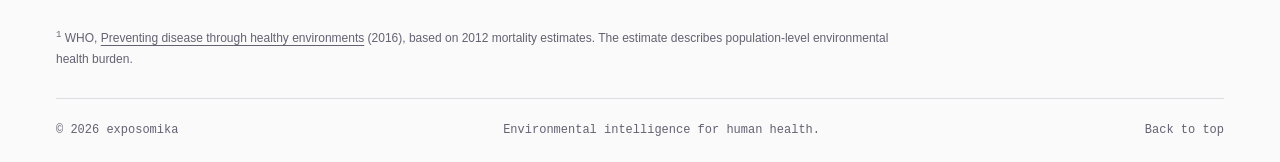
==== commit 1e222765: "Use consistent comma before Salma qualification" ====
--- a/docs/index.html
+++ b/docs/index.html
@@ -114,7 +114,7 @@
     </div>
     <div class="team-grid">
       <article class="person"><div class="person-info"><p class="eyebrow">The team</p><h3><em>Prof.</em> Manuel Spitschan</h3><p class="person-experience"><strong>14 years</strong> in scientific research</p><p class="person-affiliation">Technical University of Munich<br>Max Planck Institute for Biological Cybernetics</p><a class="text-link" href="https://portal.fis.tum.de/en/persons/manuel-spitschan/" target="_blank" rel="noopener noreferrer">Research profile</a></div></article>
-      <article class="person"><div class="person-info"><p class="eyebrow">The team</p><h3>Salma Thalji <em>MSc</em></h3><p class="person-experience"><strong>7 years</strong> in scientific research</p><p class="person-affiliation">Technical University of Munich<br>Max Planck Institute for Biological Cybernetics</p><a class="text-link" href="https://www.kyb.tuebingen.mpg.de/649336/team" target="_blank" rel="noopener noreferrer">Research profile</a></div></article>
+      <article class="person"><div class="person-info"><p class="eyebrow">The team</p><h3>Salma Thalji, <em>MSc</em></h3><p class="person-experience"><strong>7 years</strong> in scientific research</p><p class="person-affiliation">Technical University of Munich<br>Max Planck Institute for Biological Cybernetics</p><a class="text-link" href="https://www.kyb.tuebingen.mpg.de/649336/team" target="_blank" rel="noopener noreferrer">Research profile</a></div></article>
       <article class="person"><div class="person-info"><p class="eyebrow">The team</p><h3>Nils Männicke, <em>PhD</em></h3><p class="person-experience"><strong>7 years</strong> in scientific research<br><strong>12 years</strong> in industry</p><p class="person-affiliation">Robert Bosch GmbH</p><a class="text-link" href="https://www.linkedin.com/in/nils-maennicke/" target="_blank" rel="noopener noreferrer">LinkedIn</a></div></article>
     </div>
     <a class="incubator-banner" href="https://cyber-valley.de/en/events/cyber-valley-ai-incubator-batch-9-demo-day" target="_blank" rel="noopener noreferrer"><img class="incubator-logo" src="assets/cyber-valley-logo.png" alt="Cyber Valley" width="1000" height="282" loading="lazy"><div><span class="eyebrow">Building in good company</span><h3>AI Incubator</h3></div><span class="batch-badge">Batch #9</span></a>
